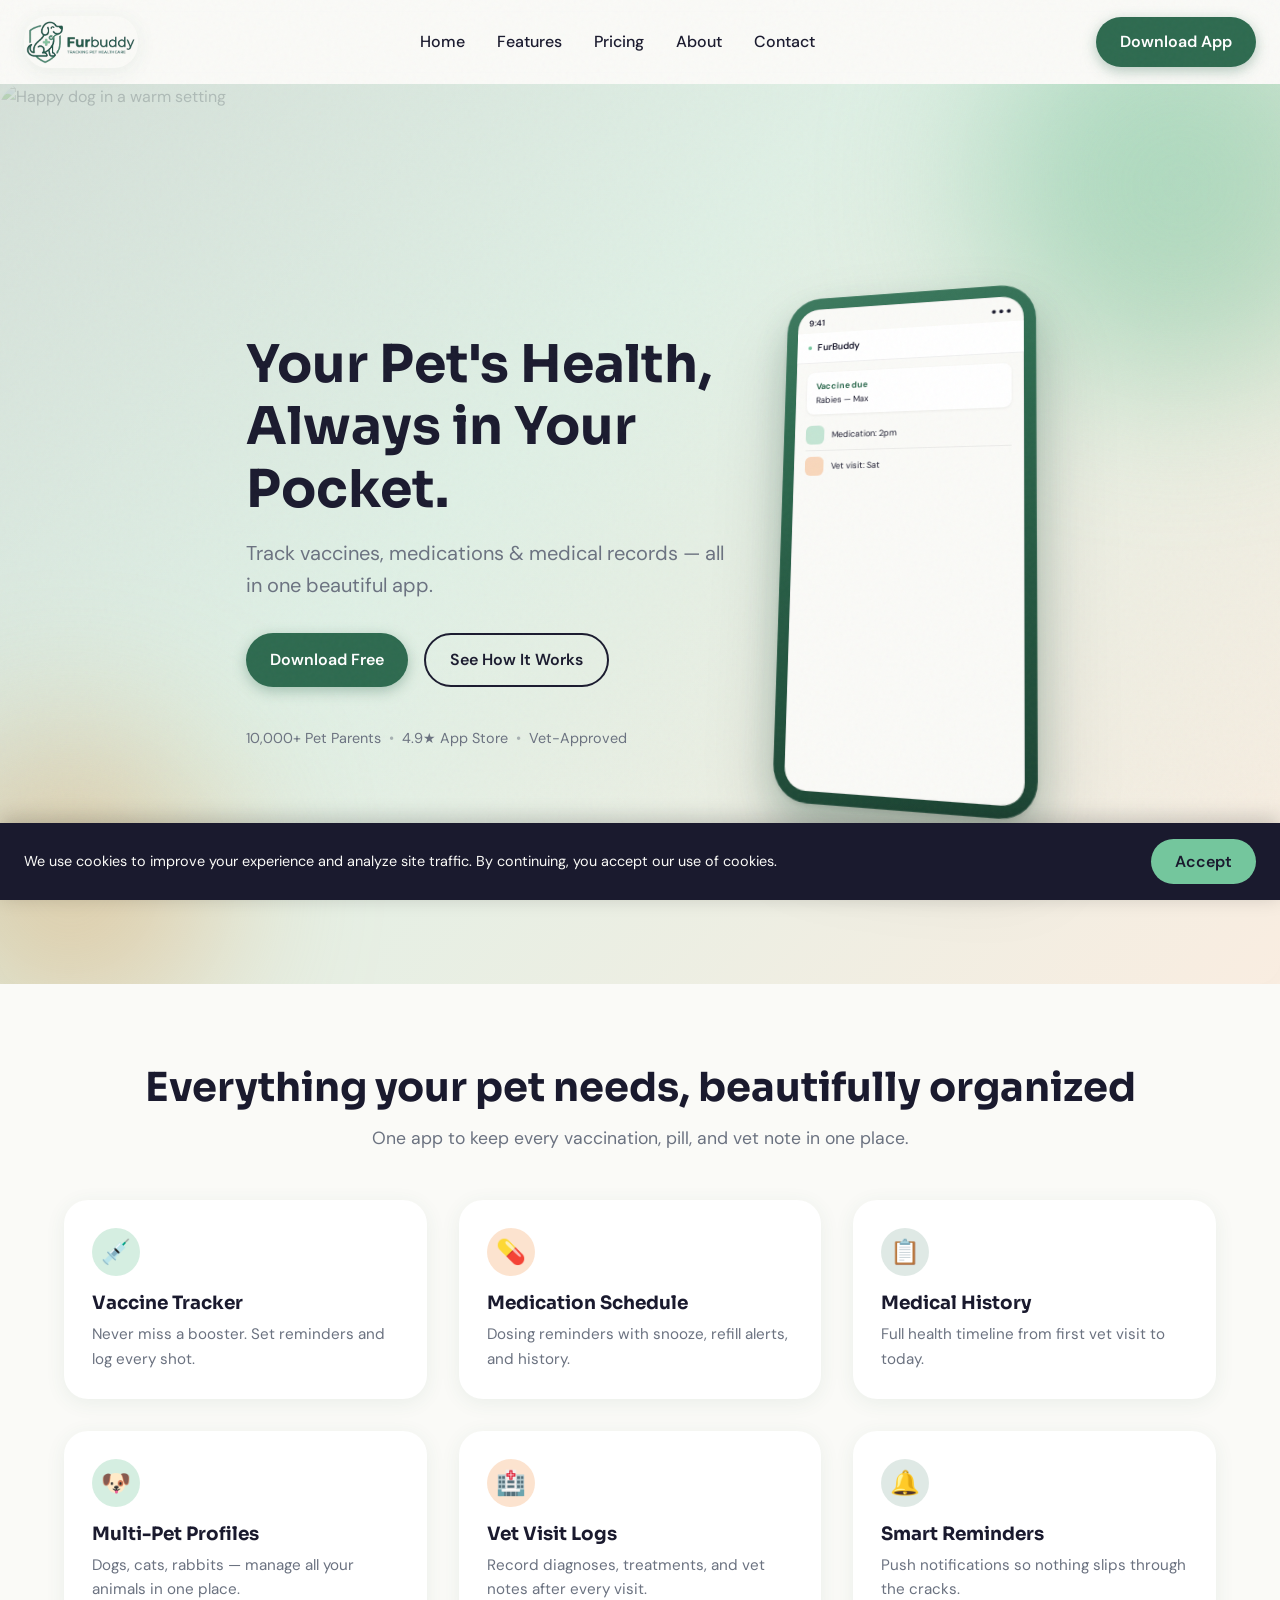
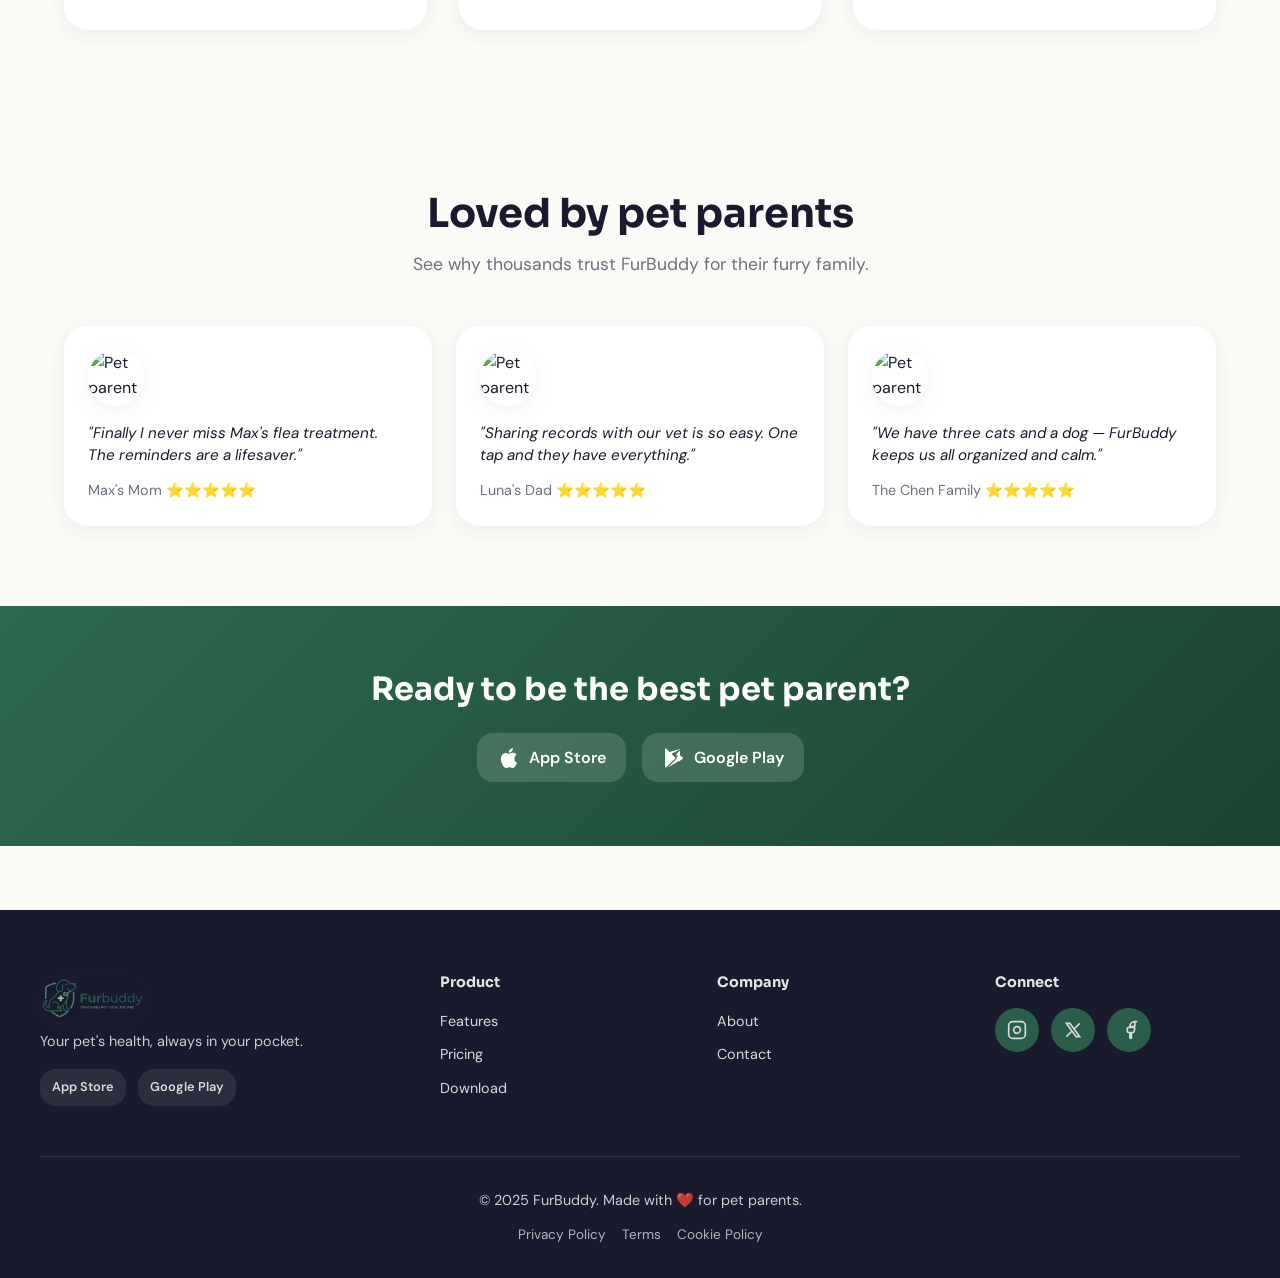
==== index.html @ a491ed52 "First draft complete" ====
<!DOCTYPE html>
<html lang="en">
<head>
  <meta charset="UTF-8" />
  <meta name="viewport" content="width=device-width, initial-scale=1.0" />
  <title>FurBuddy — Your Pet's Health, Always in Your Pocket</title>
  <meta name="description" content="Track vaccines, medications & medical records for your pets — all in one beautiful app. Join 10,000+ pet parents." />
  <link rel="stylesheet" href="css/styles.css" />
</head>
<body>
  <a href="#main-content" class="skip-link">Skip to content</a>

  <header class="navbar" id="navbar" role="banner">
    <a href="index.html" class="nav-brand" aria-label="FurBuddy home">
      <img src="images/Untitled design-2.png" alt="FurBuddy" class="nav-logo" />
    </a>
    <nav class="nav-links" aria-label="Main navigation">
      <a href="index.html">Home</a>
      <a href="features.html">Features</a>
      <a href="pricing.html">Pricing</a>
      <a href="about.html">About</a>
      <a href="contact.html">Contact</a>
    </nav>
    <a href="pricing.html#download" class="btn btn-primary nav-cta">Download App</a>
    <button type="button" class="hamburger" id="hamburger" aria-label="Open menu" aria-expanded="false">
      <span></span><span></span><span></span>
    </button>
  </header>

  <div class="drawer-overlay" id="drawer-overlay" aria-hidden="true"></div>
  <div class="nav-drawer" id="nav-drawer" role="dialog" aria-label="Mobile menu">
    <a href="index.html">Home</a>
    <a href="features.html">Features</a>
    <a href="pricing.html">Pricing</a>
    <a href="about.html">About</a>
    <a href="contact.html">Contact</a>
    <a href="pricing.html#download" class="btn btn-primary">Download App</a>
  </div>

  <main id="main-content">
    <section class="hero hero-photo-wrap" aria-labelledby="hero-heading">
      <img src="https://images.unsplash.com/photo-1587300003388-59208cc962cb?w=1920&q=80" alt="Happy dog in a warm setting" class="hero-photo" />
      <div class="hero-bg"></div>
      <div class="hero-blob hero-blob-1" aria-hidden="true"></div>
      <div class="hero-blob hero-blob-2" aria-hidden="true"></div>
      <div class="hero-content">
        <h1 id="hero-heading">Your Pet's Health, Always in Your Pocket.</h1>
        <p class="subheadline">Track vaccines, medications & medical records — all in one beautiful app.</p>
        <div class="hero-ctas">
          <a href="pricing.html#download" class="btn btn-primary">Download Free</a>
          <a href="#features" class="btn btn-ghost">See How It Works</a>
        </div>
        <p class="hero-trust">
          <span>10,000+ Pet Parents</span>
          <span class="sep">•</span>
          <span>4.9★ App Store</span>
          <span class="sep">•</span>
          <span>Vet-Approved</span>
        </p>
      </div>
      <div class="phone-mockup-wrap" aria-hidden="true">
        <div class="phone-mockup">
          <div class="screen">
            <div class="mock-status">9:41<span>● ● ●</span></div>
            <div class="mock-nav"><span class="dot"></span> FurBuddy</div>
            <div class="mock-body">
              <div class="mock-card"><strong>Vaccine due</strong><br />Rabies — Max</div>
              <div class="mock-row"><span class="icon"></span> Medication: 2pm</div>
              <div class="mock-row"><span class="icon amber"></span> Vet visit: Sat</div>
            </div>
          </div>
        </div>
      </div>
    </section>

    <section class="section" id="features" aria-labelledby="features-heading">
      <div class="container">
        <h2 id="features-heading" class="section-title">Everything your pet needs, beautifully organized</h2>
        <p class="section-subtitle">One app to keep every vaccination, pill, and vet note in one place.</p>
        <div class="features-grid">
          <article class="feature-card">
            <div class="icon-wrap green">💉</div>
            <h3>Vaccine Tracker</h3>
            <p>Never miss a booster. Set reminders and log every shot.</p>
          </article>
          <article class="feature-card">
            <div class="icon-wrap amber">💊</div>
            <h3>Medication Schedule</h3>
            <p>Dosing reminders with snooze, refill alerts, and history.</p>
          </article>
          <article class="feature-card">
            <div class="icon-wrap primary">📋</div>
            <h3>Medical History</h3>
            <p>Full health timeline from first vet visit to today.</p>
          </article>
          <article class="feature-card">
            <div class="icon-wrap green">🐶</div>
            <h3>Multi-Pet Profiles</h3>
            <p>Dogs, cats, rabbits — manage all your animals in one place.</p>
          </article>
          <article class="feature-card">
            <div class="icon-wrap amber">🏥</div>
            <h3>Vet Visit Logs</h3>
            <p>Record diagnoses, treatments, and vet notes after every visit.</p>
          </article>
          <article class="feature-card">
            <div class="icon-wrap primary">🔔</div>
            <h3>Smart Reminders</h3>
            <p>Push notifications so nothing slips through the cracks.</p>
          </article>
        </div>
      </div>
    </section>

    <section class="section testimonials" aria-labelledby="testimonials-heading">
      <div class="container">
        <h2 id="testimonials-heading" class="section-title">Loved by pet parents</h2>
        <p class="section-subtitle">See why thousands trust FurBuddy for their furry family.</p>
        <div class="testimonials-grid">
          <article class="testimonial-card">
            <img src="https://images.unsplash.com/photo-1583337130417-3346a1be7dee?w=200&h=200&fit=crop&q=80" alt="Pet parent" class="avatar-img" width="48" height="48" />
            <p class="quote">"Finally I never miss Max's flea treatment. The reminders are a lifesaver."</p>
            <p class="author">Max's Mom ⭐⭐⭐⭐⭐</p>
          </article>
          <article class="testimonial-card">
            <img src="https://images.unsplash.com/photo-1507003211169-0a1dd7228f2d?w=200&h=200&fit=crop&q=80" alt="Pet parent" class="avatar-img" width="48" height="48" />
            <p class="quote">"Sharing records with our vet is so easy. One tap and they have everything."</p>
            <p class="author">Luna's Dad ⭐⭐⭐⭐⭐</p>
          </article>
          <article class="testimonial-card">
            <img src="https://images.unsplash.com/photo-1573496359142-b8d87734a5a2?w=200&h=200&fit=crop&q=80" alt="Pet parent" class="avatar-img" width="48" height="48" />
            <p class="quote">"We have three cats and a dog — FurBuddy keeps us all organized and calm."</p>
            <p class="author">The Chen Family ⭐⭐⭐⭐⭐</p>
          </article>
        </div>
      </div>
    </section>

    <section class="app-banner" aria-labelledby="banner-heading">
      <div class="container">
        <h2 id="banner-heading">Ready to be the best pet parent?</h2>
        <div class="app-badges">
          <a href="#" aria-label="Download on the App Store">
            <svg xmlns="http://www.w3.org/2000/svg" viewBox="0 0 24 24" fill="currentColor"><path d="M18.71 19.5c-.83 1.24-1.71 2.45-3.05 2.47-1.34.03-1.77-.79-3.29-.79-1.53 0-2 .77-3.27.82-1.31.05-2.3-1.32-3.14-2.53C4.25 17 2.94 12.45 4.7 9.39c.87-1.52 2.43-2.48 4.12-2.51 1.28-.02 2.5.87 3.29.87.78 0 2.26-1.07 3.81-.91.65.03 2.47.26 3.64 1.98-.09.06-2.17 1.28-2.15 3.81.03 3.02 2.65 4.03 2.68 4.04-.03.07-.42 1.44-1.38 2.83M13 3.5c.73-.83 1.94-1.46 2.94-1.5.13 1.17-.34 2.35-1.04 3.19-.69.85-1.83 1.51-2.95 1.42-.15-1.15.41-2.35 1.05-3.11z"/></svg>
            App Store
          </a>
          <a href="#" aria-label="Get it on Google Play">
            <svg xmlns="http://www.w3.org/2000/svg" viewBox="0 0 24 24"><path fill="currentColor" d="M3 20.5v-17c0-.59.34-1.11.84-1.35L13.69 12l-9.85 9.85c-.5-.24-.84-.76-.84-1.35zm13.81-5.38L6.05 21.34l5.92-5.92 4.84-4.84zm3.35-4.31c.34.27.59.69.59 1.19s-.21.9-.59 1.18l-2.95 2.03-3.09-3.09 3.09-3.09 2.95 1.78zm-12.01-5.02L17.16 3.2c.5.24.84.76.84 1.35v8.12l-4.09-4.09 4.09-4.08V3.2L4.15 10.79z"/></svg>
            Google Play
          </a>
        </div>
      </div>
    </section>
  </main>

  <footer class="footer" role="contentinfo">
    <div class="footer-grid">
      <div>
        <div class="footer-brand">
          <img src="images/Untitled design-2.png" alt="FurBuddy" class="footer-logo" />
        </div>
        <p class="footer-tagline">Your pet's health, always in your pocket.</p>
        <div class="footer-badges">
          <a href="#">App Store</a>
          <a href="#">Google Play</a>
        </div>
      </div>
      <div>
        <h4>Product</h4>
        <ul>
          <li><a href="features.html">Features</a></li>
          <li><a href="pricing.html">Pricing</a></li>
          <li><a href="#">Download</a></li>
        </ul>
      </div>
      <div>
        <h4>Company</h4>
        <ul>
          <li><a href="about.html">About</a></li>
          <li><a href="contact.html">Contact</a></li>
        </ul>
      </div>
      <div>
        <h4>Connect</h4>
        <div class="social-buttons">
          <a href="#" aria-label="Instagram"><svg xmlns="http://www.w3.org/2000/svg" viewBox="0 0 24 24" fill="none" stroke="currentColor" stroke-width="2"><rect x="2" y="2" width="20" height="20" rx="5"/><path d="M16 11.37A4 4 0 1 1 12.63 8 4 4 0 0 1 16 11.37z"/><line x1="17.5" y1="6.5" x2="17.51" y2="6.5"/></svg></a>
          <a href="#" aria-label="Twitter"><svg xmlns="http://www.w3.org/2000/svg" viewBox="0 0 24 24" fill="none" stroke="currentColor" stroke-width="2"><path d="M4 4l11.733 16h4.267l-11.733 -16z"/><path d="M4 20l6.768 -6.768m2.46 -2.46l6.772 -6.772"/></svg></a>
          <a href="#" aria-label="Facebook"><svg xmlns="http://www.w3.org/2000/svg" viewBox="0 0 24 24" fill="none" stroke="currentColor" stroke-width="2"><path d="M18 2a1 1 0 0 1 .993 .883l.007 .117v4a1 1 0 0 1 -.883 .993l-.117 .007h-3v1h3a1 1 0 0 1 .991 1.131l-.02 .112l-1 4a1 1 0 0 1 -.858 .75l-.112 .009h-2v6a1 1 0 0 1 -1.993 .117l-.007 -.117v-6h-2a1 1 0 0 1 -.993 -.883l-.007 -.117v-4a1 1 0 0 1 .883 -.993l.117 -.007h2v-1a6 6 0 0 1 5.775 -5.996l.225 -.004h3z"/></svg></a>
        </div>
      </div>
    </div>
    <div class="footer-bottom">
      © 2025 FurBuddy. Made with ❤️ for pet parents.
      <div class="footer-legal">
        <a href="#">Privacy Policy</a>
        <a href="#">Terms</a>
        <a href="#">Cookie Policy</a>
      </div>
    </div>
  </footer>

  <div class="cookie-banner" id="cookie-banner" role="dialog" aria-label="Cookie consent">
    <p>We use cookies to improve your experience and analyze site traffic. By continuing, you accept our use of cookies.</p>
    <button type="button" class="btn" id="cookie-accept" aria-label="Accept cookies">Accept</button>
  </div>

  <script src="js/main.js"></script>
</body>
</html>
---- css/styles.css ----
/* ============================================
   FurBuddy — Design System & Global Styles
   ============================================ */

@import url('https://fonts.googleapis.com/css2?family=DM+Sans:ital,opsz,wght@0,9..40,400;0,9..40,500;0,9..40,600;1,9..40,400&family=Sora:wght@600;700;800&display=swap');

:root {
  --primary: #2D6A4F;
  --accent: #F4A261;
  --highlight: #74C69D;
  --bg: #FAFAF7;
  --text: #1A1A2E;
  --muted: #6B7280;
  --white: #ffffff;
  --shadow-soft: 0 4px 20px rgba(45, 106, 79, 0.08);
  --shadow-card: 0 8px 30px rgba(45, 106, 79, 0.12);
  --radius: 1rem;
  --radius-lg: 1.5rem;
  --radius-xl: 2rem;
  --transition: 0.3s ease;
}

*,
*::before,
*::after {
  box-sizing: border-box;
  margin: 0;
  padding: 0;
}

html {
  scroll-behavior: smooth;
}

body {
  font-family: 'DM Sans', sans-serif;
  font-size: 1rem;
  line-height: 1.6;
  color: var(--text);
  background: var(--bg);
  overflow-x: hidden;
}

/* Grain overlay */
body::before {
  content: '';
  position: fixed;
  inset: 0;
  background-image: url("data:image/svg+xml,%3Csvg viewBox='0 0 256 256' xmlns='http://www.w3.org/2000/svg'%3E%3Cfilter id='noise'%3E%3CfeTurbulence type='fractalNoise' baseFrequency='0.9' numOctaves='4' stitchTiles='stitch'/%3E%3C/filter%3E%3Crect width='100%25' height='100%25' filter='url(%23noise)' opacity='0.03'/%3E%3C/svg%3E");
  pointer-events: none;
  z-index: 9999;
}

h1, h2, h3, h4 {
  font-family: 'Sora', sans-serif;
  font-weight: 700;
  line-height: 1.2;
}

a {
  color: inherit;
  text-decoration: none;
}

img {
  max-width: 100%;
  height: auto;
  display: block;
  object-fit: cover;
  border-radius: var(--radius-lg);
  box-shadow: var(--shadow-soft);
}

/* Skip to content */
.skip-link {
  position: absolute;
  top: -100px;
  left: 1rem;
  background: var(--primary);
  color: white;
  padding: 0.75rem 1.25rem;
  border-radius: var(--radius);
  font-weight: 600;
  z-index: 10000;
  transition: top 0.2s;
}
.skip-link:focus {
  top: 1rem;
  outline: 2px solid var(--accent);
  outline-offset: 2px;
}

/* ========== NAVBAR ========== */
.navbar {
  position: sticky;
  top: 0;
  z-index: 1000;
  display: flex;
  align-items: center;
  justify-content: space-between;
  padding: 1rem 1.5rem;
  background: rgba(250, 250, 247, 0.85);
  backdrop-filter: blur(12px);
  -webkit-backdrop-filter: blur(12px);
  transition: box-shadow var(--transition);
}
.navbar.scrolled {
  box-shadow: var(--shadow-soft);
}

.nav-brand {
  display: flex;
  align-items: center;
  gap: 0.5rem;
  font-family: 'Sora', sans-serif;
  font-weight: 700;
  font-size: 1.25rem;
  color: var(--text);
}
.nav-brand img.nav-logo {
  height: 52px;
  width: auto;
  display: block;
}
.nav-brand svg {
  width: 28px;
  height: 28px;
  color: var(--primary);
}

.nav-links {
  display: none;
}
@media (min-width: 768px) {
  .nav-links {
    display: flex;
    align-items: center;
    gap: 2rem;
  }
}
.nav-links a {
  font-weight: 500;
  color: var(--text);
  transition: color var(--transition);
}
.nav-links a:hover {
  color: var(--primary);
}

.nav-cta {
  display: none;
}
@media (min-width: 768px) {
  .nav-cta {
    display: block;
  }
}

/* Hamburger */
.hamburger {
  display: flex;
  flex-direction: column;
  gap: 5px;
  background: none;
  border: none;
  cursor: pointer;
  padding: 0.5rem;
  aria-label: "Open menu";
}
@media (min-width: 768px) {
  .hamburger {
    display: none;
  }
}
.hamburger span {
  width: 24px;
  height: 2px;
  background: var(--text);
  border-radius: 2px;
  transition: var(--transition);
}
.hamburger.open span:nth-child(1) {
  transform: rotate(45deg) translate(5px, 5px);
}
.hamburger.open span:nth-child(2) {
  opacity: 0;
}
.hamburger.open span:nth-child(3) {
  transform: rotate(-45deg) translate(5px, -5px);
}

/* Mobile drawer */
.nav-drawer {
  position: fixed;
  top: 0;
  right: -100%;
  width: 280px;
  max-width: 85vw;
  height: 100vh;
  background: var(--white);
  box-shadow: -4px 0 24px rgba(0,0,0,0.1);
  z-index: 999;
  padding: 4rem 1.5rem 2rem;
  transition: right 0.3s ease;
  display: flex;
  flex-direction: column;
  gap: 1.5rem;
}
.nav-drawer.open {
  right: 0;
}
.nav-drawer a {
  font-weight: 500;
  font-size: 1.1rem;
}
.nav-drawer .btn-primary {
  margin-top: auto;
}
.drawer-overlay {
  position: fixed;
  inset: 0;
  background: rgba(0,0,0,0.3);
  opacity: 0;
  pointer-events: none;
  z-index: 998;
  transition: opacity 0.3s;
}
.drawer-overlay.open {
  opacity: 1;
  pointer-events: auto;
}

/* ========== BUTTONS ========== */
.btn {
  display: inline-flex;
  align-items: center;
  justify-content: center;
  gap: 0.5rem;
  padding: 0.75rem 1.5rem;
  font-family: 'DM Sans', sans-serif;
  font-weight: 600;
  font-size: 1rem;
  border-radius: 9999px;
  border: none;
  cursor: pointer;
  transition: all var(--transition);
}
.btn:focus-visible {
  outline: 2px solid var(--accent);
  outline-offset: 2px;
}

.btn-primary {
  background: var(--primary);
  color: white;
  box-shadow: 0 4px 14px rgba(45, 106, 79, 0.35);
}
.btn-primary:hover {
  background: #245a42;
  box-shadow: 0 6px 20px rgba(244, 162, 97, 0.4);
  transform: translateY(-1px);
}

.btn-ghost {
  background: transparent;
  color: var(--text);
  border: 2px solid var(--text);
}
.btn-ghost:hover {
  border-color: var(--primary);
  color: var(--primary);
}

.btn-accent {
  background: var(--accent);
  color: var(--text);
}
.btn-accent:hover {
  filter: brightness(1.05);
  transform: translateY(-1px);
}

/* ========== LAYOUT ========== */
.container {
  width: 100%;
  max-width: 1200px;
  margin: 0 auto;
  padding: 0 1.5rem;
}

.section {
  padding: 4rem 0;
}
@media (min-width: 1024px) {
  .section {
    padding: 5rem 0;
  }
}

.section-title {
  font-size: clamp(1.75rem, 4vw, 2.5rem);
  text-align: center;
  margin-bottom: 0.75rem;
  color: var(--text);
}
.section-subtitle {
  text-align: center;
  color: var(--muted);
  max-width: 600px;
  margin: 0 auto 3rem;
  font-size: 1.1rem;
}

/* ========== HERO ========== */
.hero {
  min-height: 100vh;
  display: flex;
  flex-direction: column;
  align-items: center;
  justify-content: center;
  padding: 6rem 1.5rem 4rem;
  position: relative;
  overflow: hidden;
}
@media (min-width: 1024px) {
  .hero {
    flex-direction: row;
    flex-wrap: wrap;
    justify-content: center;
    align-items: center;
    gap: 2rem 3rem;
    padding: 5rem 2rem 4rem;
  }
}
.hero-bg {
  position: absolute;
  inset: 0;
  background: linear-gradient(135deg, rgba(45, 106, 79, 0.18) 0%, rgba(116, 198, 157, 0.2) 40%, rgba(244, 162, 97, 0.15) 100%);
  z-index: 1;
}
.hero-blob {
  position: absolute;
  border-radius: 50%;
  filter: blur(80px);
  opacity: 0.5;
  z-index: 0;
}
.hero-blob-1 {
  width: 400px;
  height: 400px;
  background: var(--highlight);
  top: -100px;
  right: -100px;
  animation: float 8s ease-in-out infinite;
}
.hero-blob-2 {
  width: 300px;
  height: 300px;
  background: var(--accent);
  bottom: -50px;
  left: -80px;
  animation: float 10s ease-in-out infinite reverse;
}
@keyframes float {
  0%, 100% { transform: translate(0, 0) scale(1); }
  50% { transform: translate(20px, -20px) scale(1.05); }
}

.hero-content {
  position: relative;
  z-index: 2;
  text-align: center;
  max-width: 700px;
}
@media (min-width: 1024px) {
  .hero-content {
    max-width: 480px;
    text-align: left;
    flex: 0 1 auto;
  }
  .hero .hero-ctas {
    justify-content: flex-start;
  }
  .hero .hero-trust {
    justify-content: flex-start;
  }
}
.hero h1 {
  font-size: clamp(2rem, 5vw, 3.25rem);
  margin-bottom: 1rem;
  color: var(--text);
}
.hero .subheadline {
  font-size: clamp(1rem, 2vw, 1.25rem);
  color: var(--muted);
  margin-bottom: 2rem;
  line-height: 1.6;
}
.hero-ctas {
  display: flex;
  flex-wrap: wrap;
  gap: 1rem;
  justify-content: center;
  margin-bottom: 2.5rem;
}
.hero-trust {
  font-size: 0.9rem;
  color: var(--muted);
  display: flex;
  flex-wrap: wrap;
  align-items: center;
  justify-content: center;
  gap: 0.5rem;
}
.hero-trust span:not(.sep) {
  display: inline-flex;
  align-items: center;
  gap: 0.25rem;
}
.hero-trust .sep {
  opacity: 0.5;
}

/* Phone mockup — 3D tilt, depth, app-style screen */
.phone-mockup-wrap {
  perspective: 1200px;
  margin-top: 2rem;
  position: relative;
  z-index: 2;
}
@media (min-width: 1024px) {
  .hero .phone-mockup-wrap {
    margin-top: 0;
    flex: 0 0 auto;
  }
}
.phone-mockup {
  position: relative;
  z-index: 1;
  width: 260px;
  height: 520px;
  margin: 0 auto;
  background: linear-gradient(165deg, #3d7a5f 0%, var(--primary) 25%, #1b4332 100%);
  border-radius: 2.25rem;
  padding: 12px;
  box-shadow:
    0 0 0 1px rgba(255,255,255,0.08) inset,
    0 2px 4px rgba(0,0,0,0.1),
    0 20px 40px rgba(45, 106, 79, 0.25),
    0 40px 80px rgba(0,0,0,0.15);
  animation: phoneFloat 4s ease-in-out infinite;
  transform: perspective(1200px) rotateY(-8deg) rotateX(4deg);
}
.hero .phone-mockup-wrap .phone-mockup {
  transform: perspective(1200px) rotateY(-10deg) rotateX(5deg);
}
.feature-block-visual .phone-mockup {
  width: 220px;
  height: 440px;
  transform: perspective(1000px) rotateY(8deg) rotateX(2deg);
}
.feature-block-visual.reverse .phone-mockup {
  transform: perspective(1000px) rotateY(-8deg) rotateX(2deg);
}
@keyframes phoneFloat {
  0%, 100% { transform: perspective(1200px) rotateY(-8deg) rotateX(4deg) translateY(0); }
  50% { transform: perspective(1200px) rotateY(-8deg) rotateX(4deg) translateY(-12px); }
}
.hero .phone-mockup-wrap .phone-mockup {
  animation: phoneFloatHero 4s ease-in-out infinite;
}
@keyframes phoneFloatHero {
  0%, 100% { transform: perspective(1200px) rotateY(-10deg) rotateX(5deg) translateY(0); }
  50% { transform: perspective(1200px) rotateY(-10deg) rotateX(5deg) translateY(-12px); }
}
.phone-mockup .screen {
  width: 100%;
  height: 100%;
  background: var(--bg);
  border-radius: 1.4rem;
  overflow: hidden;
  display: flex;
  flex-direction: column;
  font-size: 10px;
  box-shadow: 0 0 0 1px rgba(0,0,0,0.06) inset;
}
.phone-mockup .mock-status {
  display: flex;
  justify-content: space-between;
  align-items: center;
  padding: 8px 12px 4px;
  font-size: 9px;
  font-weight: 600;
  color: var(--text);
}
.phone-mockup .mock-nav {
  display: flex;
  align-items: center;
  gap: 6px;
  padding: 8px 12px;
  background: var(--white);
  border-bottom: 1px solid rgba(0,0,0,0.06);
  font-weight: 600;
  color: var(--text);
}
.phone-mockup .mock-nav .dot { width: 4px; height: 4px; border-radius: 50%; background: var(--highlight); }
.phone-mockup .mock-body { flex: 1; padding: 10px 12px; overflow: hidden; }
.phone-mockup .mock-row {
  display: flex;
  align-items: center;
  gap: 8px;
  padding: 6px 0;
  border-bottom: 1px solid rgba(0,0,0,0.06);
  font-size: 9px;
  color: var(--text);
}
.phone-mockup .mock-row:last-child { border-bottom: none; }
.phone-mockup .mock-row .icon {
  width: 20px; height: 20px; border-radius: 6px;
  background: rgba(116, 198, 157, 0.4);
  flex-shrink: 0;
}
.phone-mockup .mock-row .icon.amber { background: rgba(244, 162, 97, 0.4); }
.phone-mockup .mock-card {
  background: var(--white);
  border-radius: 8px;
  padding: 8px 10px;
  margin-bottom: 6px;
  box-shadow: 0 1px 3px rgba(0,0,0,0.06);
  font-size: 9px;
  color: var(--text);
}
.phone-mockup .mock-card strong { color: var(--primary); }
.phone-mockup .mock-cal {
  display: grid;
  grid-template-columns: repeat(7, 1fr);
  gap: 2px;
  font-size: 8px;
  text-align: center;
  color: var(--muted);
}
.phone-mockup .mock-cal span.today { background: var(--primary); color: white; border-radius: 4px; }
.phone-mockup .screen-label {
  background: var(--highlight);
  color: var(--text);
  padding: 0.5rem;
  border-radius: 0.5rem;
  margin-bottom: 0.5rem;
  font-weight: 600;
  font-size: 10px;
}
.phone-mockup .screen-label.amber { background: rgba(244, 162, 97, 0.3); }

/* Hero & section photos */
.hero-photo {
  position: absolute;
  z-index: 0;
  inset: 0;
  object-fit: cover;
  object-position: center 35%;
  width: 100%;
  height: 100%;
  opacity: 0.22;
}
.hero-photo-wrap { position: relative; overflow: hidden; }
.feature-block-photo {
  width: 100%;
  max-width: 100%;
  height: auto;
  aspect-ratio: 16/10;
  max-height: 200px;
  object-fit: cover;
  object-position: center center;
  border-radius: var(--radius-lg);
  box-shadow: var(--shadow-card);
}
@media (min-width: 768px) {
  .feature-block-photo {
    max-height: 220px;
  }
}
.testimonial-card .avatar-img {
  width: 56px;
  height: 56px;
  min-width: 56px;
  min-height: 56px;
  border-radius: 50%;
  object-fit: cover;
  margin-bottom: 1rem;
  flex-shrink: 0;
  display: block;
}
.about-hero-photo {
  width: 100%;
  max-width: 720px;
  margin: 1.5rem auto 2.5rem;
  aspect-ratio: 16/9;
  max-height: 320px;
  object-fit: cover;
  object-position: center center;
  border-radius: var(--radius-lg);
  box-shadow: var(--shadow-card);
  display: block;
}
.team-card .team-photo {
  width: 80px;
  height: 80px;
  min-width: 80px;
  min-height: 80px;
  border-radius: 50%;
  object-fit: cover;
  margin: 0 auto 1rem;
  display: block;
  flex-shrink: 0;
}

/* ========== FEATURE CARDS ========== */
.features-grid {
  display: grid;
  grid-template-columns: 1fr;
  gap: 1.5rem;
}
@media (min-width: 640px) {
  .features-grid {
    grid-template-columns: repeat(2, 1fr);
  }
}
@media (min-width: 1024px) {
  .features-grid {
    grid-template-columns: repeat(3, 1fr);
    gap: 2rem;
  }
}

.feature-card {
  background: var(--white);
  padding: 1.75rem;
  border-radius: var(--radius-lg);
  box-shadow: var(--shadow-soft);
  transition: transform var(--transition), box-shadow var(--transition);
}
.feature-card:hover {
  transform: translateY(-6px);
  box-shadow: var(--shadow-card);
}
.feature-card .icon-wrap {
  width: 48px;
  height: 48px;
  border-radius: 50%;
  display: flex;
  align-items: center;
  justify-content: center;
  margin-bottom: 1rem;
  font-size: 1.5rem;
}
.feature-card .icon-wrap.green { background: rgba(116, 198, 157, 0.3); }
.feature-card .icon-wrap.amber { background: rgba(244, 162, 97, 0.3); }
.feature-card .icon-wrap.primary { background: rgba(45, 106, 79, 0.15); }
.feature-card h3 {
  font-size: 1.15rem;
  margin-bottom: 0.5rem;
  color: var(--text);
}
.feature-card p {
  color: var(--muted);
  font-size: 0.95rem;
}

/* ========== TESTIMONIALS ========== */
.testimonials {
  overflow: hidden;
}
.testimonials-grid {
  display: grid;
  grid-template-columns: 1fr;
  gap: 1.5rem;
  align-items: stretch;
}
@media (min-width: 768px) {
  .testimonials-grid {
    grid-template-columns: repeat(3, 1fr);
  }
}

.testimonial-card {
  background: var(--white);
  padding: 1.5rem;
  border-radius: var(--radius-lg);
  box-shadow: var(--shadow-soft);
  display: flex;
  flex-direction: column;
  min-height: 100%;
}
.testimonial-card .avatar {
  width: 48px;
  height: 48px;
  border-radius: 50%;
  display: flex;
  align-items: center;
  justify-content: center;
  font-family: 'Sora', sans-serif;
  font-weight: 700;
  color: white;
  margin-bottom: 1rem;
  font-size: 1.1rem;
}
.testimonial-card .quote {
  font-style: italic;
  color: var(--text);
  margin-bottom: 0.75rem;
  font-size: 0.95rem;
  flex: 1;
  line-height: 1.5;
}
.testimonial-card .author {
  font-size: 0.9rem;
  color: var(--muted);
  margin-top: auto;
}

/* ========== APP BANNER ========== */
.app-banner {
  background: linear-gradient(135deg, var(--primary) 0%, #1b4332 100%);
  padding: 4rem 1.5rem;
  text-align: center;
  color: white;
}
.app-banner h2 {
  font-size: clamp(1.5rem, 3vw, 2rem);
  margin-bottom: 1.5rem;
}
.app-badges {
  display: flex;
  flex-wrap: wrap;
  gap: 1rem;
  justify-content: center;
  align-items: center;
}
.app-badges a {
  display: inline-flex;
  align-items: center;
  gap: 0.5rem;
  background: rgba(255,255,255,0.15);
  padding: 0.75rem 1.25rem;
  border-radius: var(--radius);
  color: white;
  font-weight: 600;
  transition: background var(--transition);
}
.app-badges a:hover {
  background: rgba(255,255,255,0.25);
}
.app-badges svg {
  width: 24px;
  height: 24px;
}

/* ========== PAGE HERO (inner pages) ========== */
.page-hero {
  padding: 6rem 1.5rem 3rem;
  text-align: center;
  background: linear-gradient(180deg, rgba(45, 106, 79, 0.06) 0%, transparent 100%);
}
.page-hero h1 {
  font-size: clamp(1.75rem, 4vw, 2.75rem);
  color: var(--text);
}

/* ========== FEATURE BLOCKS (alternating) ========== */
.feature-block {
  display: grid;
  grid-template-columns: 1fr;
  gap: 2rem;
  align-items: center;
  padding: 3rem 0;
}
@media (min-width: 1024px) {
  .feature-block {
    grid-template-columns: 1fr 1fr;
    gap: 4rem;
  }
  .feature-block.reverse .feature-block-content {
    order: 2;
  }
  .feature-block.reverse .feature-block-visual {
    order: 1;
  }
}
.feature-block h2 {
  font-size: 1.5rem;
  margin-bottom: 1rem;
  color: var(--text);
}
.feature-block ul {
  list-style: none;
}
.feature-block li {
  display: flex;
  align-items: flex-start;
  gap: 0.75rem;
  margin-bottom: 0.75rem;
  color: var(--muted);
}
.feature-block li::before {
  content: '✓';
  color: var(--highlight);
  font-weight: 700;
  flex-shrink: 0;
}
.feature-block-visual {
  display: flex;
  flex-direction: column;
  gap: 1.25rem;
  max-width: 360px;
  margin: 0 auto;
}
@media (min-width: 1024px) {
  .feature-block-visual {
    margin: 0;
    max-width: 100%;
  }
}
.feature-block-visual .phone-mockup {
  margin: 0 auto;
}
.feature-block-visual .feature-block-photo {
  order: -1;
  width: 100%;
}

/* First feature block: content only (no image/mockup — hero already has it) */
.feature-block-first {
  grid-template-columns: 1fr;
}
.feature-block-first .feature-block-content {
  max-width: 640px;
  margin: 0 auto;
  text-align: center;
}
.feature-block-first .feature-block-content ul {
  display: inline-block;
  text-align: left;
}

/* ========== FEATURE CARDS WIDE (Features page) ========== */
.feature-cards-wide {
  display: grid;
  grid-template-columns: 1fr;
  gap: 1.5rem;
  margin-bottom: 2rem;
}
@media (min-width: 768px) {
  .feature-cards-wide {
    grid-template-columns: repeat(2, 1fr);
    gap: 2rem;
  }
}

.feature-card-wide {
  display: flex;
  flex-direction: column;
  align-items: flex-start;
  gap: 1.25rem;
  background: var(--white);
  padding: 1.75rem;
  border-radius: var(--radius-lg);
  box-shadow: var(--shadow-soft);
  transition: transform var(--transition), box-shadow var(--transition);
}
@media (min-width: 640px) {
  .feature-card-wide {
    flex-direction: row;
    align-items: center;
    gap: 1.5rem;
    padding: 2rem;
  }
}
.feature-card-wide:hover {
  transform: translateY(-4px);
  box-shadow: var(--shadow-card);
}

.feature-card-wide-icon {
  width: 88px;
  height: 88px;
  min-width: 88px;
  min-height: 88px;
  display: flex;
  align-items: center;
  justify-content: center;
  font-size: 2.75rem;
  line-height: 1;
  border-radius: 1.25rem;
  background: linear-gradient(145deg, rgba(116, 198, 157, 0.35) 0%, rgba(45, 106, 79, 0.2) 100%);
  box-shadow:
    0 4px 0 rgba(45, 106, 79, 0.2),
    0 8px 20px rgba(45, 106, 79, 0.15);
  transform: perspective(400px) rotateY(-5deg) rotateX(5deg);
  transition: transform var(--transition);
}
.feature-card-wide:hover .feature-card-wide-icon {
  transform: perspective(400px) rotateY(0deg) rotateX(0deg) scale(1.05);
}
.feature-card-wide:nth-child(2) .feature-card-wide-icon {
  background: linear-gradient(145deg, rgba(244, 162, 97, 0.35) 0%, rgba(244, 162, 97, 0.2) 100%);
  box-shadow: 0 4px 0 rgba(180, 120, 60, 0.25), 0 8px 20px rgba(244, 162, 97, 0.2);
}
.feature-card-wide:nth-child(3) .feature-card-wide-icon {
  background: linear-gradient(145deg, rgba(45, 106, 79, 0.25) 0%, rgba(27, 67, 50, 0.2) 100%);
  box-shadow: 0 4px 0 rgba(27, 67, 50, 0.25), 0 8px 20px rgba(45, 106, 79, 0.18);
}
.feature-card-wide:nth-child(4) .feature-card-wide-icon {
  background: linear-gradient(145deg, rgba(116, 198, 157, 0.4) 0%, rgba(74, 198, 157, 0.25) 100%);
  box-shadow: 0 4px 0 rgba(45, 106, 79, 0.2), 0 8px 20px rgba(116, 198, 157, 0.2);
}

.feature-card-wide-content h3 {
  font-family: 'Sora', sans-serif;
  font-size: 1.25rem;
  font-weight: 700;
  color: var(--text);
  margin-bottom: 0.5rem;
}
.feature-card-wide-content p {
  font-size: 0.95rem;
  color: var(--muted);
  line-height: 1.6;
  margin: 0;
}

/* ========== PRICING ========== */
.pricing-toggle-wrap {
  display: flex;
  align-items: center;
  justify-content: center;
  gap: 1rem;
  margin-bottom: 2.5rem;
}
.pricing-toggle-wrap span {
  color: var(--muted);
  font-weight: 500;
}
.pricing-toggle {
  position: relative;
  width: 56px;
  height: 28px;
  background: var(--primary);
  border-radius: 9999px;
  cursor: pointer;
}
.pricing-toggle::after {
  content: '';
  position: absolute;
  top: 3px;
  left: 3px;
  width: 22px;
  height: 22px;
  background: white;
  border-radius: 50%;
  transition: transform 0.3s;
}
.pricing-toggle.annual::after {
  transform: translateX(28px);
}
.pricing-badge {
  background: var(--highlight);
  color: var(--text);
  font-size: 0.75rem;
  font-weight: 700;
  padding: 0.25rem 0.5rem;
  border-radius: 0.5rem;
}

.pricing-grid {
  display: grid;
  grid-template-columns: 1fr;
  gap: 1.5rem;
  margin-bottom: 3rem;
}
@media (min-width: 1024px) {
  .pricing-grid {
    grid-template-columns: repeat(3, 1fr);
    align-items: stretch;
  }
}

.pricing-card {
  background: var(--white);
  padding: 2rem;
  border-radius: var(--radius-lg);
  box-shadow: var(--shadow-soft);
  border: 2px solid transparent;
  position: relative;
  display: flex;
  flex-direction: column;
}
.pricing-card.popular {
  border-color: var(--primary);
  box-shadow: 0 8px 30px rgba(45, 106, 79, 0.2);
}
.pricing-card .badge {
  position: absolute;
  top: -10px;
  left: 50%;
  transform: translateX(-50%);
  background: var(--primary);
  color: white;
  font-size: 0.75rem;
  font-weight: 700;
  padding: 0.35rem 0.75rem;
  border-radius: 9999px;
}
.pricing-card h3 {
  font-size: 1.25rem;
  margin-bottom: 0.25rem;
}
.pricing-card .tagline {
  font-size: 0.9rem;
  color: var(--muted);
  margin-bottom: 1rem;
}
.pricing-card .price {
  font-family: 'Sora', sans-serif;
  font-size: 2rem;
  font-weight: 800;
  color: var(--primary);
  margin-bottom: 0.5rem;
}
.pricing-card .price-note {
  font-size: 0.85rem;
  color: var(--muted);
  margin-bottom: 1.5rem;
}
.pricing-card ul {
  list-style: none;
  flex: 1;
}
.pricing-card li {
  display: flex;
  align-items: center;
  gap: 0.5rem;
  margin-bottom: 0.5rem;
  font-size: 0.95rem;
  color: var(--text);
}
.pricing-card li::before {
  content: '✓';
  color: var(--highlight);
  font-weight: 700;
}
.pricing-card .btn {
  width: 100%;
  margin-top: 1.5rem;
}

/* FAQ */
.faq-list {
  max-width: 700px;
  margin: 0 auto;
}
.faq-item {
  border-bottom: 1px solid rgba(0,0,0,0.08);
}
.faq-item button {
  width: 100%;
  display: flex;
  align-items: center;
  justify-content: space-between;
  padding: 1.25rem 0;
  background: none;
  border: none;
  font-family: 'Sora', sans-serif;
  font-weight: 600;
  font-size: 1rem;
  text-align: left;
  color: var(--text);
  cursor: pointer;
  transition: color var(--transition);
}
.faq-item button:hover {
  color: var(--primary);
}
.faq-item button:focus-visible {
  outline: 2px solid var(--accent);
  outline-offset: 2px;
}
.faq-item button .icon {
  flex-shrink: 0;
  transition: transform 0.3s;
}
.faq-item.open button .icon {
  transform: rotate(180deg);
}
.faq-item .content {
  max-height: 0;
  overflow: hidden;
  transition: max-height 0.3s ease;
}
.faq-item .content-inner {
  padding-bottom: 1.25rem;
  color: var(--muted);
  font-size: 0.95rem;
  line-height: 1.6;
}

/* ========== ABOUT ========== */
.story-section {
  max-width: 720px;
  margin: 0 auto 3rem;
  font-size: 1.05rem;
  line-height: 1.7;
  color: var(--text);
}
.mission-card {
  background: var(--primary);
  color: white;
  padding: 2.5rem;
  border-radius: var(--radius-lg);
  text-align: center;
  margin-bottom: 3rem;
  font-size: 1.2rem;
  font-style: italic;
  line-height: 1.6;
}

.team-grid {
  display: grid;
  grid-template-columns: repeat(auto-fill, minmax(200px, 1fr));
  gap: 1.5rem;
  margin-bottom: 3rem;
  align-items: stretch;
}
.team-card {
  text-align: center;
  display: flex;
  flex-direction: column;
  align-items: center;
  min-height: 260px;
}
.team-card .avatar {
  width: 80px;
  height: 80px;
  border-radius: 50%;
  margin: 0 auto 1rem;
  display: flex;
  align-items: center;
  justify-content: center;
  font-family: 'Sora', sans-serif;
  font-weight: 700;
  color: white;
  font-size: 1.5rem;
}
.team-card h4 {
  font-size: 1rem;
  margin-bottom: 0.25rem;
}
.team-card .title {
  font-size: 0.85rem;
  color: var(--muted);
  margin-bottom: 0.5rem;
}
.team-card .pet-fact {
  font-size: 0.85rem;
  color: var(--text);
  font-style: italic;
  margin-top: auto;
}

.values-grid {
  display: grid;
  grid-template-columns: repeat(2, 1fr);
  gap: 1.5rem;
}
@media (min-width: 640px) {
  .values-grid {
    grid-template-columns: repeat(4, 1fr);
  }
}
.value-card {
  text-align: center;
  padding: 1.5rem;
}
.value-card .icon {
  font-size: 2rem;
  margin-bottom: 0.75rem;
}
.value-card h4 {
  font-size: 1rem;
  margin-bottom: 0.25rem;
}
.value-card p {
  font-size: 0.9rem;
  color: var(--muted);
}

.press-strip {
  display: flex;
  flex-wrap: wrap;
  align-items: center;
  justify-content: center;
  gap: 2rem;
  padding: 2rem;
  margin-top: 2rem;
}
.press-strip span {
  font-weight: 600;
  color: var(--muted);
  font-size: 0.9rem;
}

/* ========== CONTACT ========== */
.contact-wrap {
  display: grid;
  grid-template-columns: 1fr;
  gap: 2rem;
  padding: 3rem 0;
}
@media (min-width: 768px) {
  .contact-wrap {
    grid-template-columns: 1fr 1fr;
    gap: 3rem;
  }
}

.contact-info h2 {
  font-size: 1.5rem;
  margin-bottom: 1rem;
  color: var(--text);
}
.contact-info p {
  color: var(--muted);
  margin-bottom: 1rem;
}
.contact-info a[href^="mailto"] {
  color: var(--primary);
  font-weight: 600;
}
.contact-info .response-time {
  font-size: 0.9rem;
  color: var(--muted);
  margin-bottom: 1.5rem;
}
.social-buttons {
  display: flex;
  gap: 0.75rem;
  margin-bottom: 2rem;
}
.social-buttons a {
  width: 44px;
  height: 44px;
  border-radius: 50%;
  background: var(--primary);
  color: white;
  display: flex;
  align-items: center;
  justify-content: center;
  transition: transform var(--transition), background var(--transition);
}
.social-buttons a:hover {
  background: var(--accent);
  transform: scale(1.05);
}
.social-buttons svg {
  width: 20px;
  height: 20px;
}
.paw-decoration {
  margin-top: 2rem;
  opacity: 0.2;
}
.paw-decoration svg {
  width: 120px;
  height: 120px;
  color: var(--primary);
}

.contact-form-wrap {
  background: var(--white);
  padding: 2rem;
  border-radius: var(--radius-lg);
  box-shadow: var(--shadow-soft);
}
.contact-form-wrap label {
  display: block;
  font-weight: 500;
  margin-bottom: 0.35rem;
  color: var(--text);
}
.contact-form-wrap input,
.contact-form-wrap select,
.contact-form-wrap textarea {
  width: 100%;
  padding: 0.75rem 1rem;
  border: 1px solid #e5e7eb;
  border-radius: var(--radius);
  font-family: inherit;
  font-size: 1rem;
  margin-bottom: 1rem;
  transition: border-color var(--transition);
}
.contact-form-wrap input:focus,
.contact-form-wrap select:focus,
.contact-form-wrap textarea:focus {
  outline: none;
  border-color: var(--primary);
  box-shadow: 0 0 0 3px rgba(45, 106, 79, 0.15);
}
.contact-form-wrap .error {
  color: #dc2626;
  font-size: 0.85rem;
  margin-top: -0.5rem;
  margin-bottom: 0.5rem;
}
.contact-form-wrap .success-message {
  display: none;
  text-align: center;
  padding: 2rem;
  color: var(--primary);
  font-weight: 600;
}
.contact-form-wrap .success-message.show {
  display: block;
}
.contact-form-wrap .success-checkmark {
  display: inline-block;
  width: 48px;
  height: 48px;
  line-height: 48px;
  font-size: 1.75rem;
  font-weight: bold;
  color: var(--highlight);
  border: 2px solid var(--highlight);
  border-radius: 50%;
  margin-bottom: 0.75rem;
  animation: checkPop 0.4s ease-out;
}
@keyframes checkPop {
  0% { transform: scale(0); opacity: 0; }
  50% { transform: scale(1.2); }
  100% { transform: scale(1); opacity: 1; }
}
.contact-form-wrap .form-fields {
  transition: opacity 0.3s;
}
.contact-form-wrap.submitted .form-fields {
  display: none;
}
.btn-loading .spinner {
  display: inline-block;
  width: 18px;
  height: 18px;
  border: 2px solid rgba(255,255,255,0.3);
  border-top-color: white;
  border-radius: 50%;
  animation: spin 0.8s linear infinite;
  margin-right: 0.5rem;
  vertical-align: middle;
}
@keyframes spin {
  to { transform: rotate(360deg); }
}

.support-callout {
  margin-top: 2rem;
  padding: 1.5rem;
  background: rgba(116, 198, 157, 0.2);
  border-radius: var(--radius);
  text-align: center;
}
.support-callout p {
  margin-bottom: 0.75rem;
  color: var(--text);
}
.support-callout a {
  color: var(--primary);
  font-weight: 600;
}

/* ========== FOOTER ========== */
.footer {
  background: var(--text);
  color: var(--bg);
  padding: 4rem 1.5rem 2rem;
  margin-top: 4rem;
}
.footer-grid {
  display: grid;
  grid-template-columns: 1fr;
  gap: 2rem;
  max-width: 1200px;
  margin: 0 auto 3rem;
}
@media (min-width: 640px) {
  .footer-grid {
    grid-template-columns: 1.5fr 1fr 1fr 1fr;
  }
}
.footer-brand {
  font-family: 'Sora', sans-serif;
  font-weight: 700;
  font-size: 1.25rem;
  margin-bottom: 0.5rem;
  display: flex;
  align-items: center;
  gap: 0.5rem;
}
.footer-brand img.footer-logo {
  height: 48px;
  width: auto;
  display: block;
}
.footer-brand svg {
  width: 24px;
  height: 24px;
  color: var(--highlight);
}
.footer-tagline {
  font-size: 0.9rem;
  opacity: 0.8;
  margin-bottom: 1rem;
}
.footer h4 {
  font-size: 0.9rem;
  margin-bottom: 1rem;
  opacity: 0.9;
}
.footer ul {
  list-style: none;
}
.footer li {
  margin-bottom: 0.5rem;
}
.footer a {
  color: inherit;
  opacity: 0.85;
  font-size: 0.9rem;
  transition: opacity var(--transition);
}
.footer a:hover {
  opacity: 1;
}
.footer-badges {
  display: flex;
  gap: 0.75rem;
  margin-top: 1rem;
}
.footer-badges a {
  display: inline-flex;
  align-items: center;
  gap: 0.35rem;
  padding: 0.5rem 0.75rem;
  background: rgba(255,255,255,0.1);
  border-radius: var(--radius);
  font-size: 0.8rem;
  font-weight: 600;
}
.footer-bottom {
  max-width: 1200px;
  margin: 0 auto;
  padding-top: 2rem;
  border-top: 1px solid rgba(255,255,255,0.15);
  text-align: center;
  font-size: 0.9rem;
  opacity: 0.8;
}
.footer-legal {
  display: flex;
  flex-wrap: wrap;
  justify-content: center;
  gap: 1rem;
  margin-top: 0.75rem;
}
.footer-legal a {
  font-size: 0.85rem;
}

/* ========== COOKIE BANNER ========== */
.cookie-banner {
  position: fixed;
  bottom: 0;
  left: 0;
  right: 0;
  background: var(--text);
  color: var(--bg);
  padding: 1rem 1.5rem;
  display: flex;
  flex-wrap: wrap;
  align-items: center;
  justify-content: space-between;
  gap: 1rem;
  z-index: 10000;
  box-shadow: 0 -4px 20px rgba(0,0,0,0.2);
  transform: translateY(100%);
  transition: transform 0.3s ease;
}
.cookie-banner.show {
  transform: translateY(0);
}
.cookie-banner p {
  font-size: 0.9rem;
  flex: 1;
  min-width: 200px;
}
.cookie-banner .btn {
  flex-shrink: 0;
  background: var(--highlight);
  color: var(--text);
}

/* Comparison table */
.comparison-table {
  width: 100%;
  max-width: 800px;
  margin: 0 auto 3rem;
  border-collapse: collapse;
  font-size: 0.9rem;
}
.comparison-table th,
.comparison-table td {
  padding: 0.75rem 1rem;
  text-align: left;
  border-bottom: 1px solid #e5e7eb;
}
.comparison-table th {
  font-family: 'Sora', sans-serif;
  font-weight: 600;
  color: var(--text);
  background: var(--bg);
}
.comparison-table td:first-child {
  font-weight: 500;
  color: var(--text);
}
.comparison-table .check {
  color: var(--highlight);
  font-weight: 700;
}
@media (max-width: 768px) {
  .comparison-table .hide-mobile {
    display: none;
  }
}

/* CTA strip */
.cta-strip {
  text-align: center;
  padding: 3rem 1.5rem;
  background: rgba(45, 106, 79, 0.06);
  border-radius: var(--radius-lg);
  margin-top: 2rem;
}
.cta-strip p {
  margin-bottom: 1rem;
  font-size: 1.1rem;
  color: var(--text);
}
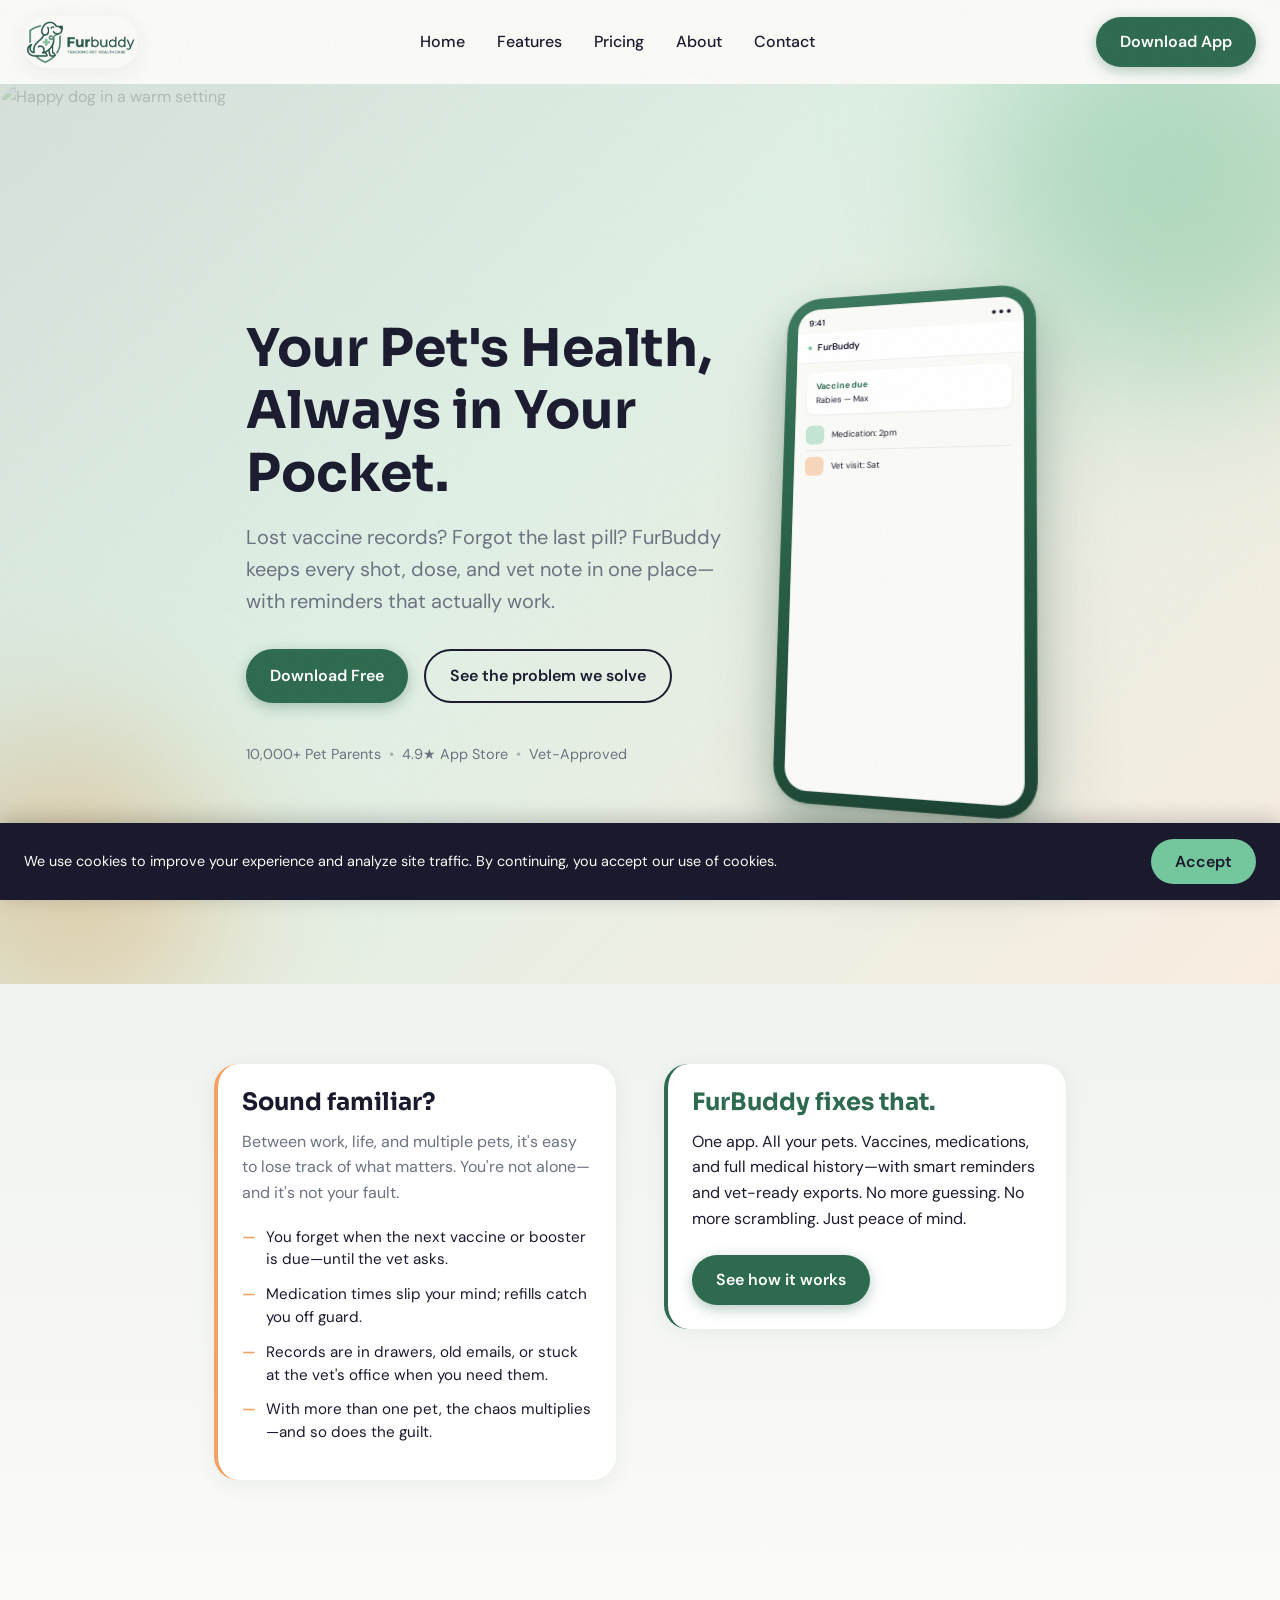
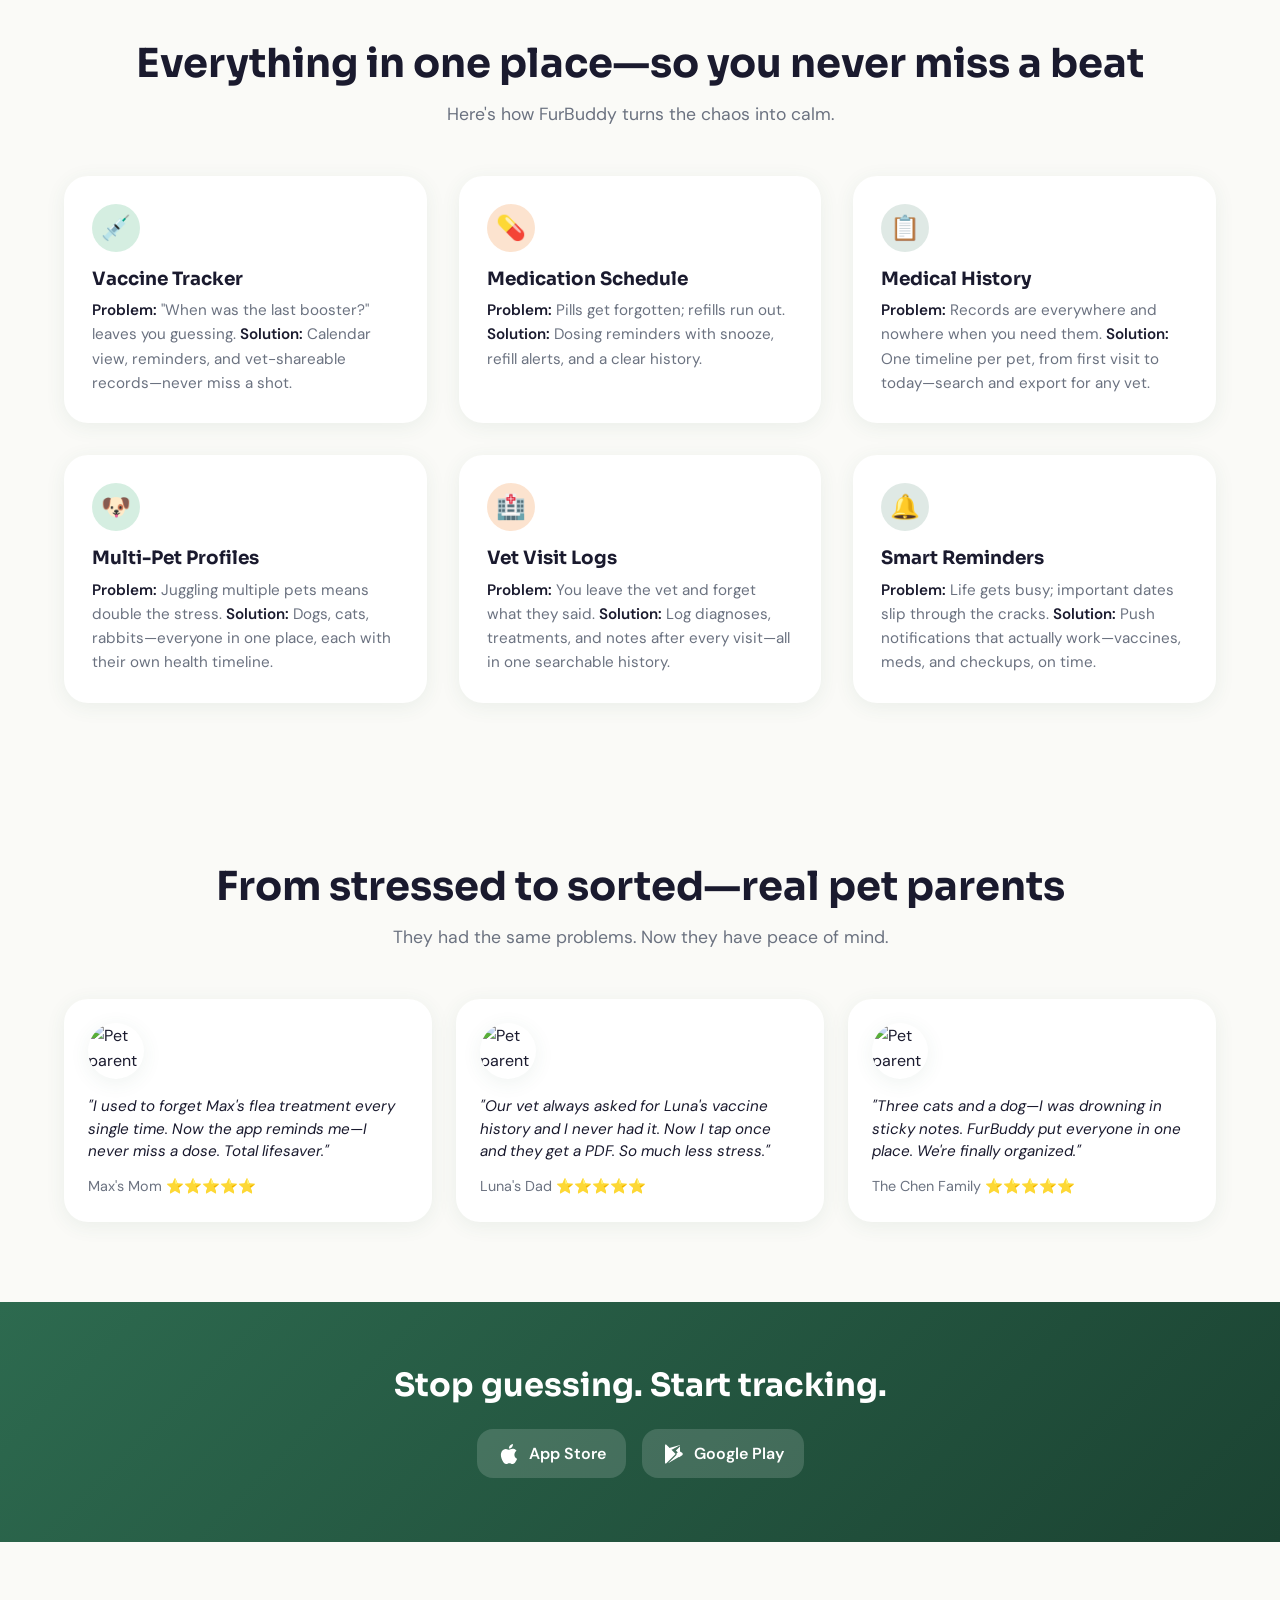
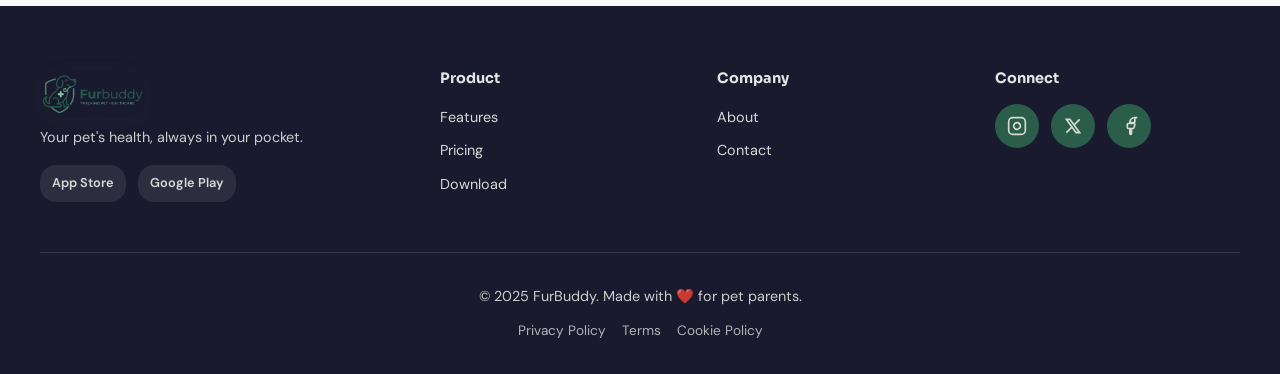
==== commit 4216eb2d: "First draft complete" ====
--- a/index.html
+++ b/index.html
@@ -45,10 +45,10 @@
       <div class="hero-blob hero-blob-2" aria-hidden="true"></div>
       <div class="hero-content">
         <h1 id="hero-heading">Your Pet's Health, Always in Your Pocket.</h1>
-        <p class="subheadline">Track vaccines, medications & medical records — all in one beautiful app.</p>
+        <p class="subheadline">Lost vaccine records? Forgot the last pill? FurBuddy keeps every shot, dose, and vet note in one place—with reminders that actually work.</p>
         <div class="hero-ctas">
           <a href="pricing.html#download" class="btn btn-primary">Download Free</a>
-          <a href="#features" class="btn btn-ghost">See How It Works</a>
+          <a href="#the-problem" class="btn btn-ghost">See the problem we solve</a>
         </div>
         <p class="hero-trust">
           <span>10,000+ Pet Parents</span>
@@ -73,40 +73,60 @@
       </div>
     </section>
 
+    <section class="section problem-solution" id="the-problem" aria-labelledby="problem-heading">
+      <div class="container">
+        <div class="problem-block">
+          <h2 id="problem-heading" class="section-title">Sound familiar?</h2>
+          <p class="problem-lead">Between work, life, and multiple pets, it's easy to lose track of what matters. You're not alone—and it's not your fault.</p>
+          <ul class="problem-list">
+            <li>You forget when the next vaccine or booster is due—until the vet asks.</li>
+            <li>Medication times slip your mind; refills catch you off guard.</li>
+            <li>Records are in drawers, old emails, or stuck at the vet's office when you need them.</li>
+            <li>With more than one pet, the chaos multiplies—and so does the guilt.</li>
+          </ul>
+        </div>
+        <div class="solution-block">
+          <h2 id="solution-heading" class="section-title">FurBuddy fixes that.</h2>
+          <p class="solution-lead">One app. All your pets. Vaccines, medications, and full medical history—with smart reminders and vet-ready exports. No more guessing. No more scrambling. Just peace of mind.</p>
+          <a href="#features" class="btn btn-primary">See how it works</a>
+        </div>
+      </div>
+    </section>
+
     <section class="section" id="features" aria-labelledby="features-heading">
       <div class="container">
-        <h2 id="features-heading" class="section-title">Everything your pet needs, beautifully organized</h2>
-        <p class="section-subtitle">One app to keep every vaccination, pill, and vet note in one place.</p>
+        <h2 id="features-heading" class="section-title">Everything in one place—so you never miss a beat</h2>
+        <p class="section-subtitle">Here's how FurBuddy turns the chaos into calm.</p>
         <div class="features-grid">
           <article class="feature-card">
             <div class="icon-wrap green">💉</div>
             <h3>Vaccine Tracker</h3>
-            <p>Never miss a booster. Set reminders and log every shot.</p>
+            <p><strong>Problem:</strong> "When was the last booster?" leaves you guessing. <strong>Solution:</strong> Calendar view, reminders, and vet-shareable records—never miss a shot.</p>
           </article>
           <article class="feature-card">
             <div class="icon-wrap amber">💊</div>
             <h3>Medication Schedule</h3>
-            <p>Dosing reminders with snooze, refill alerts, and history.</p>
+            <p><strong>Problem:</strong> Pills get forgotten; refills run out. <strong>Solution:</strong> Dosing reminders with snooze, refill alerts, and a clear history.</p>
           </article>
           <article class="feature-card">
             <div class="icon-wrap primary">📋</div>
             <h3>Medical History</h3>
-            <p>Full health timeline from first vet visit to today.</p>
+            <p><strong>Problem:</strong> Records are everywhere and nowhere when you need them. <strong>Solution:</strong> One timeline per pet, from first visit to today—search and export for any vet.</p>
           </article>
           <article class="feature-card">
             <div class="icon-wrap green">🐶</div>
             <h3>Multi-Pet Profiles</h3>
-            <p>Dogs, cats, rabbits — manage all your animals in one place.</p>
+            <p><strong>Problem:</strong> Juggling multiple pets means double the stress. <strong>Solution:</strong> Dogs, cats, rabbits—everyone in one place, each with their own health timeline.</p>
           </article>
           <article class="feature-card">
             <div class="icon-wrap amber">🏥</div>
             <h3>Vet Visit Logs</h3>
-            <p>Record diagnoses, treatments, and vet notes after every visit.</p>
+            <p><strong>Problem:</strong> You leave the vet and forget what they said. <strong>Solution:</strong> Log diagnoses, treatments, and notes after every visit—all in one searchable history.</p>
           </article>
           <article class="feature-card">
             <div class="icon-wrap primary">🔔</div>
             <h3>Smart Reminders</h3>
-            <p>Push notifications so nothing slips through the cracks.</p>
+            <p><strong>Problem:</strong> Life gets busy; important dates slip through the cracks. <strong>Solution:</strong> Push notifications that actually work—vaccines, meds, and checkups, on time.</p>
           </article>
         </div>
       </div>
@@ -114,22 +134,22 @@
 
     <section class="section testimonials" aria-labelledby="testimonials-heading">
       <div class="container">
-        <h2 id="testimonials-heading" class="section-title">Loved by pet parents</h2>
-        <p class="section-subtitle">See why thousands trust FurBuddy for their furry family.</p>
+        <h2 id="testimonials-heading" class="section-title">From stressed to sorted—real pet parents</h2>
+        <p class="section-subtitle">They had the same problems. Now they have peace of mind.</p>
         <div class="testimonials-grid">
           <article class="testimonial-card">
             <img src="https://images.unsplash.com/photo-1583337130417-3346a1be7dee?w=200&h=200&fit=crop&q=80" alt="Pet parent" class="avatar-img" width="48" height="48" />
-            <p class="quote">"Finally I never miss Max's flea treatment. The reminders are a lifesaver."</p>
+            <p class="quote">"I used to forget Max's flea treatment every single time. Now the app reminds me—I never miss a dose. Total lifesaver."</p>
             <p class="author">Max's Mom ⭐⭐⭐⭐⭐</p>
           </article>
           <article class="testimonial-card">
             <img src="https://images.unsplash.com/photo-1507003211169-0a1dd7228f2d?w=200&h=200&fit=crop&q=80" alt="Pet parent" class="avatar-img" width="48" height="48" />
-            <p class="quote">"Sharing records with our vet is so easy. One tap and they have everything."</p>
+            <p class="quote">"Our vet always asked for Luna's vaccine history and I never had it. Now I tap once and they get a PDF. So much less stress."</p>
             <p class="author">Luna's Dad ⭐⭐⭐⭐⭐</p>
           </article>
           <article class="testimonial-card">
             <img src="https://images.unsplash.com/photo-1573496359142-b8d87734a5a2?w=200&h=200&fit=crop&q=80" alt="Pet parent" class="avatar-img" width="48" height="48" />
-            <p class="quote">"We have three cats and a dog — FurBuddy keeps us all organized and calm."</p>
+            <p class="quote">"Three cats and a dog—I was drowning in sticky notes. FurBuddy put everyone in one place. We're finally organized."</p>
             <p class="author">The Chen Family ⭐⭐⭐⭐⭐</p>
           </article>
         </div>
@@ -138,7 +158,7 @@
 
     <section class="app-banner" aria-labelledby="banner-heading">
       <div class="container">
-        <h2 id="banner-heading">Ready to be the best pet parent?</h2>
+        <h2 id="banner-heading">Stop guessing. Start tracking.</h2>
         <div class="app-badges">
           <a href="#" aria-label="Download on the App Store">
             <svg xmlns="http://www.w3.org/2000/svg" viewBox="0 0 24 24" fill="currentColor"><path d="M18.71 19.5c-.83 1.24-1.71 2.45-3.05 2.47-1.34.03-1.77-.79-3.29-.79-1.53 0-2 .77-3.27.82-1.31.05-2.3-1.32-3.14-2.53C4.25 17 2.94 12.45 4.7 9.39c.87-1.52 2.43-2.48 4.12-2.51 1.28-.02 2.5.87 3.29.87.78 0 2.26-1.07 3.81-.91.65.03 2.47.26 3.64 1.98-.09.06-2.17 1.28-2.15 3.81.03 3.02 2.65 4.03 2.68 4.04-.03.07-.42 1.44-1.38 2.83M13 3.5c.73-.83 1.94-1.46 2.94-1.5.13 1.17-.34 2.35-1.04 3.19-.69.85-1.83 1.51-2.95 1.42-.15-1.15.41-2.35 1.05-3.11z"/></svg>
--- a/css/styles.css
+++ b/css/styles.css
@@ -309,6 +309,86 @@
   max-width: 600px;
   margin: 0 auto 3rem;
   font-size: 1.1rem;
+}
+
+/* Problem – Solution storytelling */
+.problem-solution {
+  background: linear-gradient(180deg, rgba(45, 106, 79, 0.05) 0%, var(--bg) 100%);
+}
+.problem-solution .container {
+  display: grid;
+  grid-template-columns: 1fr;
+  gap: 2.5rem;
+  max-width: 900px;
+  margin: 0 auto;
+}
+@media (min-width: 768px) {
+  .problem-solution .container {
+    grid-template-columns: 1fr 1fr;
+    gap: 3rem;
+    align-items: start;
+  }
+}
+.problem-block {
+  padding: 1.5rem;
+  border-radius: var(--radius-lg);
+  background: var(--white);
+  box-shadow: var(--shadow-soft);
+  border-left: 4px solid var(--accent);
+}
+.problem-block .section-title {
+  text-align: left;
+  margin-bottom: 0.75rem;
+  font-size: 1.5rem;
+}
+.problem-lead {
+  color: var(--muted);
+  font-size: 1rem;
+  line-height: 1.6;
+  margin-bottom: 1.25rem;
+}
+.problem-list {
+  list-style: none;
+  margin: 0;
+  padding: 0;
+}
+.problem-list li {
+  position: relative;
+  padding-left: 1.5rem;
+  margin-bottom: 0.75rem;
+  color: var(--text);
+  font-size: 0.95rem;
+  line-height: 1.5;
+}
+.problem-list li::before {
+  content: '—';
+  position: absolute;
+  left: 0;
+  color: var(--accent);
+  font-weight: 600;
+}
+.solution-block {
+  padding: 1.5rem;
+  border-radius: var(--radius-lg);
+  background: var(--white);
+  box-shadow: var(--shadow-soft);
+  border-left: 4px solid var(--primary);
+}
+.solution-block .section-title {
+  text-align: left;
+  margin-bottom: 0.75rem;
+  font-size: 1.5rem;
+  color: var(--primary);
+}
+.solution-lead {
+  color: var(--text);
+  font-size: 1rem;
+  line-height: 1.6;
+  margin-bottom: 1.5rem;
+}
+.feature-card p strong {
+  font-weight: 600;
+  color: var(--text);
 }
 
 /* ========== HERO ========== */
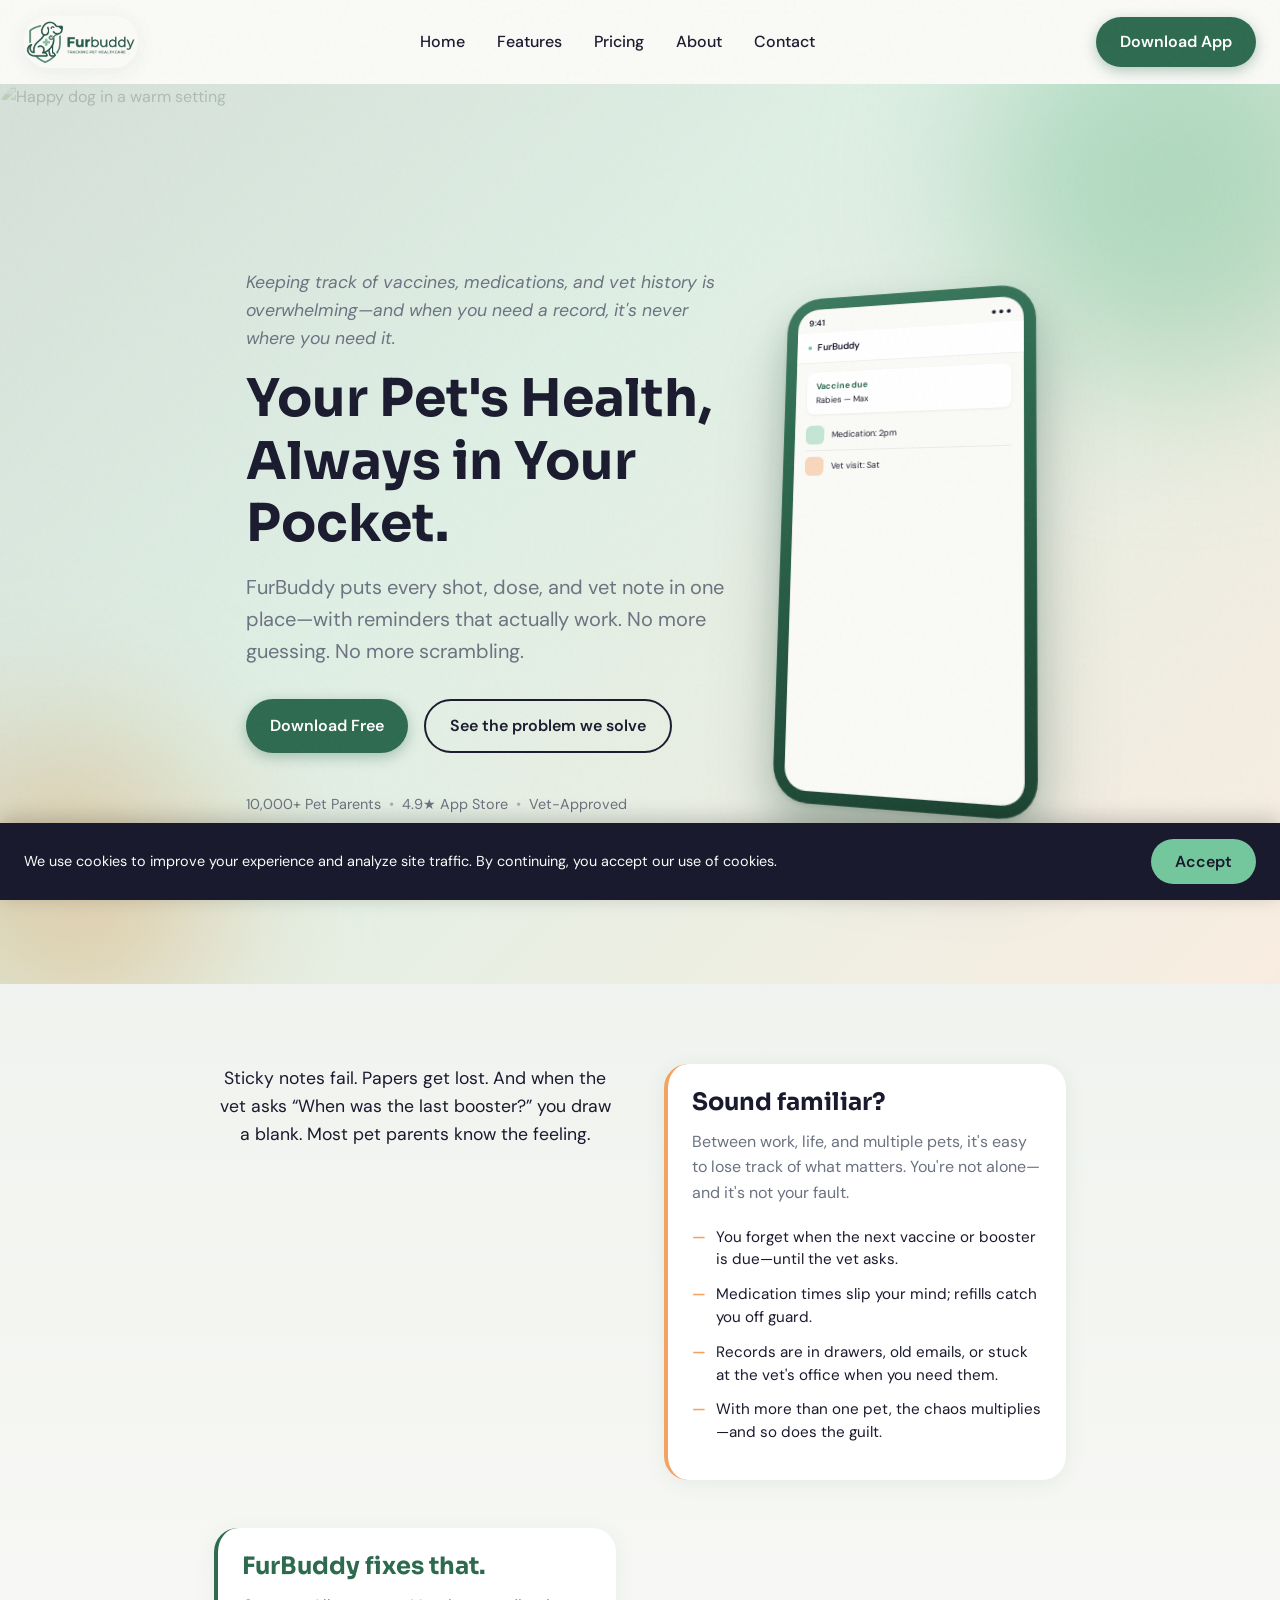
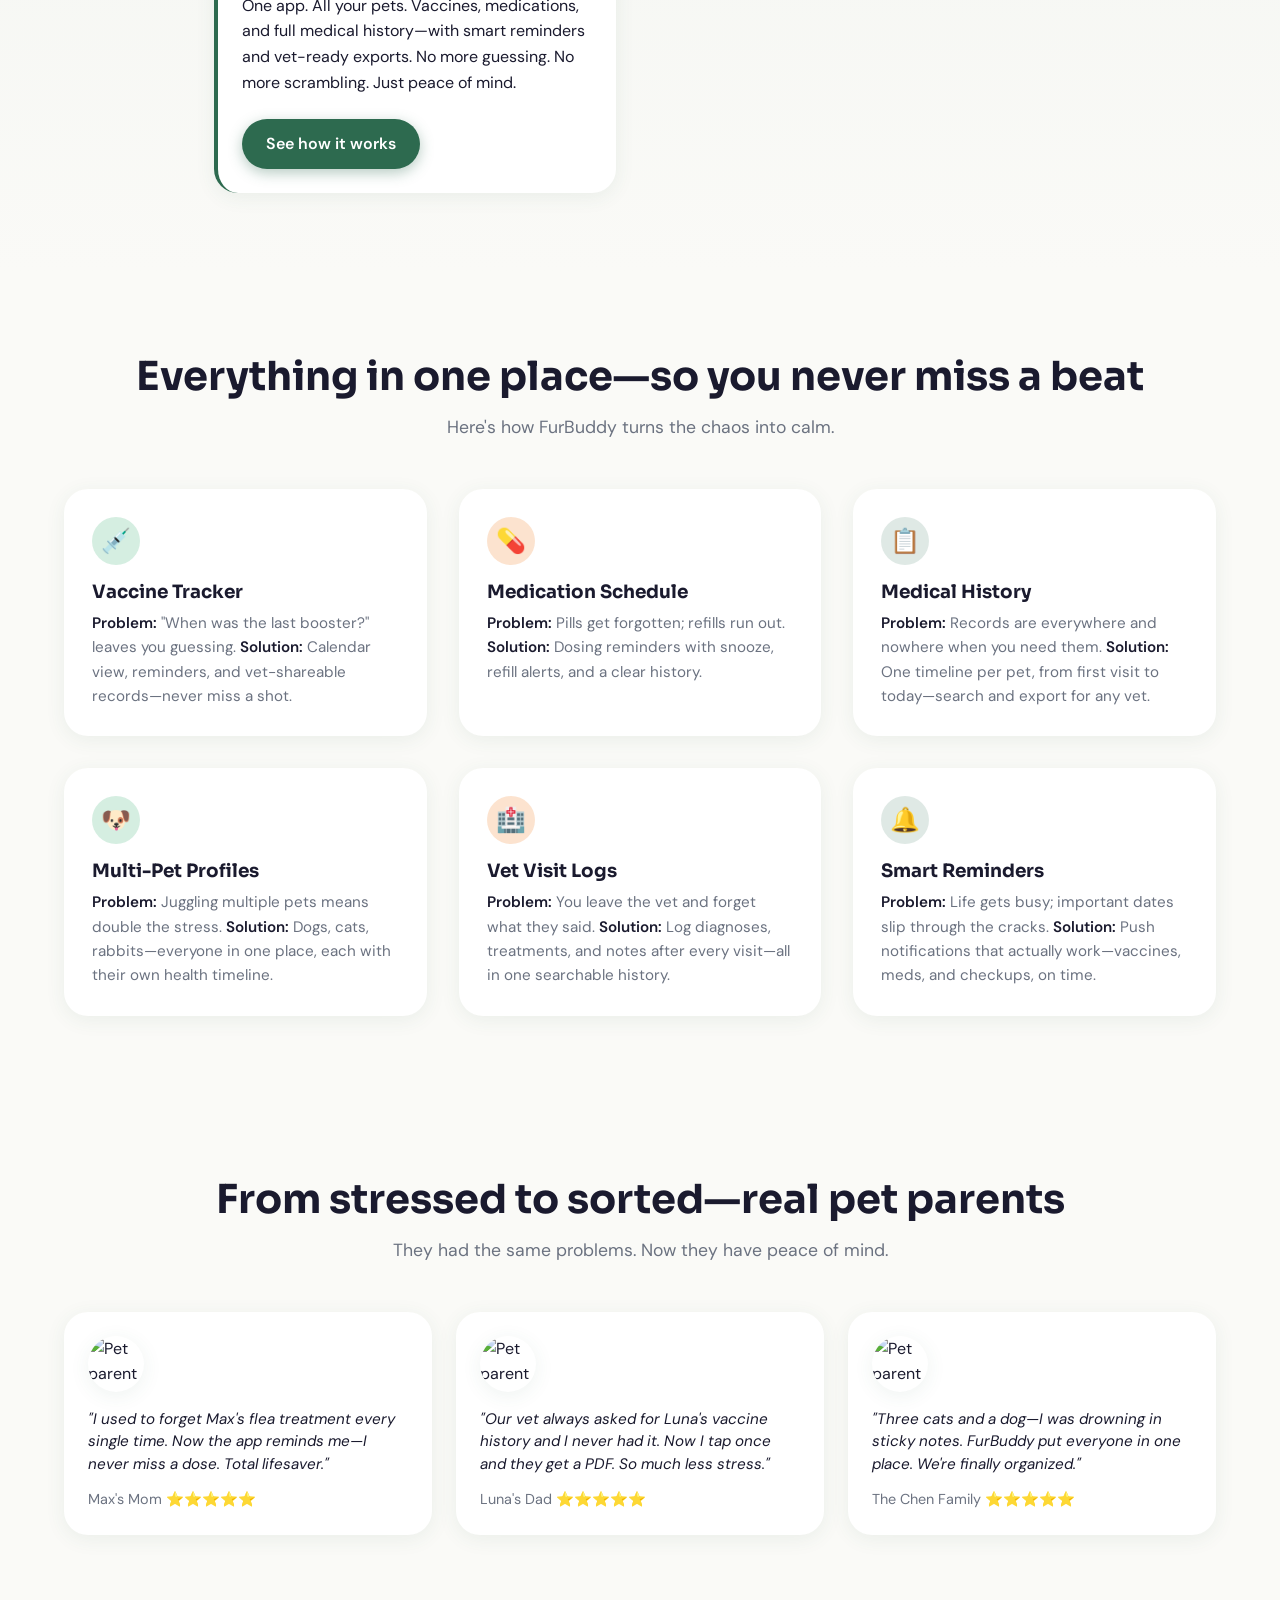
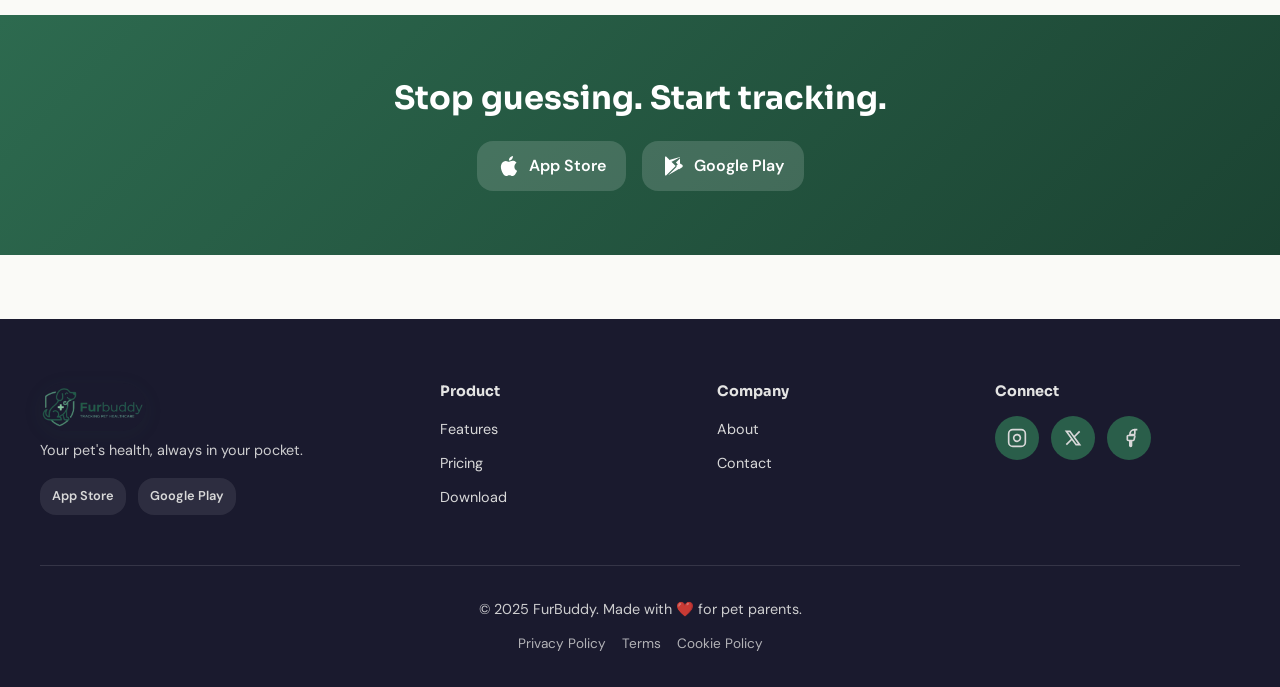
==== commit 6fb99d35: "Content Changes Made" ====
--- a/index.html
+++ b/index.html
@@ -44,8 +44,9 @@
       <div class="hero-blob hero-blob-1" aria-hidden="true"></div>
       <div class="hero-blob hero-blob-2" aria-hidden="true"></div>
       <div class="hero-content">
+        <p class="hero-pain">Keeping track of vaccines, medications, and vet history is overwhelming—and when you need a record, it's never where you need it.</p>
         <h1 id="hero-heading">Your Pet's Health, Always in Your Pocket.</h1>
-        <p class="subheadline">Lost vaccine records? Forgot the last pill? FurBuddy keeps every shot, dose, and vet note in one place—with reminders that actually work.</p>
+        <p class="subheadline">FurBuddy puts every shot, dose, and vet note in one place—with reminders that actually work. No more guessing. No more scrambling.</p>
         <div class="hero-ctas">
           <a href="pricing.html#download" class="btn btn-primary">Download Free</a>
           <a href="#the-problem" class="btn btn-ghost">See the problem we solve</a>
@@ -75,6 +76,7 @@
 
     <section class="section problem-solution" id="the-problem" aria-labelledby="problem-heading">
       <div class="container">
+        <p class="problem-intro">Sticky notes fail. Papers get lost. And when the vet asks &ldquo;When was the last booster?&rdquo; you draw a blank. Most pet parents know the feeling.</p>
         <div class="problem-block">
           <h2 id="problem-heading" class="section-title">Sound familiar?</h2>
           <p class="problem-lead">Between work, life, and multiple pets, it's easy to lose track of what matters. You're not alone—and it's not your fault.</p>
--- a/css/styles.css
+++ b/css/styles.css
@@ -315,6 +315,14 @@
 .problem-solution {
   background: linear-gradient(180deg, rgba(45, 106, 79, 0.05) 0%, var(--bg) 100%);
 }
+.problem-intro {
+  text-align: center;
+  font-size: 1.1rem;
+  color: var(--text);
+  line-height: 1.6;
+  max-width: 560px;
+  margin: 0 auto 2rem;
+}
 .problem-solution .container {
   display: grid;
   grid-template-columns: 1fr;
@@ -446,6 +454,13 @@
   50% { transform: translate(20px, -20px) scale(1.05); }
 }
 
+.hero-pain {
+  font-size: clamp(0.95rem, 1.8vw, 1.1rem);
+  color: var(--muted);
+  line-height: 1.6;
+  margin-bottom: 1rem;
+  font-style: italic;
+}
 .hero-content {
   position: relative;
   z-index: 2;
@@ -457,6 +472,9 @@
     max-width: 480px;
     text-align: left;
     flex: 0 1 auto;
+  }
+  .hero .hero-pain {
+    text-align: left;
   }
   .hero .hero-ctas {
     justify-content: flex-start;
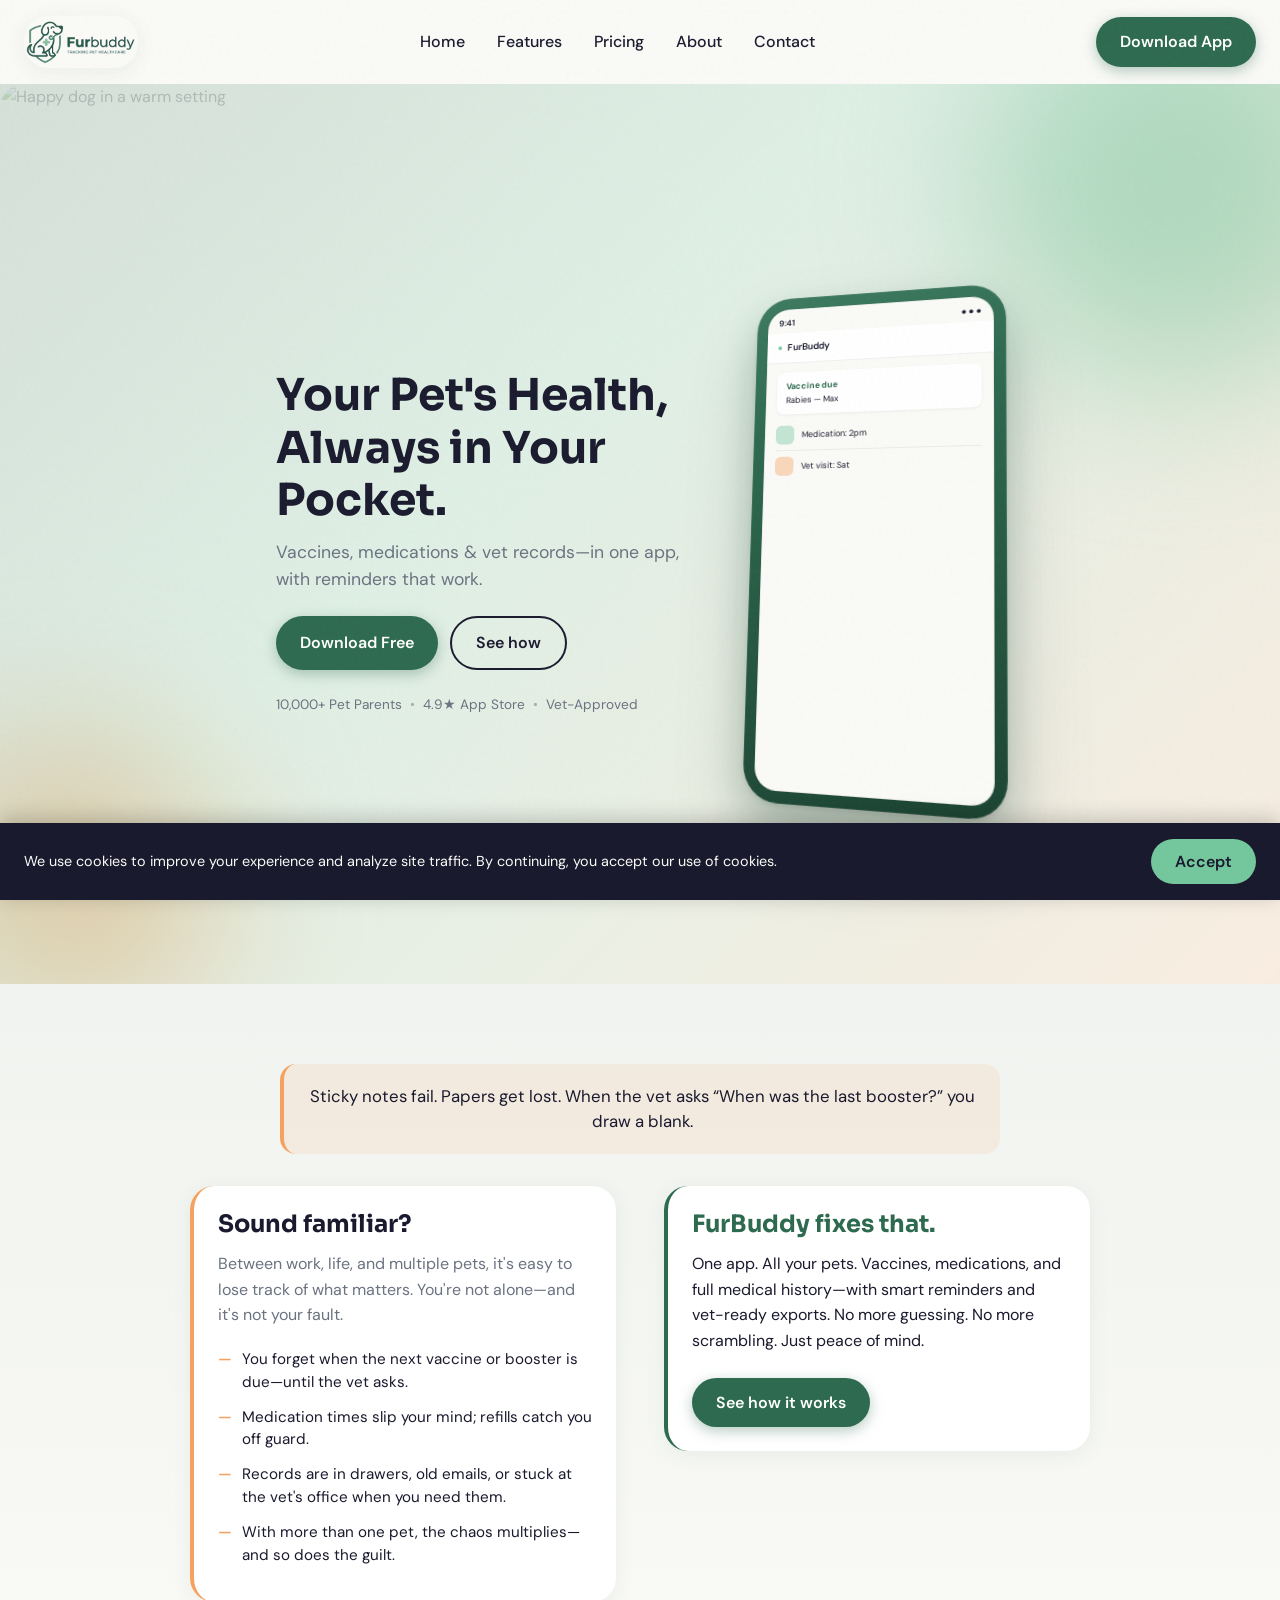
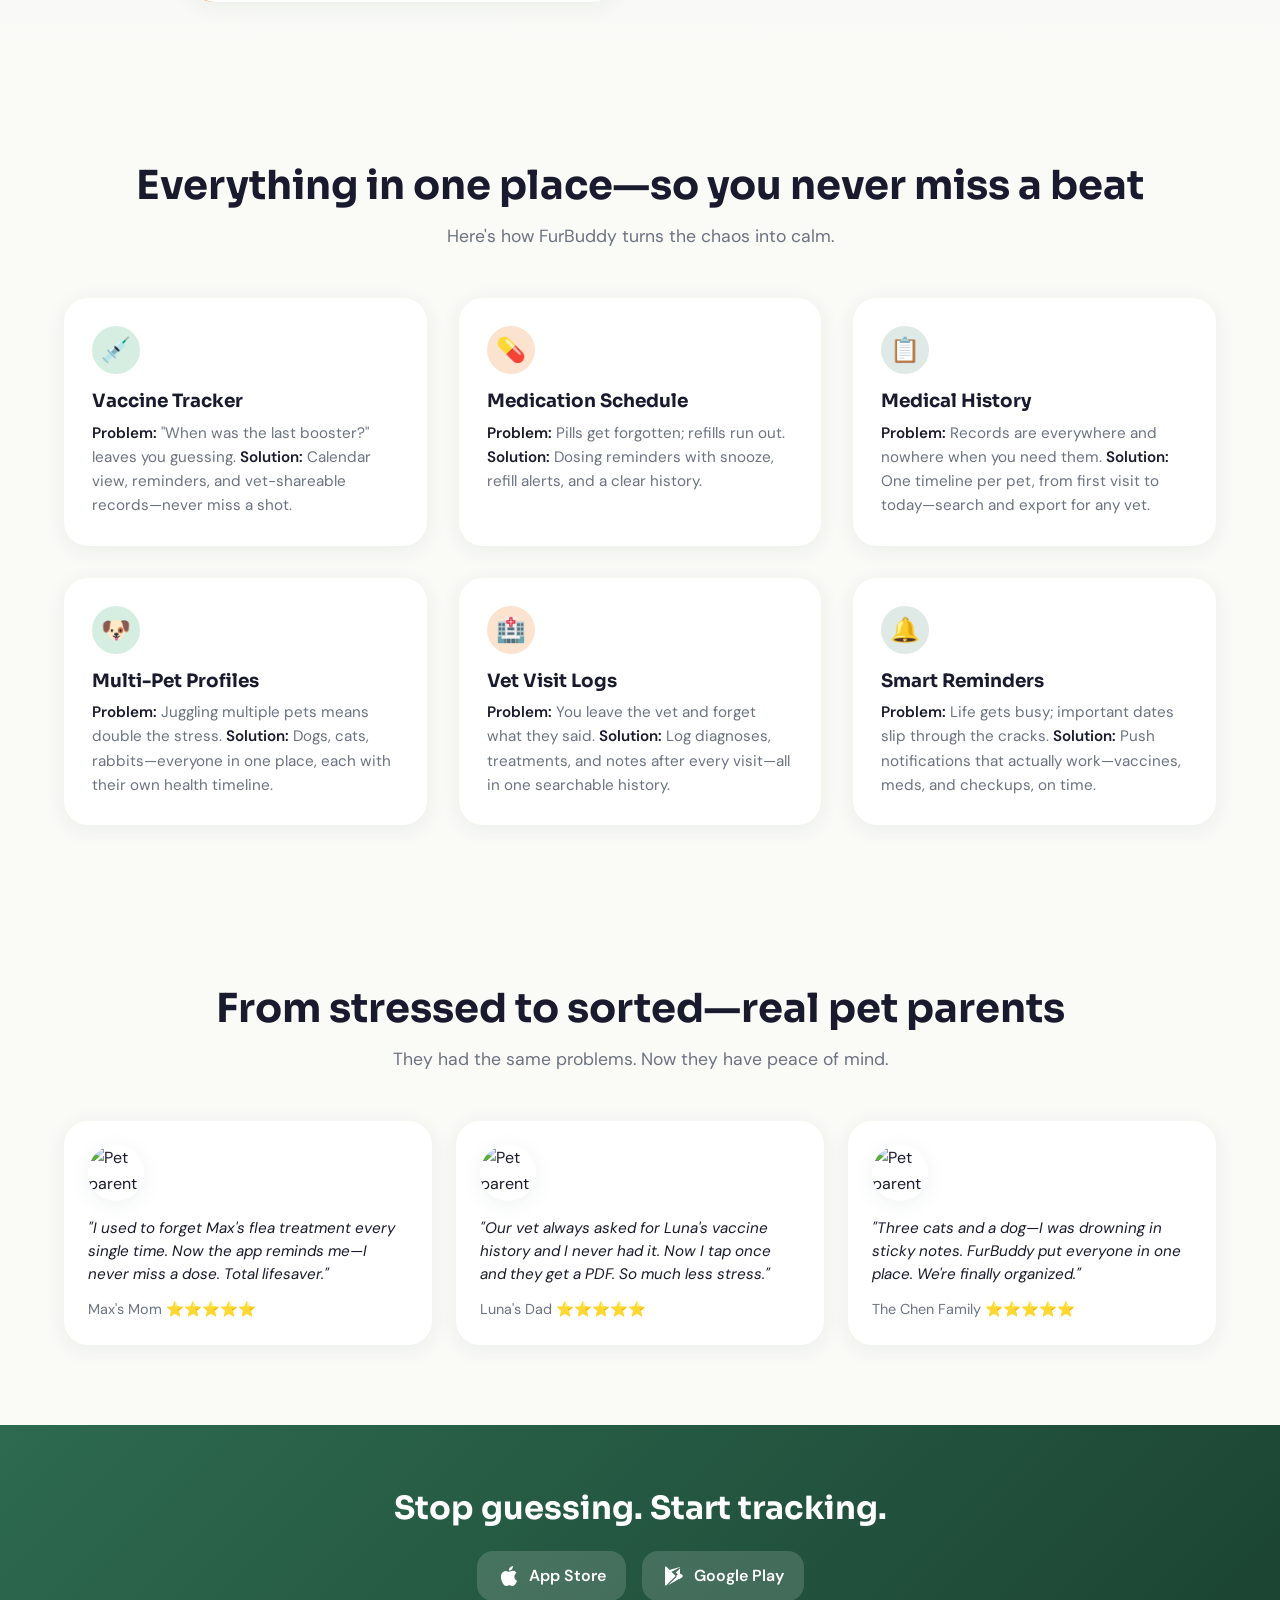
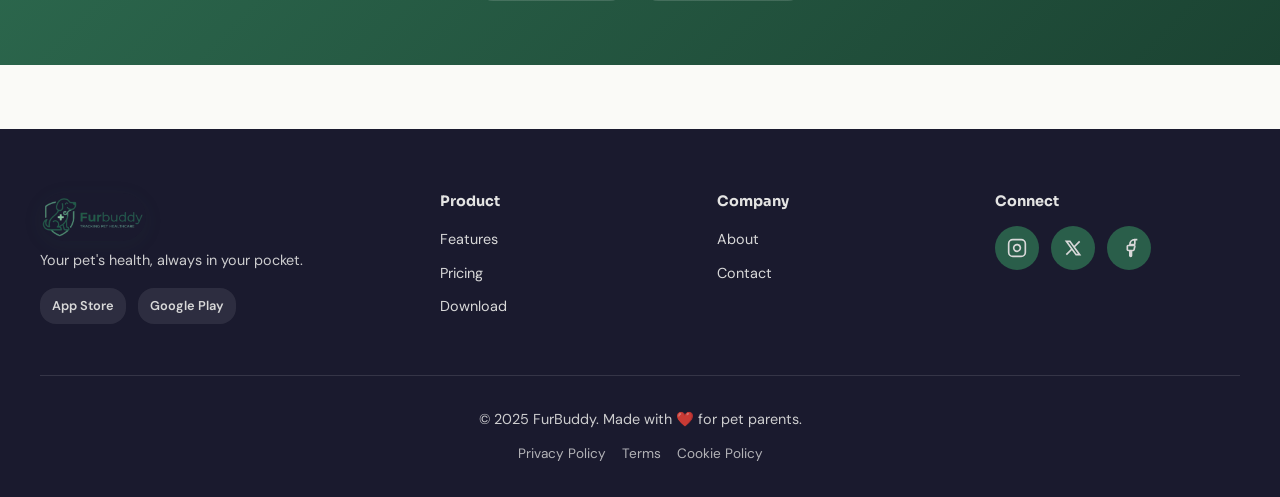
==== commit 9ef6afe8: "Content Changes Made" ====
--- a/index.html
+++ b/index.html
@@ -44,12 +44,11 @@
       <div class="hero-blob hero-blob-1" aria-hidden="true"></div>
       <div class="hero-blob hero-blob-2" aria-hidden="true"></div>
       <div class="hero-content">
-        <p class="hero-pain">Keeping track of vaccines, medications, and vet history is overwhelming—and when you need a record, it's never where you need it.</p>
         <h1 id="hero-heading">Your Pet's Health, Always in Your Pocket.</h1>
-        <p class="subheadline">FurBuddy puts every shot, dose, and vet note in one place—with reminders that actually work. No more guessing. No more scrambling.</p>
+        <p class="subheadline">Vaccines, medications & vet records—in one app, with reminders that work.</p>
         <div class="hero-ctas">
           <a href="pricing.html#download" class="btn btn-primary">Download Free</a>
-          <a href="#the-problem" class="btn btn-ghost">See the problem we solve</a>
+          <a href="#the-problem" class="btn btn-ghost">See how</a>
         </div>
         <p class="hero-trust">
           <span>10,000+ Pet Parents</span>
@@ -76,21 +75,25 @@
 
     <section class="section problem-solution" id="the-problem" aria-labelledby="problem-heading">
       <div class="container">
-        <p class="problem-intro">Sticky notes fail. Papers get lost. And when the vet asks &ldquo;When was the last booster?&rdquo; you draw a blank. Most pet parents know the feeling.</p>
-        <div class="problem-block">
-          <h2 id="problem-heading" class="section-title">Sound familiar?</h2>
-          <p class="problem-lead">Between work, life, and multiple pets, it's easy to lose track of what matters. You're not alone—and it's not your fault.</p>
-          <ul class="problem-list">
-            <li>You forget when the next vaccine or booster is due—until the vet asks.</li>
-            <li>Medication times slip your mind; refills catch you off guard.</li>
-            <li>Records are in drawers, old emails, or stuck at the vet's office when you need them.</li>
-            <li>With more than one pet, the chaos multiplies—and so does the guilt.</li>
-          </ul>
-        </div>
-        <div class="solution-block">
-          <h2 id="solution-heading" class="section-title">FurBuddy fixes that.</h2>
-          <p class="solution-lead">One app. All your pets. Vaccines, medications, and full medical history—with smart reminders and vet-ready exports. No more guessing. No more scrambling. Just peace of mind.</p>
-          <a href="#features" class="btn btn-primary">See how it works</a>
+        <div class="pain-point-bar">
+          <p class="pain-point-text">Sticky notes fail. Papers get lost. When the vet asks &ldquo;When was the last booster?&rdquo; you draw a blank.</p>
+        </div>
+        <div class="problem-solution-grid">
+          <div class="problem-block">
+            <h2 id="problem-heading" class="section-title">Sound familiar?</h2>
+            <p class="problem-lead">Between work, life, and multiple pets, it's easy to lose track of what matters. You're not alone—and it's not your fault.</p>
+            <ul class="problem-list">
+              <li>You forget when the next vaccine or booster is due—until the vet asks.</li>
+              <li>Medication times slip your mind; refills catch you off guard.</li>
+              <li>Records are in drawers, old emails, or stuck at the vet's office when you need them.</li>
+              <li>With more than one pet, the chaos multiplies—and so does the guilt.</li>
+            </ul>
+          </div>
+          <div class="solution-block">
+            <h2 id="solution-heading" class="section-title">FurBuddy fixes that.</h2>
+            <p class="solution-lead">One app. All your pets. Vaccines, medications, and full medical history—with smart reminders and vet-ready exports. No more guessing. No more scrambling. Just peace of mind.</p>
+            <a href="#features" class="btn btn-primary">See how it works</a>
+          </div>
         </div>
       </div>
     </section>
--- a/css/styles.css
+++ b/css/styles.css
@@ -315,15 +315,22 @@
 .problem-solution {
   background: linear-gradient(180deg, rgba(45, 106, 79, 0.05) 0%, var(--bg) 100%);
 }
-.problem-intro {
+.pain-point-bar {
+  max-width: 720px;
+  margin: 0 auto 2rem;
+  padding: 1.25rem 1.5rem;
+  background: rgba(244, 162, 97, 0.12);
+  border-radius: var(--radius);
+  border-left: 4px solid var(--accent);
+}
+.pain-point-text {
+  margin: 0;
+  font-size: 1.05rem;
+  color: var(--text);
+  line-height: 1.5;
   text-align: center;
-  font-size: 1.1rem;
-  color: var(--text);
-  line-height: 1.6;
-  max-width: 560px;
-  margin: 0 auto 2rem;
-}
-.problem-solution .container {
+}
+.problem-solution-grid {
   display: grid;
   grid-template-columns: 1fr;
   gap: 2.5rem;
@@ -331,7 +338,7 @@
   margin: 0 auto;
 }
 @media (min-width: 768px) {
-  .problem-solution .container {
+  .problem-solution-grid {
     grid-template-columns: 1fr 1fr;
     gap: 3rem;
     align-items: start;
@@ -406,18 +413,18 @@
   flex-direction: column;
   align-items: center;
   justify-content: center;
-  padding: 6rem 1.5rem 4rem;
+  padding: 5rem 1.5rem 3rem;
   position: relative;
   overflow: hidden;
 }
 @media (min-width: 1024px) {
   .hero {
     flex-direction: row;
-    flex-wrap: wrap;
+    flex-wrap: nowrap;
     justify-content: center;
     align-items: center;
-    gap: 2rem 3rem;
-    padding: 5rem 2rem 4rem;
+    gap: 3rem;
+    padding: 4rem 2rem 3rem;
   }
 }
 .hero-bg {
@@ -454,27 +461,17 @@
   50% { transform: translate(20px, -20px) scale(1.05); }
 }
 
-.hero-pain {
-  font-size: clamp(0.95rem, 1.8vw, 1.1rem);
-  color: var(--muted);
-  line-height: 1.6;
-  margin-bottom: 1rem;
-  font-style: italic;
-}
 .hero-content {
   position: relative;
   z-index: 2;
   text-align: center;
-  max-width: 700px;
+  max-width: 540px;
 }
 @media (min-width: 1024px) {
   .hero-content {
-    max-width: 480px;
+    max-width: 420px;
     text-align: left;
-    flex: 0 1 auto;
-  }
-  .hero .hero-pain {
-    text-align: left;
+    flex: 0 0 auto;
   }
   .hero .hero-ctas {
     justify-content: flex-start;
@@ -484,25 +481,26 @@
   }
 }
 .hero h1 {
-  font-size: clamp(2rem, 5vw, 3.25rem);
-  margin-bottom: 1rem;
-  color: var(--text);
+  font-size: clamp(1.85rem, 4.5vw, 2.75rem);
+  margin-bottom: 0.75rem;
+  color: var(--text);
+  line-height: 1.2;
 }
 .hero .subheadline {
-  font-size: clamp(1rem, 2vw, 1.25rem);
-  color: var(--muted);
-  margin-bottom: 2rem;
-  line-height: 1.6;
+  font-size: clamp(0.95rem, 1.8vw, 1.1rem);
+  color: var(--muted);
+  margin-bottom: 1.5rem;
+  line-height: 1.5;
 }
 .hero-ctas {
   display: flex;
   flex-wrap: wrap;
-  gap: 1rem;
+  gap: 0.75rem;
   justify-content: center;
-  margin-bottom: 2.5rem;
+  margin-bottom: 1.5rem;
 }
 .hero-trust {
-  font-size: 0.9rem;
+  font-size: 0.85rem;
   color: var(--muted);
   display: flex;
   flex-wrap: wrap;
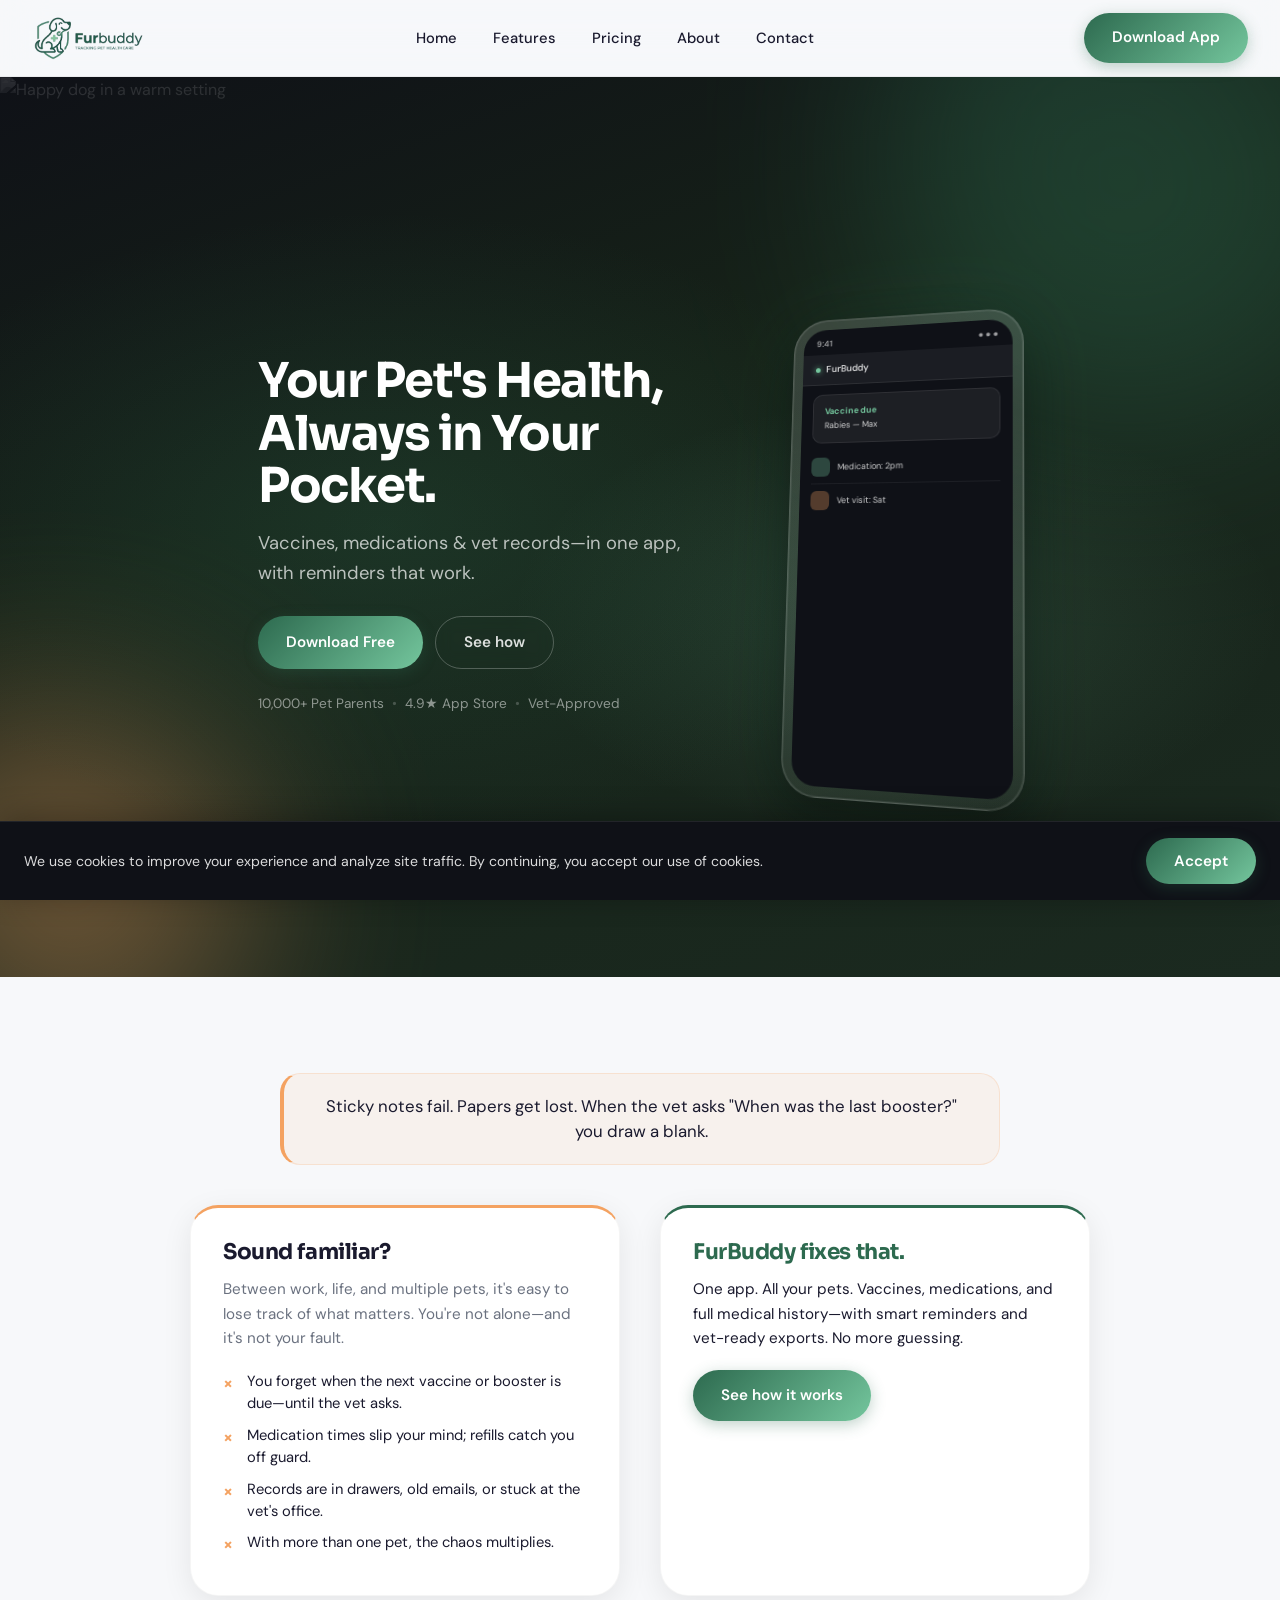
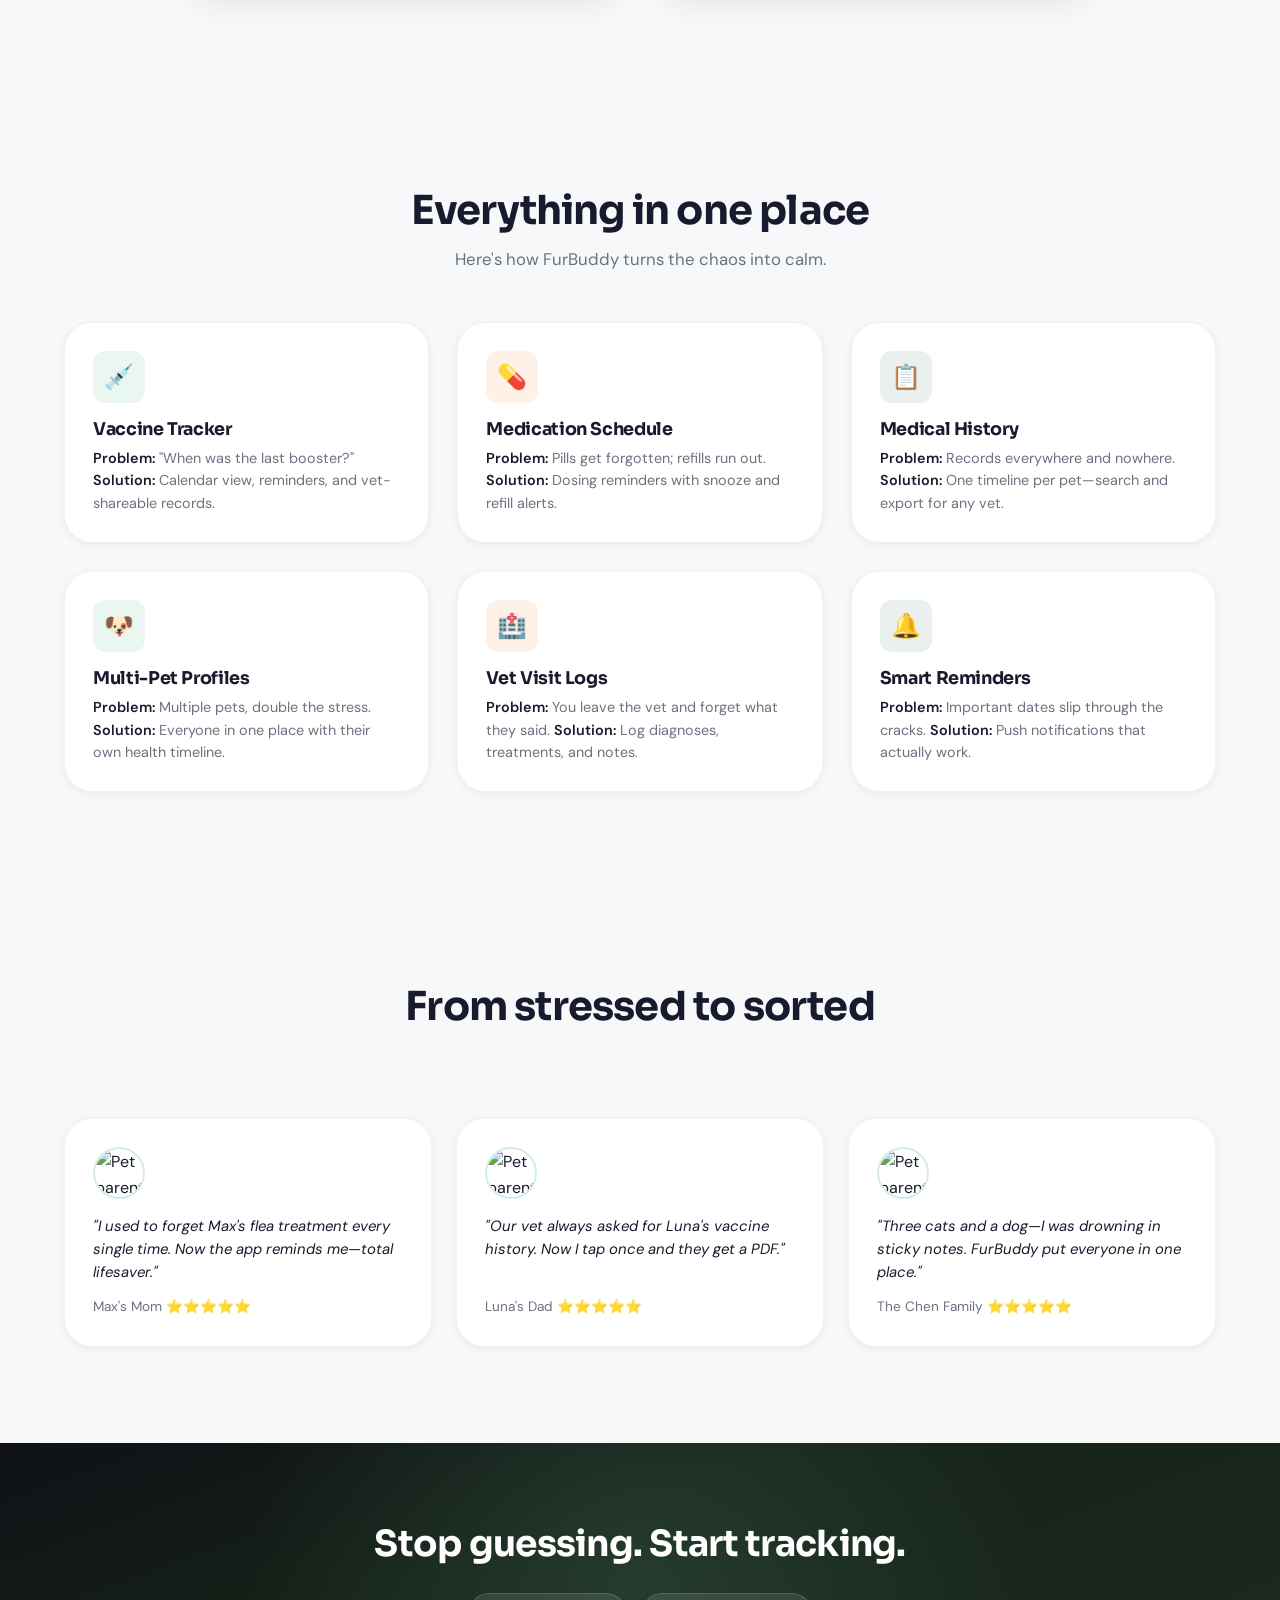
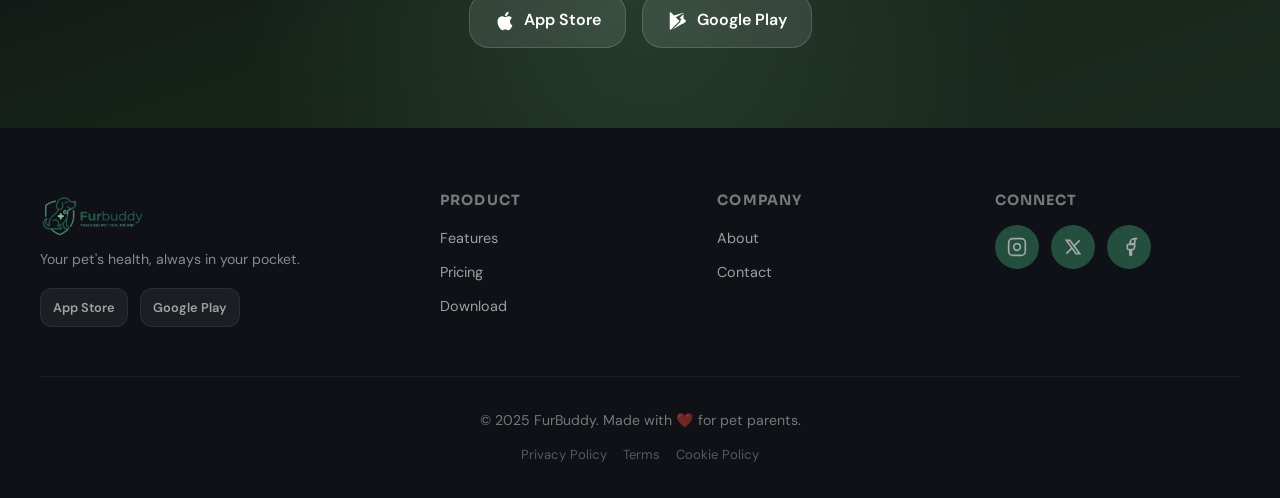
==== commit 1d82170d: "Design Changes Made" ====
--- a/index.html
+++ b/index.html
@@ -75,23 +75,23 @@
 
     <section class="section problem-solution" id="the-problem" aria-labelledby="problem-heading">
       <div class="container">
-        <div class="pain-point-bar">
-          <p class="pain-point-text">Sticky notes fail. Papers get lost. When the vet asks &ldquo;When was the last booster?&rdquo; you draw a blank.</p>
+        <div class="pain-point-bar fade-in">
+          <p class="pain-point-text">Sticky notes fail. Papers get lost. When the vet asks "When was the last booster?" you draw a blank.</p>
         </div>
         <div class="problem-solution-grid">
-          <div class="problem-block">
+          <div class="problem-block fade-in">
             <h2 id="problem-heading" class="section-title">Sound familiar?</h2>
             <p class="problem-lead">Between work, life, and multiple pets, it's easy to lose track of what matters. You're not alone—and it's not your fault.</p>
             <ul class="problem-list">
               <li>You forget when the next vaccine or booster is due—until the vet asks.</li>
               <li>Medication times slip your mind; refills catch you off guard.</li>
-              <li>Records are in drawers, old emails, or stuck at the vet's office when you need them.</li>
-              <li>With more than one pet, the chaos multiplies—and so does the guilt.</li>
+              <li>Records are in drawers, old emails, or stuck at the vet's office.</li>
+              <li>With more than one pet, the chaos multiplies.</li>
             </ul>
           </div>
-          <div class="solution-block">
+          <div class="solution-block fade-in">
             <h2 id="solution-heading" class="section-title">FurBuddy fixes that.</h2>
-            <p class="solution-lead">One app. All your pets. Vaccines, medications, and full medical history—with smart reminders and vet-ready exports. No more guessing. No more scrambling. Just peace of mind.</p>
+            <p class="solution-lead">One app. All your pets. Vaccines, medications, and full medical history—with smart reminders and vet-ready exports. No more guessing.</p>
             <a href="#features" class="btn btn-primary">See how it works</a>
           </div>
         </div>
@@ -100,38 +100,38 @@
 
     <section class="section" id="features" aria-labelledby="features-heading">
       <div class="container">
-        <h2 id="features-heading" class="section-title">Everything in one place—so you never miss a beat</h2>
-        <p class="section-subtitle">Here's how FurBuddy turns the chaos into calm.</p>
+        <h2 id="features-heading" class="section-title fade-in">Everything in one place</h2>
+        <p class="section-subtitle fade-in">Here's how FurBuddy turns the chaos into calm.</p>
         <div class="features-grid">
-          <article class="feature-card">
+          <article class="feature-card fade-in">
             <div class="icon-wrap green">💉</div>
             <h3>Vaccine Tracker</h3>
-            <p><strong>Problem:</strong> "When was the last booster?" leaves you guessing. <strong>Solution:</strong> Calendar view, reminders, and vet-shareable records—never miss a shot.</p>
-          </article>
-          <article class="feature-card">
+            <p><strong>Problem:</strong> "When was the last booster?" <strong>Solution:</strong> Calendar view, reminders, and vet-shareable records.</p>
+          </article>
+          <article class="feature-card fade-in">
             <div class="icon-wrap amber">💊</div>
             <h3>Medication Schedule</h3>
-            <p><strong>Problem:</strong> Pills get forgotten; refills run out. <strong>Solution:</strong> Dosing reminders with snooze, refill alerts, and a clear history.</p>
-          </article>
-          <article class="feature-card">
+            <p><strong>Problem:</strong> Pills get forgotten; refills run out. <strong>Solution:</strong> Dosing reminders with snooze and refill alerts.</p>
+          </article>
+          <article class="feature-card fade-in">
             <div class="icon-wrap primary">📋</div>
             <h3>Medical History</h3>
-            <p><strong>Problem:</strong> Records are everywhere and nowhere when you need them. <strong>Solution:</strong> One timeline per pet, from first visit to today—search and export for any vet.</p>
-          </article>
-          <article class="feature-card">
+            <p><strong>Problem:</strong> Records everywhere and nowhere. <strong>Solution:</strong> One timeline per pet—search and export for any vet.</p>
+          </article>
+          <article class="feature-card fade-in">
             <div class="icon-wrap green">🐶</div>
             <h3>Multi-Pet Profiles</h3>
-            <p><strong>Problem:</strong> Juggling multiple pets means double the stress. <strong>Solution:</strong> Dogs, cats, rabbits—everyone in one place, each with their own health timeline.</p>
-          </article>
-          <article class="feature-card">
+            <p><strong>Problem:</strong> Multiple pets, double the stress. <strong>Solution:</strong> Everyone in one place with their own health timeline.</p>
+          </article>
+          <article class="feature-card fade-in">
             <div class="icon-wrap amber">🏥</div>
             <h3>Vet Visit Logs</h3>
-            <p><strong>Problem:</strong> You leave the vet and forget what they said. <strong>Solution:</strong> Log diagnoses, treatments, and notes after every visit—all in one searchable history.</p>
-          </article>
-          <article class="feature-card">
+            <p><strong>Problem:</strong> You leave the vet and forget what they said. <strong>Solution:</strong> Log diagnoses, treatments, and notes.</p>
+          </article>
+          <article class="feature-card fade-in">
             <div class="icon-wrap primary">🔔</div>
             <h3>Smart Reminders</h3>
-            <p><strong>Problem:</strong> Life gets busy; important dates slip through the cracks. <strong>Solution:</strong> Push notifications that actually work—vaccines, meds, and checkups, on time.</p>
+            <p><strong>Problem:</strong> Important dates slip through the cracks. <strong>Solution:</strong> Push notifications that actually work.</p>
           </article>
         </div>
       </div>
@@ -139,22 +139,22 @@
 
     <section class="section testimonials" aria-labelledby="testimonials-heading">
       <div class="container">
-        <h2 id="testimonials-heading" class="section-title">From stressed to sorted—real pet parents</h2>
-        <p class="section-subtitle">They had the same problems. Now they have peace of mind.</p>
+        <h2 id="testimonials-heading" class="section-title fade-in">From stressed to sorted</h2>
+        <p class="section-subtitle fade-in">They had the same problems. Now they have peace of mind.</p>
         <div class="testimonials-grid">
-          <article class="testimonial-card">
-            <img src="https://images.unsplash.com/photo-1583337130417-3346a1be7dee?w=200&h=200&fit=crop&q=80" alt="Pet parent" class="avatar-img" width="48" height="48" />
-            <p class="quote">"I used to forget Max's flea treatment every single time. Now the app reminds me—I never miss a dose. Total lifesaver."</p>
+          <article class="testimonial-card fade-in">
+            <img src="https://images.unsplash.com/photo-1583337130417-3346a1be7dee?w=200&h=200&fit=crop&q=80" alt="Pet parent" class="avatar-img" width="52" height="52" />
+            <p class="quote">"I used to forget Max's flea treatment every single time. Now the app reminds me—total lifesaver."</p>
             <p class="author">Max's Mom ⭐⭐⭐⭐⭐</p>
           </article>
-          <article class="testimonial-card">
-            <img src="https://images.unsplash.com/photo-1507003211169-0a1dd7228f2d?w=200&h=200&fit=crop&q=80" alt="Pet parent" class="avatar-img" width="48" height="48" />
-            <p class="quote">"Our vet always asked for Luna's vaccine history and I never had it. Now I tap once and they get a PDF. So much less stress."</p>
+          <article class="testimonial-card fade-in">
+            <img src="https://images.unsplash.com/photo-1507003211169-0a1dd7228f2d?w=200&h=200&fit=crop&q=80" alt="Pet parent" class="avatar-img" width="52" height="52" />
+            <p class="quote">"Our vet always asked for Luna's vaccine history. Now I tap once and they get a PDF."</p>
             <p class="author">Luna's Dad ⭐⭐⭐⭐⭐</p>
           </article>
-          <article class="testimonial-card">
-            <img src="https://images.unsplash.com/photo-1573496359142-b8d87734a5a2?w=200&h=200&fit=crop&q=80" alt="Pet parent" class="avatar-img" width="48" height="48" />
-            <p class="quote">"Three cats and a dog—I was drowning in sticky notes. FurBuddy put everyone in one place. We're finally organized."</p>
+          <article class="testimonial-card fade-in">
+            <img src="https://images.unsplash.com/photo-1573496359142-b8d87734a5a2?w=200&h=200&fit=crop&q=80" alt="Pet parent" class="avatar-img" width="52" height="52" />
+            <p class="quote">"Three cats and a dog—I was drowning in sticky notes. FurBuddy put everyone in one place."</p>
             <p class="author">The Chen Family ⭐⭐⭐⭐⭐</p>
           </article>
         </div>
@@ -226,7 +226,7 @@
 
   <div class="cookie-banner" id="cookie-banner" role="dialog" aria-label="Cookie consent">
     <p>We use cookies to improve your experience and analyze site traffic. By continuing, you accept our use of cookies.</p>
-    <button type="button" class="btn" id="cookie-accept" aria-label="Accept cookies">Accept</button>
+    <button type="button" class="btn btn-primary" id="cookie-accept" aria-label="Accept cookies">Accept</button>
   </div>
 
   <script src="js/main.js"></script>
--- a/css/styles.css
+++ b/css/styles.css
@@ -1,77 +1,59 @@
 /* ============================================
-   FurBuddy — Design System & Global Styles
+   FurBuddy — Modern Futuristic Design System
    ============================================ */
 
-@import url('https://fonts.googleapis.com/css2?family=DM+Sans:ital,opsz,wght@0,9..40,400;0,9..40,500;0,9..40,600;1,9..40,400&family=Sora:wght@600;700;800&display=swap');
+@import url('https://fonts.googleapis.com/css2?family=DM+Sans:ital,opsz,wght@0,9..40,400;0,9..40,500;0,9..40,600;0,9..40,700;1,9..40,400&family=Sora:wght@400;600;700;800&display=swap');
 
 :root {
   --primary: #2D6A4F;
+  --primary-dark: #1b4332;
   --accent: #F4A261;
   --highlight: #74C69D;
-  --bg: #FAFAF7;
+  --bg: #f7f8fa;
+  --bg-dark: #0f1117;
   --text: #1A1A2E;
+  --text-light: rgba(26, 26, 46, 0.7);
   --muted: #6B7280;
   --white: #ffffff;
-  --shadow-soft: 0 4px 20px rgba(45, 106, 79, 0.08);
-  --shadow-card: 0 8px 30px rgba(45, 106, 79, 0.12);
-  --radius: 1rem;
-  --radius-lg: 1.5rem;
-  --radius-xl: 2rem;
-  --transition: 0.3s ease;
-}
-
-*,
-*::before,
-*::after {
-  box-sizing: border-box;
-  margin: 0;
-  padding: 0;
-}
-
-html {
-  scroll-behavior: smooth;
-}
+  --glass: rgba(255, 255, 255, 0.55);
+  --glass-border: rgba(255, 255, 255, 0.25);
+  --glass-dark: rgba(15, 17, 23, 0.6);
+  --shadow-sm: 0 2px 8px rgba(0,0,0,0.06);
+  --shadow-md: 0 8px 30px rgba(0,0,0,0.08);
+  --shadow-lg: 0 20px 60px rgba(0,0,0,0.12);
+  --shadow-glow: 0 0 40px rgba(45, 106, 79, 0.15);
+  --radius: 0.75rem;
+  --radius-lg: 1.25rem;
+  --radius-xl: 1.75rem;
+  --transition: 0.35s cubic-bezier(0.4, 0, 0.2, 1);
+  --gradient-hero: linear-gradient(160deg, #0f1117 0%, #162218 40%, #1b2a20 100%);
+  --gradient-card: linear-gradient(135deg, rgba(255,255,255,0.8) 0%, rgba(255,255,255,0.4) 100%);
+  --gradient-accent: linear-gradient(135deg, var(--primary) 0%, var(--highlight) 100%);
+}
+
+*, *::before, *::after { box-sizing: border-box; margin: 0; padding: 0; }
+html { scroll-behavior: smooth; }
 
 body {
   font-family: 'DM Sans', sans-serif;
   font-size: 1rem;
-  line-height: 1.6;
+  line-height: 1.65;
   color: var(--text);
   background: var(--bg);
   overflow-x: hidden;
-}
-
-/* Grain overlay */
-body::before {
-  content: '';
-  position: fixed;
-  inset: 0;
-  background-image: url("data:image/svg+xml,%3Csvg viewBox='0 0 256 256' xmlns='http://www.w3.org/2000/svg'%3E%3Cfilter id='noise'%3E%3CfeTurbulence type='fractalNoise' baseFrequency='0.9' numOctaves='4' stitchTiles='stitch'/%3E%3C/filter%3E%3Crect width='100%25' height='100%25' filter='url(%23noise)' opacity='0.03'/%3E%3C/svg%3E");
-  pointer-events: none;
-  z-index: 9999;
+  -webkit-font-smoothing: antialiased;
 }
 
 h1, h2, h3, h4 {
   font-family: 'Sora', sans-serif;
   font-weight: 700;
-  line-height: 1.2;
-}
-
-a {
-  color: inherit;
-  text-decoration: none;
-}
-
-img {
-  max-width: 100%;
-  height: auto;
-  display: block;
-  object-fit: cover;
-  border-radius: var(--radius-lg);
-  box-shadow: var(--shadow-soft);
-}
-
-/* Skip to content */
+  line-height: 1.15;
+  letter-spacing: -0.02em;
+}
+a { color: inherit; text-decoration: none; }
+img { max-width: 100%; height: auto; display: block; }
+
+/* ========== ACCESSIBILITY ========== */
 .skip-link {
   position: absolute;
   top: -100px;
@@ -84,11 +66,7 @@
   z-index: 10000;
   transition: top 0.2s;
 }
-.skip-link:focus {
-  top: 1rem;
-  outline: 2px solid var(--accent);
-  outline-offset: 2px;
-}
+.skip-link:focus { top: 1rem; outline: 2px solid var(--accent); outline-offset: 2px; }
 
 /* ========== NAVBAR ========== */
 .navbar {
@@ -98,15 +76,14 @@
   display: flex;
   align-items: center;
   justify-content: space-between;
-  padding: 1rem 1.5rem;
-  background: rgba(250, 250, 247, 0.85);
-  backdrop-filter: blur(12px);
-  -webkit-backdrop-filter: blur(12px);
+  padding: 0.75rem 2rem;
+  background: rgba(247, 248, 250, 0.7);
+  backdrop-filter: blur(20px) saturate(1.8);
+  -webkit-backdrop-filter: blur(20px) saturate(1.8);
+  border-bottom: 1px solid rgba(0,0,0,0.05);
   transition: box-shadow var(--transition);
 }
-.navbar.scrolled {
-  box-shadow: var(--shadow-soft);
-}
+.navbar.scrolled { box-shadow: var(--shadow-sm); }
 
 .nav-brand {
   display: flex;
@@ -117,44 +94,35 @@
   font-size: 1.25rem;
   color: var(--text);
 }
-.nav-brand img.nav-logo {
-  height: 52px;
-  width: auto;
-  display: block;
-}
-.nav-brand svg {
-  width: 28px;
-  height: 28px;
-  color: var(--primary);
-}
-
-.nav-links {
-  display: none;
-}
+.nav-brand img.nav-logo { height: 52px; width: auto; display: block; }
+
+.nav-links { display: none; }
 @media (min-width: 768px) {
-  .nav-links {
-    display: flex;
-    align-items: center;
-    gap: 2rem;
-  }
+  .nav-links { display: flex; align-items: center; gap: 2.25rem; }
 }
 .nav-links a {
   font-weight: 500;
+  font-size: 0.92rem;
   color: var(--text);
   transition: color var(--transition);
-}
-.nav-links a:hover {
-  color: var(--primary);
-}
-
-.nav-cta {
-  display: none;
-}
-@media (min-width: 768px) {
-  .nav-cta {
-    display: block;
-  }
-}
+  position: relative;
+}
+.nav-links a::after {
+  content: '';
+  position: absolute;
+  bottom: -4px;
+  left: 0;
+  width: 0;
+  height: 2px;
+  background: var(--gradient-accent);
+  border-radius: 2px;
+  transition: width var(--transition);
+}
+.nav-links a:hover { color: var(--primary); }
+.nav-links a:hover::after { width: 100%; }
+
+.nav-cta { display: none; }
+@media (min-width: 768px) { .nav-cta { display: block; } }
 
 /* Hamburger */
 .hamburger {
@@ -165,13 +133,8 @@
   border: none;
   cursor: pointer;
   padding: 0.5rem;
-  aria-label: "Open menu";
-}
-@media (min-width: 768px) {
-  .hamburger {
-    display: none;
-  }
-}
+}
+@media (min-width: 768px) { .hamburger { display: none; } }
 .hamburger span {
   width: 24px;
   height: 2px;
@@ -179,56 +142,43 @@
   border-radius: 2px;
   transition: var(--transition);
 }
-.hamburger.open span:nth-child(1) {
-  transform: rotate(45deg) translate(5px, 5px);
-}
-.hamburger.open span:nth-child(2) {
-  opacity: 0;
-}
-.hamburger.open span:nth-child(3) {
-  transform: rotate(-45deg) translate(5px, -5px);
-}
+.hamburger.open span:nth-child(1) { transform: rotate(45deg) translate(5px, 5px); }
+.hamburger.open span:nth-child(2) { opacity: 0; }
+.hamburger.open span:nth-child(3) { transform: rotate(-45deg) translate(5px, -5px); }
 
 /* Mobile drawer */
 .nav-drawer {
   position: fixed;
   top: 0;
   right: -100%;
-  width: 280px;
+  width: 300px;
   max-width: 85vw;
   height: 100vh;
-  background: var(--white);
-  box-shadow: -4px 0 24px rgba(0,0,0,0.1);
+  background: rgba(255,255,255,0.95);
+  backdrop-filter: blur(24px);
+  -webkit-backdrop-filter: blur(24px);
+  box-shadow: -8px 0 40px rgba(0,0,0,0.1);
   z-index: 999;
-  padding: 4rem 1.5rem 2rem;
-  transition: right 0.3s ease;
+  padding: 5rem 2rem 2rem;
+  transition: right 0.4s cubic-bezier(0.4, 0, 0.2, 1);
   display: flex;
   flex-direction: column;
   gap: 1.5rem;
 }
-.nav-drawer.open {
-  right: 0;
-}
-.nav-drawer a {
-  font-weight: 500;
-  font-size: 1.1rem;
-}
-.nav-drawer .btn-primary {
-  margin-top: auto;
-}
+.nav-drawer.open { right: 0; }
+.nav-drawer a { font-weight: 500; font-size: 1.1rem; }
+.nav-drawer .btn-primary { margin-top: auto; }
 .drawer-overlay {
   position: fixed;
   inset: 0;
-  background: rgba(0,0,0,0.3);
+  background: rgba(0,0,0,0.4);
   opacity: 0;
   pointer-events: none;
   z-index: 998;
-  transition: opacity 0.3s;
-}
-.drawer-overlay.open {
-  opacity: 1;
-  pointer-events: auto;
-}
+  transition: opacity 0.4s;
+  backdrop-filter: blur(4px);
+}
+.drawer-overlay.open { opacity: 1; pointer-events: auto; }
 
 /* ========== BUTTONS ========== */
 .btn {
@@ -236,66 +186,41 @@
   align-items: center;
   justify-content: center;
   gap: 0.5rem;
-  padding: 0.75rem 1.5rem;
+  padding: 0.8rem 1.75rem;
   font-family: 'DM Sans', sans-serif;
   font-weight: 600;
-  font-size: 1rem;
+  font-size: 0.95rem;
   border-radius: 9999px;
   border: none;
   cursor: pointer;
   transition: all var(--transition);
-}
-.btn:focus-visible {
-  outline: 2px solid var(--accent);
-  outline-offset: 2px;
-}
+  position: relative;
+  overflow: hidden;
+}
+.btn:focus-visible { outline: 2px solid var(--accent); outline-offset: 2px; }
 
 .btn-primary {
-  background: var(--primary);
-  color: white;
-  box-shadow: 0 4px 14px rgba(45, 106, 79, 0.35);
+  background: var(--gradient-accent);
+  color: white;
+  box-shadow: 0 4px 15px rgba(45, 106, 79, 0.3);
 }
 .btn-primary:hover {
-  background: #245a42;
-  box-shadow: 0 6px 20px rgba(244, 162, 97, 0.4);
-  transform: translateY(-1px);
+  box-shadow: 0 8px 30px rgba(45, 106, 79, 0.4), 0 0 20px rgba(116, 198, 157, 0.3);
+  transform: translateY(-2px);
 }
 
 .btn-ghost {
   background: transparent;
   color: var(--text);
-  border: 2px solid var(--text);
-}
-.btn-ghost:hover {
-  border-color: var(--primary);
-  color: var(--primary);
-}
-
-.btn-accent {
-  background: var(--accent);
-  color: var(--text);
-}
-.btn-accent:hover {
-  filter: brightness(1.05);
-  transform: translateY(-1px);
-}
+  border: 1.5px solid rgba(26, 26, 46, 0.2);
+  backdrop-filter: blur(8px);
+}
+.btn-ghost:hover { border-color: var(--primary); color: var(--primary); background: rgba(45, 106, 79, 0.05); }
 
 /* ========== LAYOUT ========== */
-.container {
-  width: 100%;
-  max-width: 1200px;
-  margin: 0 auto;
-  padding: 0 1.5rem;
-}
-
-.section {
-  padding: 4rem 0;
-}
-@media (min-width: 1024px) {
-  .section {
-    padding: 5rem 0;
-  }
-}
+.container { width: 100%; max-width: 1200px; margin: 0 auto; padding: 0 1.5rem; }
+.section { padding: 5rem 0; }
+@media (min-width: 1024px) { .section { padding: 6rem 0; } }
 
 .section-title {
   font-size: clamp(1.75rem, 4vw, 2.5rem);
@@ -306,107 +231,12 @@
 .section-subtitle {
   text-align: center;
   color: var(--muted);
-  max-width: 600px;
+  max-width: 560px;
   margin: 0 auto 3rem;
-  font-size: 1.1rem;
-}
-
-/* Problem – Solution storytelling */
-.problem-solution {
-  background: linear-gradient(180deg, rgba(45, 106, 79, 0.05) 0%, var(--bg) 100%);
-}
-.pain-point-bar {
-  max-width: 720px;
-  margin: 0 auto 2rem;
-  padding: 1.25rem 1.5rem;
-  background: rgba(244, 162, 97, 0.12);
-  border-radius: var(--radius);
-  border-left: 4px solid var(--accent);
-}
-.pain-point-text {
-  margin: 0;
   font-size: 1.05rem;
-  color: var(--text);
-  line-height: 1.5;
-  text-align: center;
-}
-.problem-solution-grid {
-  display: grid;
-  grid-template-columns: 1fr;
-  gap: 2.5rem;
-  max-width: 900px;
-  margin: 0 auto;
-}
-@media (min-width: 768px) {
-  .problem-solution-grid {
-    grid-template-columns: 1fr 1fr;
-    gap: 3rem;
-    align-items: start;
-  }
-}
-.problem-block {
-  padding: 1.5rem;
-  border-radius: var(--radius-lg);
-  background: var(--white);
-  box-shadow: var(--shadow-soft);
-  border-left: 4px solid var(--accent);
-}
-.problem-block .section-title {
-  text-align: left;
-  margin-bottom: 0.75rem;
-  font-size: 1.5rem;
-}
-.problem-lead {
-  color: var(--muted);
-  font-size: 1rem;
-  line-height: 1.6;
-  margin-bottom: 1.25rem;
-}
-.problem-list {
-  list-style: none;
-  margin: 0;
-  padding: 0;
-}
-.problem-list li {
-  position: relative;
-  padding-left: 1.5rem;
-  margin-bottom: 0.75rem;
-  color: var(--text);
-  font-size: 0.95rem;
-  line-height: 1.5;
-}
-.problem-list li::before {
-  content: '—';
-  position: absolute;
-  left: 0;
-  color: var(--accent);
-  font-weight: 600;
-}
-.solution-block {
-  padding: 1.5rem;
-  border-radius: var(--radius-lg);
-  background: var(--white);
-  box-shadow: var(--shadow-soft);
-  border-left: 4px solid var(--primary);
-}
-.solution-block .section-title {
-  text-align: left;
-  margin-bottom: 0.75rem;
-  font-size: 1.5rem;
-  color: var(--primary);
-}
-.solution-lead {
-  color: var(--text);
-  font-size: 1rem;
-  line-height: 1.6;
-  margin-bottom: 1.5rem;
-}
-.feature-card p strong {
-  font-weight: 600;
-  color: var(--text);
-}
-
-/* ========== HERO ========== */
+}
+
+/* ========== HERO — dark, futuristic ========== */
 .hero {
   min-height: 100vh;
   display: flex;
@@ -416,81 +246,83 @@
   padding: 5rem 1.5rem 3rem;
   position: relative;
   overflow: hidden;
+  background: var(--gradient-hero);
+  color: white;
 }
 @media (min-width: 1024px) {
   .hero {
     flex-direction: row;
-    flex-wrap: nowrap;
     justify-content: center;
     align-items: center;
-    gap: 3rem;
-    padding: 4rem 2rem 3rem;
+    gap: 4rem;
+    padding: 4rem 3rem 3rem;
   }
 }
+
 .hero-bg {
   position: absolute;
   inset: 0;
-  background: linear-gradient(135deg, rgba(45, 106, 79, 0.18) 0%, rgba(116, 198, 157, 0.2) 40%, rgba(244, 162, 97, 0.15) 100%);
+  background: radial-gradient(ellipse 60% 50% at 30% 50%, rgba(45, 106, 79, 0.25) 0%, transparent 70%),
+              radial-gradient(ellipse 50% 40% at 70% 60%, rgba(116, 198, 157, 0.15) 0%, transparent 60%);
   z-index: 1;
 }
+
 .hero-blob {
   position: absolute;
-  border-radius: 50%;
-  filter: blur(80px);
-  opacity: 0.5;
+  border-radius: 40% 60% 50% 50%;
+  filter: blur(100px);
+  opacity: 0.4;
   z-index: 0;
 }
 .hero-blob-1 {
-  width: 400px;
-  height: 400px;
-  background: var(--highlight);
-  top: -100px;
+  width: 500px;
+  height: 500px;
+  background: var(--primary);
+  top: -150px;
   right: -100px;
-  animation: float 8s ease-in-out infinite;
+  animation: blobFloat 10s ease-in-out infinite;
 }
 .hero-blob-2 {
-  width: 300px;
-  height: 300px;
+  width: 350px;
+  height: 350px;
   background: var(--accent);
-  bottom: -50px;
-  left: -80px;
-  animation: float 10s ease-in-out infinite reverse;
-}
-@keyframes float {
-  0%, 100% { transform: translate(0, 0) scale(1); }
-  50% { transform: translate(20px, -20px) scale(1.05); }
+  bottom: -80px;
+  left: -100px;
+  animation: blobFloat 12s ease-in-out infinite reverse;
+}
+@keyframes blobFloat {
+  0%, 100% { transform: translate(0, 0) rotate(0deg) scale(1); }
+  33% { transform: translate(30px, -20px) rotate(5deg) scale(1.05); }
+  66% { transform: translate(-20px, 15px) rotate(-3deg) scale(0.97); }
 }
 
 .hero-content {
   position: relative;
   z-index: 2;
   text-align: center;
-  max-width: 540px;
+  max-width: 520px;
 }
 @media (min-width: 1024px) {
   .hero-content {
-    max-width: 420px;
+    max-width: 460px;
     text-align: left;
     flex: 0 0 auto;
   }
-  .hero .hero-ctas {
-    justify-content: flex-start;
-  }
-  .hero .hero-trust {
-    justify-content: flex-start;
-  }
+  .hero .hero-ctas { justify-content: flex-start; }
+  .hero .hero-trust { justify-content: flex-start; }
 }
 .hero h1 {
-  font-size: clamp(1.85rem, 4.5vw, 2.75rem);
-  margin-bottom: 0.75rem;
-  color: var(--text);
-  line-height: 1.2;
+  font-size: clamp(2rem, 5vw, 3rem);
+  margin-bottom: 1rem;
+  color: white;
+  line-height: 1.1;
+  letter-spacing: -0.03em;
 }
 .hero .subheadline {
-  font-size: clamp(0.95rem, 1.8vw, 1.1rem);
-  color: var(--muted);
-  margin-bottom: 1.5rem;
-  line-height: 1.5;
+  font-size: clamp(1rem, 2vw, 1.15rem);
+  color: rgba(255,255,255,0.7);
+  margin-bottom: 1.75rem;
+  line-height: 1.6;
 }
 .hero-ctas {
   display: flex;
@@ -499,155 +331,27 @@
   justify-content: center;
   margin-bottom: 1.5rem;
 }
+.hero .btn-ghost {
+  color: rgba(255,255,255,0.85);
+  border-color: rgba(255,255,255,0.25);
+}
+.hero .btn-ghost:hover {
+  color: white;
+  border-color: rgba(255,255,255,0.6);
+  background: rgba(255,255,255,0.08);
+}
 .hero-trust {
   font-size: 0.85rem;
-  color: var(--muted);
+  color: rgba(255,255,255,0.5);
   display: flex;
   flex-wrap: wrap;
   align-items: center;
   justify-content: center;
   gap: 0.5rem;
 }
-.hero-trust span:not(.sep) {
-  display: inline-flex;
-  align-items: center;
-  gap: 0.25rem;
-}
-.hero-trust .sep {
-  opacity: 0.5;
-}
-
-/* Phone mockup — 3D tilt, depth, app-style screen */
-.phone-mockup-wrap {
-  perspective: 1200px;
-  margin-top: 2rem;
-  position: relative;
-  z-index: 2;
-}
-@media (min-width: 1024px) {
-  .hero .phone-mockup-wrap {
-    margin-top: 0;
-    flex: 0 0 auto;
-  }
-}
-.phone-mockup {
-  position: relative;
-  z-index: 1;
-  width: 260px;
-  height: 520px;
-  margin: 0 auto;
-  background: linear-gradient(165deg, #3d7a5f 0%, var(--primary) 25%, #1b4332 100%);
-  border-radius: 2.25rem;
-  padding: 12px;
-  box-shadow:
-    0 0 0 1px rgba(255,255,255,0.08) inset,
-    0 2px 4px rgba(0,0,0,0.1),
-    0 20px 40px rgba(45, 106, 79, 0.25),
-    0 40px 80px rgba(0,0,0,0.15);
-  animation: phoneFloat 4s ease-in-out infinite;
-  transform: perspective(1200px) rotateY(-8deg) rotateX(4deg);
-}
-.hero .phone-mockup-wrap .phone-mockup {
-  transform: perspective(1200px) rotateY(-10deg) rotateX(5deg);
-}
-.feature-block-visual .phone-mockup {
-  width: 220px;
-  height: 440px;
-  transform: perspective(1000px) rotateY(8deg) rotateX(2deg);
-}
-.feature-block-visual.reverse .phone-mockup {
-  transform: perspective(1000px) rotateY(-8deg) rotateX(2deg);
-}
-@keyframes phoneFloat {
-  0%, 100% { transform: perspective(1200px) rotateY(-8deg) rotateX(4deg) translateY(0); }
-  50% { transform: perspective(1200px) rotateY(-8deg) rotateX(4deg) translateY(-12px); }
-}
-.hero .phone-mockup-wrap .phone-mockup {
-  animation: phoneFloatHero 4s ease-in-out infinite;
-}
-@keyframes phoneFloatHero {
-  0%, 100% { transform: perspective(1200px) rotateY(-10deg) rotateX(5deg) translateY(0); }
-  50% { transform: perspective(1200px) rotateY(-10deg) rotateX(5deg) translateY(-12px); }
-}
-.phone-mockup .screen {
-  width: 100%;
-  height: 100%;
-  background: var(--bg);
-  border-radius: 1.4rem;
-  overflow: hidden;
-  display: flex;
-  flex-direction: column;
-  font-size: 10px;
-  box-shadow: 0 0 0 1px rgba(0,0,0,0.06) inset;
-}
-.phone-mockup .mock-status {
-  display: flex;
-  justify-content: space-between;
-  align-items: center;
-  padding: 8px 12px 4px;
-  font-size: 9px;
-  font-weight: 600;
-  color: var(--text);
-}
-.phone-mockup .mock-nav {
-  display: flex;
-  align-items: center;
-  gap: 6px;
-  padding: 8px 12px;
-  background: var(--white);
-  border-bottom: 1px solid rgba(0,0,0,0.06);
-  font-weight: 600;
-  color: var(--text);
-}
-.phone-mockup .mock-nav .dot { width: 4px; height: 4px; border-radius: 50%; background: var(--highlight); }
-.phone-mockup .mock-body { flex: 1; padding: 10px 12px; overflow: hidden; }
-.phone-mockup .mock-row {
-  display: flex;
-  align-items: center;
-  gap: 8px;
-  padding: 6px 0;
-  border-bottom: 1px solid rgba(0,0,0,0.06);
-  font-size: 9px;
-  color: var(--text);
-}
-.phone-mockup .mock-row:last-child { border-bottom: none; }
-.phone-mockup .mock-row .icon {
-  width: 20px; height: 20px; border-radius: 6px;
-  background: rgba(116, 198, 157, 0.4);
-  flex-shrink: 0;
-}
-.phone-mockup .mock-row .icon.amber { background: rgba(244, 162, 97, 0.4); }
-.phone-mockup .mock-card {
-  background: var(--white);
-  border-radius: 8px;
-  padding: 8px 10px;
-  margin-bottom: 6px;
-  box-shadow: 0 1px 3px rgba(0,0,0,0.06);
-  font-size: 9px;
-  color: var(--text);
-}
-.phone-mockup .mock-card strong { color: var(--primary); }
-.phone-mockup .mock-cal {
-  display: grid;
-  grid-template-columns: repeat(7, 1fr);
-  gap: 2px;
-  font-size: 8px;
-  text-align: center;
-  color: var(--muted);
-}
-.phone-mockup .mock-cal span.today { background: var(--primary); color: white; border-radius: 4px; }
-.phone-mockup .screen-label {
-  background: var(--highlight);
-  color: var(--text);
-  padding: 0.5rem;
-  border-radius: 0.5rem;
-  margin-bottom: 0.5rem;
-  font-weight: 600;
-  font-size: 10px;
-}
-.phone-mockup .screen-label.amber { background: rgba(244, 162, 97, 0.3); }
-
-/* Hero & section photos */
+.hero-trust .sep { opacity: 0.4; }
+
+/* Hero photo */
 .hero-photo {
   position: absolute;
   z-index: 0;
@@ -656,375 +360,416 @@
   object-position: center 35%;
   width: 100%;
   height: 100%;
-  opacity: 0.22;
+  opacity: 0.12;
+  mix-blend-mode: luminosity;
 }
 .hero-photo-wrap { position: relative; overflow: hidden; }
-.feature-block-photo {
+
+/* ========== PHONE MOCKUP ========== */
+.phone-mockup-wrap {
+  perspective: 1200px;
+  position: relative;
+  z-index: 2;
+}
+@media (min-width: 1024px) {
+  .hero .phone-mockup-wrap { flex: 0 0 auto; }
+}
+.phone-mockup {
+  position: relative;
+  z-index: 1;
+  width: 240px;
+  height: 490px;
+  margin: 2rem auto 0;
+  background: linear-gradient(165deg, rgba(255,255,255,0.15) 0%, rgba(255,255,255,0.05) 100%);
+  border: 1px solid rgba(255,255,255,0.15);
+  border-radius: 2.25rem;
+  padding: 10px;
+  box-shadow:
+    0 0 0 1px rgba(255,255,255,0.08) inset,
+    0 25px 50px rgba(0,0,0,0.4),
+    0 0 80px rgba(45, 106, 79, 0.15);
+  animation: phoneFloat 5s ease-in-out infinite;
+  transform: perspective(1200px) rotateY(-8deg) rotateX(4deg);
+}
+@keyframes phoneFloat {
+  0%, 100% { transform: perspective(1200px) rotateY(-8deg) rotateX(4deg) translateY(0); }
+  50% { transform: perspective(1200px) rotateY(-8deg) rotateX(4deg) translateY(-10px); }
+}
+.hero .phone-mockup-wrap .phone-mockup {
+  animation: phoneFloatHero 5s ease-in-out infinite;
+  transform: perspective(1200px) rotateY(-10deg) rotateX(5deg);
+}
+@keyframes phoneFloatHero {
+  0%, 100% { transform: perspective(1200px) rotateY(-10deg) rotateX(5deg) translateY(0); }
+  50% { transform: perspective(1200px) rotateY(-10deg) rotateX(5deg) translateY(-10px); }
+}
+.phone-mockup .screen {
   width: 100%;
-  max-width: 100%;
-  height: auto;
-  aspect-ratio: 16/10;
-  max-height: 200px;
-  object-fit: cover;
-  object-position: center center;
+  height: 100%;
+  background: var(--bg-dark);
+  border-radius: 1.5rem;
+  overflow: hidden;
+  display: flex;
+  flex-direction: column;
+  font-size: 10px;
+  color: rgba(255,255,255,0.8);
+}
+.phone-mockup .mock-status {
+  display: flex;
+  justify-content: space-between;
+  align-items: center;
+  padding: 8px 14px 4px;
+  font-size: 9px;
+  font-weight: 600;
+  color: rgba(255,255,255,0.6);
+}
+.phone-mockup .mock-nav {
+  display: flex;
+  align-items: center;
+  gap: 6px;
+  padding: 8px 14px;
+  background: rgba(255,255,255,0.05);
+  border-bottom: 1px solid rgba(255,255,255,0.08);
+  font-weight: 600;
+}
+.phone-mockup .mock-nav .dot {
+  width: 5px;
+  height: 5px;
+  border-radius: 50%;
+  background: var(--highlight);
+  box-shadow: 0 0 6px var(--highlight);
+}
+.phone-mockup .mock-body { flex: 1; padding: 10px 12px; overflow: hidden; }
+.phone-mockup .mock-row {
+  display: flex;
+  align-items: center;
+  gap: 8px;
+  padding: 7px 0;
+  border-bottom: 1px solid rgba(255,255,255,0.06);
+  font-size: 9px;
+}
+.phone-mockup .mock-row:last-child { border-bottom: none; }
+.phone-mockup .mock-row .icon {
+  width: 20px;
+  height: 20px;
+  border-radius: 6px;
+  background: rgba(116, 198, 157, 0.3);
+  flex-shrink: 0;
+}
+.phone-mockup .mock-row .icon.amber { background: rgba(244, 162, 97, 0.3); }
+.phone-mockup .mock-card {
+  background: rgba(255,255,255,0.06);
+  border: 1px solid rgba(255,255,255,0.08);
+  border-radius: 10px;
+  padding: 10px 12px;
+  margin-bottom: 8px;
+  font-size: 9px;
+}
+.phone-mockup .mock-card strong { color: var(--highlight); }
+.phone-mockup .mock-cal {
+  display: grid;
+  grid-template-columns: repeat(7, 1fr);
+  gap: 2px;
+  font-size: 8px;
+  text-align: center;
+  color: rgba(255,255,255,0.4);
+  margin-bottom: 8px;
+}
+.phone-mockup .mock-cal span.today {
+  background: var(--primary);
+  color: white;
+  border-radius: 4px;
+  box-shadow: 0 0 8px rgba(45, 106, 79, 0.5);
+}
+
+/* Feature-page phone overrides */
+.feature-block-visual .phone-mockup {
+  width: 200px;
+  height: 400px;
+  margin: 0 auto;
+}
+
+/* ========== GLASS CARDS ========== */
+.glass-card {
+  background: var(--gradient-card);
+  backdrop-filter: blur(16px);
+  -webkit-backdrop-filter: blur(16px);
+  border: 1px solid rgba(255,255,255,0.5);
+  border-radius: var(--radius-xl);
+  padding: 2rem;
+  box-shadow: var(--shadow-md);
+  transition: transform var(--transition), box-shadow var(--transition);
+}
+.glass-card:hover {
+  transform: translateY(-4px);
+  box-shadow: var(--shadow-lg), var(--shadow-glow);
+}
+
+/* ========== PROBLEM–SOLUTION ========== */
+.problem-solution {
+  background: var(--bg);
+  position: relative;
+}
+.pain-point-bar {
+  max-width: 720px;
+  margin: 0 auto 2.5rem;
+  padding: 1.25rem 2rem;
+  background: rgba(244, 162, 97, 0.08);
+  border: 1px solid rgba(244, 162, 97, 0.2);
   border-radius: var(--radius-lg);
-  box-shadow: var(--shadow-card);
+  border-left: 4px solid var(--accent);
+}
+.pain-point-text {
+  margin: 0;
+  font-size: 1.05rem;
+  color: var(--text);
+  line-height: 1.5;
+  text-align: center;
+}
+.problem-solution-grid {
+  display: grid;
+  grid-template-columns: 1fr;
+  gap: 2rem;
+  max-width: 900px;
+  margin: 0 auto;
 }
 @media (min-width: 768px) {
-  .feature-block-photo {
-    max-height: 220px;
-  }
-}
-.testimonial-card .avatar-img {
-  width: 56px;
-  height: 56px;
-  min-width: 56px;
-  min-height: 56px;
-  border-radius: 50%;
-  object-fit: cover;
-  margin-bottom: 1rem;
-  flex-shrink: 0;
-  display: block;
-}
-.about-hero-photo {
-  width: 100%;
-  max-width: 720px;
-  margin: 1.5rem auto 2.5rem;
-  aspect-ratio: 16/9;
-  max-height: 320px;
-  object-fit: cover;
-  object-position: center center;
-  border-radius: var(--radius-lg);
-  box-shadow: var(--shadow-card);
-  display: block;
-}
-.team-card .team-photo {
-  width: 80px;
-  height: 80px;
-  min-width: 80px;
-  min-height: 80px;
-  border-radius: 50%;
-  object-fit: cover;
-  margin: 0 auto 1rem;
-  display: block;
-  flex-shrink: 0;
-}
-
-/* ========== FEATURE CARDS ========== */
+  .problem-solution-grid { grid-template-columns: 1fr 1fr; gap: 2.5rem; }
+}
+.problem-block, .solution-block {
+  padding: 2rem;
+  border-radius: var(--radius-xl);
+  background: var(--white);
+  box-shadow: var(--shadow-md);
+  border: 1px solid rgba(0,0,0,0.04);
+}
+.problem-block { border-top: 3px solid var(--accent); }
+.solution-block { border-top: 3px solid var(--primary); }
+.problem-block .section-title, .solution-block .section-title {
+  text-align: left;
+  margin-bottom: 0.75rem;
+  font-size: 1.35rem;
+}
+.solution-block .section-title { color: var(--primary); }
+.problem-lead, .solution-lead {
+  font-size: 0.95rem;
+  line-height: 1.6;
+  margin-bottom: 1.25rem;
+}
+.problem-lead { color: var(--muted); }
+.solution-lead { color: var(--text); }
+.problem-list { list-style: none; }
+.problem-list li {
+  position: relative;
+  padding-left: 1.5rem;
+  margin-bottom: 0.6rem;
+  color: var(--text);
+  font-size: 0.92rem;
+  line-height: 1.5;
+}
+.problem-list li::before {
+  content: '×';
+  position: absolute;
+  left: 0;
+  color: var(--accent);
+  font-weight: 700;
+  font-size: 1.1rem;
+}
+
+/* ========== FEATURE CARDS (home) ========== */
 .features-grid {
   display: grid;
   grid-template-columns: 1fr;
   gap: 1.5rem;
 }
-@media (min-width: 640px) {
-  .features-grid {
-    grid-template-columns: repeat(2, 1fr);
-  }
-}
-@media (min-width: 1024px) {
-  .features-grid {
-    grid-template-columns: repeat(3, 1fr);
-    gap: 2rem;
-  }
-}
+@media (min-width: 640px) { .features-grid { grid-template-columns: repeat(2, 1fr); } }
+@media (min-width: 1024px) { .features-grid { grid-template-columns: repeat(3, 1fr); gap: 1.75rem; } }
 
 .feature-card {
   background: var(--white);
   padding: 1.75rem;
-  border-radius: var(--radius-lg);
-  box-shadow: var(--shadow-soft);
+  border-radius: var(--radius-xl);
+  border: 1px solid rgba(0,0,0,0.05);
+  box-shadow: var(--shadow-sm);
   transition: transform var(--transition), box-shadow var(--transition);
 }
 .feature-card:hover {
   transform: translateY(-6px);
-  box-shadow: var(--shadow-card);
+  box-shadow: var(--shadow-lg), var(--shadow-glow);
 }
 .feature-card .icon-wrap {
-  width: 48px;
-  height: 48px;
-  border-radius: 50%;
+  width: 52px;
+  height: 52px;
+  border-radius: var(--radius);
   display: flex;
   align-items: center;
   justify-content: center;
   margin-bottom: 1rem;
   font-size: 1.5rem;
 }
-.feature-card .icon-wrap.green { background: rgba(116, 198, 157, 0.3); }
-.feature-card .icon-wrap.amber { background: rgba(244, 162, 97, 0.3); }
-.feature-card .icon-wrap.primary { background: rgba(45, 106, 79, 0.15); }
-.feature-card h3 {
-  font-size: 1.15rem;
-  margin-bottom: 0.5rem;
-  color: var(--text);
-}
-.feature-card p {
-  color: var(--muted);
-  font-size: 0.95rem;
-}
+.feature-card .icon-wrap.green { background: rgba(116, 198, 157, 0.15); }
+.feature-card .icon-wrap.amber { background: rgba(244, 162, 97, 0.15); }
+.feature-card .icon-wrap.primary { background: rgba(45, 106, 79, 0.1); }
+.feature-card h3 { font-size: 1.1rem; margin-bottom: 0.5rem; }
+.feature-card p { color: var(--muted); font-size: 0.9rem; line-height: 1.55; }
+.feature-card p strong { font-weight: 600; color: var(--text); }
+
+/* ========== FEATURE CARDS WIDE (features page) ========== */
+.feature-cards-wide {
+  display: grid;
+  grid-template-columns: 1fr;
+  gap: 1.5rem;
+  margin-bottom: 2rem;
+}
+@media (min-width: 768px) { .feature-cards-wide { grid-template-columns: repeat(2, 1fr); gap: 2rem; } }
+
+.feature-card-wide {
+  display: flex;
+  flex-direction: column;
+  align-items: flex-start;
+  gap: 1.25rem;
+  background: var(--white);
+  padding: 2rem;
+  border-radius: var(--radius-xl);
+  border: 1px solid rgba(0,0,0,0.05);
+  box-shadow: var(--shadow-sm);
+  transition: transform var(--transition), box-shadow var(--transition);
+}
+@media (min-width: 640px) {
+  .feature-card-wide { flex-direction: row; align-items: center; gap: 1.5rem; }
+}
+.feature-card-wide:hover {
+  transform: translateY(-4px);
+  box-shadow: var(--shadow-lg), var(--shadow-glow);
+}
+.feature-card-wide-icon {
+  width: 80px;
+  height: 80px;
+  min-width: 80px;
+  display: flex;
+  align-items: center;
+  justify-content: center;
+  font-size: 2.5rem;
+  border-radius: var(--radius-lg);
+  background: linear-gradient(145deg, rgba(116, 198, 157, 0.2) 0%, rgba(45, 106, 79, 0.12) 100%);
+  box-shadow: 0 4px 0 rgba(45, 106, 79, 0.15), 0 8px 20px rgba(45, 106, 79, 0.1);
+  transform: perspective(400px) rotateY(-4deg) rotateX(4deg);
+  transition: transform var(--transition);
+}
+.feature-card-wide:hover .feature-card-wide-icon {
+  transform: perspective(400px) rotateY(0deg) rotateX(0deg) scale(1.08);
+}
+.feature-card-wide:nth-child(2) .feature-card-wide-icon {
+  background: linear-gradient(145deg, rgba(244, 162, 97, 0.2) 0%, rgba(244, 162, 97, 0.1) 100%);
+  box-shadow: 0 4px 0 rgba(180, 120, 60, 0.15), 0 8px 20px rgba(244, 162, 97, 0.12);
+}
+.feature-card-wide:nth-child(3) .feature-card-wide-icon {
+  background: linear-gradient(145deg, rgba(45, 106, 79, 0.2) 0%, rgba(27, 67, 50, 0.1) 100%);
+  box-shadow: 0 4px 0 rgba(27, 67, 50, 0.15), 0 8px 20px rgba(45, 106, 79, 0.12);
+}
+.feature-card-wide:nth-child(4) .feature-card-wide-icon {
+  background: linear-gradient(145deg, rgba(116, 198, 157, 0.25) 0%, rgba(74, 198, 157, 0.12) 100%);
+  box-shadow: 0 4px 0 rgba(45, 106, 79, 0.15), 0 8px 20px rgba(116, 198, 157, 0.12);
+}
+.feature-card-wide-content h3 { font-family: 'Sora', sans-serif; font-size: 1.2rem; margin-bottom: 0.4rem; }
+.feature-card-wide-content p { font-size: 0.92rem; color: var(--muted); line-height: 1.6; }
 
 /* ========== TESTIMONIALS ========== */
-.testimonials {
-  overflow: hidden;
-}
+.testimonials { overflow: hidden; }
 .testimonials-grid {
   display: grid;
   grid-template-columns: 1fr;
   gap: 1.5rem;
   align-items: stretch;
 }
-@media (min-width: 768px) {
-  .testimonials-grid {
-    grid-template-columns: repeat(3, 1fr);
-  }
-}
+@media (min-width: 768px) { .testimonials-grid { grid-template-columns: repeat(3, 1fr); } }
 
 .testimonial-card {
   background: var(--white);
-  padding: 1.5rem;
-  border-radius: var(--radius-lg);
-  box-shadow: var(--shadow-soft);
+  padding: 1.75rem;
+  border-radius: var(--radius-xl);
+  border: 1px solid rgba(0,0,0,0.05);
+  box-shadow: var(--shadow-sm);
   display: flex;
   flex-direction: column;
   min-height: 100%;
-}
-.testimonial-card .avatar {
-  width: 48px;
-  height: 48px;
+  transition: transform var(--transition), box-shadow var(--transition);
+}
+.testimonial-card:hover { transform: translateY(-3px); box-shadow: var(--shadow-md); }
+.testimonial-card .avatar-img {
+  width: 52px;
+  height: 52px;
   border-radius: 50%;
-  display: flex;
-  align-items: center;
-  justify-content: center;
-  font-family: 'Sora', sans-serif;
-  font-weight: 700;
-  color: white;
+  object-fit: cover;
   margin-bottom: 1rem;
-  font-size: 1.1rem;
+  border: 2px solid rgba(116, 198, 157, 0.3);
 }
 .testimonial-card .quote {
   font-style: italic;
   color: var(--text);
   margin-bottom: 0.75rem;
-  font-size: 0.95rem;
+  font-size: 0.93rem;
   flex: 1;
-  line-height: 1.5;
-}
-.testimonial-card .author {
-  font-size: 0.9rem;
-  color: var(--muted);
-  margin-top: auto;
-}
+  line-height: 1.55;
+}
+.testimonial-card .author { font-size: 0.85rem; color: var(--muted); margin-top: auto; }
 
 /* ========== APP BANNER ========== */
 .app-banner {
-  background: linear-gradient(135deg, var(--primary) 0%, #1b4332 100%);
-  padding: 4rem 1.5rem;
+  background: var(--gradient-hero);
+  padding: 5rem 1.5rem;
   text-align: center;
   color: white;
+  position: relative;
+  overflow: hidden;
+}
+.app-banner::before {
+  content: '';
+  position: absolute;
+  inset: 0;
+  background: radial-gradient(circle at 50% 50%, rgba(116, 198, 157, 0.15) 0%, transparent 60%);
 }
 .app-banner h2 {
-  font-size: clamp(1.5rem, 3vw, 2rem);
-  margin-bottom: 1.5rem;
+  position: relative;
+  font-size: clamp(1.5rem, 3vw, 2.25rem);
+  margin-bottom: 1.75rem;
+  letter-spacing: -0.02em;
 }
 .app-badges {
+  position: relative;
   display: flex;
   flex-wrap: wrap;
   gap: 1rem;
   justify-content: center;
-  align-items: center;
 }
 .app-badges a {
   display: inline-flex;
   align-items: center;
   gap: 0.5rem;
-  background: rgba(255,255,255,0.15);
-  padding: 0.75rem 1.25rem;
-  border-radius: var(--radius);
+  background: rgba(255,255,255,0.1);
+  border: 1px solid rgba(255,255,255,0.15);
+  padding: 0.85rem 1.5rem;
+  border-radius: var(--radius-lg);
   color: white;
   font-weight: 600;
-  transition: background var(--transition);
-}
-.app-badges a:hover {
-  background: rgba(255,255,255,0.25);
-}
-.app-badges svg {
-  width: 24px;
-  height: 24px;
-}
-
-/* ========== PAGE HERO (inner pages) ========== */
+  transition: all var(--transition);
+  backdrop-filter: blur(8px);
+}
+.app-badges a:hover { background: rgba(255,255,255,0.2); transform: translateY(-2px); }
+.app-badges svg { width: 22px; height: 22px; }
+
+/* ========== PRICING ========== */
 .page-hero {
   padding: 6rem 1.5rem 3rem;
   text-align: center;
-  background: linear-gradient(180deg, rgba(45, 106, 79, 0.06) 0%, transparent 100%);
+  background: var(--gradient-hero);
+  color: white;
 }
 .page-hero h1 {
   font-size: clamp(1.75rem, 4vw, 2.75rem);
-  color: var(--text);
-}
-
-/* ========== FEATURE BLOCKS (alternating) ========== */
-.feature-block {
-  display: grid;
-  grid-template-columns: 1fr;
-  gap: 2rem;
-  align-items: center;
-  padding: 3rem 0;
-}
-@media (min-width: 1024px) {
-  .feature-block {
-    grid-template-columns: 1fr 1fr;
-    gap: 4rem;
-  }
-  .feature-block.reverse .feature-block-content {
-    order: 2;
-  }
-  .feature-block.reverse .feature-block-visual {
-    order: 1;
-  }
-}
-.feature-block h2 {
-  font-size: 1.5rem;
-  margin-bottom: 1rem;
-  color: var(--text);
-}
-.feature-block ul {
-  list-style: none;
-}
-.feature-block li {
-  display: flex;
-  align-items: flex-start;
-  gap: 0.75rem;
-  margin-bottom: 0.75rem;
-  color: var(--muted);
-}
-.feature-block li::before {
-  content: '✓';
-  color: var(--highlight);
-  font-weight: 700;
-  flex-shrink: 0;
-}
-.feature-block-visual {
-  display: flex;
-  flex-direction: column;
-  gap: 1.25rem;
-  max-width: 360px;
-  margin: 0 auto;
-}
-@media (min-width: 1024px) {
-  .feature-block-visual {
-    margin: 0;
-    max-width: 100%;
-  }
-}
-.feature-block-visual .phone-mockup {
-  margin: 0 auto;
-}
-.feature-block-visual .feature-block-photo {
-  order: -1;
-  width: 100%;
-}
-
-/* First feature block: content only (no image/mockup — hero already has it) */
-.feature-block-first {
-  grid-template-columns: 1fr;
-}
-.feature-block-first .feature-block-content {
-  max-width: 640px;
-  margin: 0 auto;
-  text-align: center;
-}
-.feature-block-first .feature-block-content ul {
-  display: inline-block;
-  text-align: left;
-}
-
-/* ========== FEATURE CARDS WIDE (Features page) ========== */
-.feature-cards-wide {
-  display: grid;
-  grid-template-columns: 1fr;
-  gap: 1.5rem;
-  margin-bottom: 2rem;
-}
-@media (min-width: 768px) {
-  .feature-cards-wide {
-    grid-template-columns: repeat(2, 1fr);
-    gap: 2rem;
-  }
-}
-
-.feature-card-wide {
-  display: flex;
-  flex-direction: column;
-  align-items: flex-start;
-  gap: 1.25rem;
-  background: var(--white);
-  padding: 1.75rem;
-  border-radius: var(--radius-lg);
-  box-shadow: var(--shadow-soft);
-  transition: transform var(--transition), box-shadow var(--transition);
-}
-@media (min-width: 640px) {
-  .feature-card-wide {
-    flex-direction: row;
-    align-items: center;
-    gap: 1.5rem;
-    padding: 2rem;
-  }
-}
-.feature-card-wide:hover {
-  transform: translateY(-4px);
-  box-shadow: var(--shadow-card);
-}
-
-.feature-card-wide-icon {
-  width: 88px;
-  height: 88px;
-  min-width: 88px;
-  min-height: 88px;
-  display: flex;
-  align-items: center;
-  justify-content: center;
-  font-size: 2.75rem;
-  line-height: 1;
-  border-radius: 1.25rem;
-  background: linear-gradient(145deg, rgba(116, 198, 157, 0.35) 0%, rgba(45, 106, 79, 0.2) 100%);
-  box-shadow:
-    0 4px 0 rgba(45, 106, 79, 0.2),
-    0 8px 20px rgba(45, 106, 79, 0.15);
-  transform: perspective(400px) rotateY(-5deg) rotateX(5deg);
-  transition: transform var(--transition);
-}
-.feature-card-wide:hover .feature-card-wide-icon {
-  transform: perspective(400px) rotateY(0deg) rotateX(0deg) scale(1.05);
-}
-.feature-card-wide:nth-child(2) .feature-card-wide-icon {
-  background: linear-gradient(145deg, rgba(244, 162, 97, 0.35) 0%, rgba(244, 162, 97, 0.2) 100%);
-  box-shadow: 0 4px 0 rgba(180, 120, 60, 0.25), 0 8px 20px rgba(244, 162, 97, 0.2);
-}
-.feature-card-wide:nth-child(3) .feature-card-wide-icon {
-  background: linear-gradient(145deg, rgba(45, 106, 79, 0.25) 0%, rgba(27, 67, 50, 0.2) 100%);
-  box-shadow: 0 4px 0 rgba(27, 67, 50, 0.25), 0 8px 20px rgba(45, 106, 79, 0.18);
-}
-.feature-card-wide:nth-child(4) .feature-card-wide-icon {
-  background: linear-gradient(145deg, rgba(116, 198, 157, 0.4) 0%, rgba(74, 198, 157, 0.25) 100%);
-  box-shadow: 0 4px 0 rgba(45, 106, 79, 0.2), 0 8px 20px rgba(116, 198, 157, 0.2);
-}
-
-.feature-card-wide-content h3 {
-  font-family: 'Sora', sans-serif;
-  font-size: 1.25rem;
-  font-weight: 700;
-  color: var(--text);
-  margin-bottom: 0.5rem;
-}
-.feature-card-wide-content p {
-  font-size: 0.95rem;
-  color: var(--muted);
-  line-height: 1.6;
-  margin: 0;
-}
-
-/* ========== PRICING ========== */
+  color: white;
+}
+
 .pricing-toggle-wrap {
   display: flex;
   align-items: center;
@@ -1032,10 +777,7 @@
   gap: 1rem;
   margin-bottom: 2.5rem;
 }
-.pricing-toggle-wrap span {
-  color: var(--muted);
-  font-weight: 500;
-}
+.pricing-toggle-wrap span { color: var(--muted); font-weight: 500; }
 .pricing-toggle {
   position: relative;
   width: 56px;
@@ -1043,6 +785,7 @@
   background: var(--primary);
   border-radius: 9999px;
   cursor: pointer;
+  border: none;
 }
 .pricing-toggle::after {
   content: '';
@@ -1054,16 +797,15 @@
   background: white;
   border-radius: 50%;
   transition: transform 0.3s;
-}
-.pricing-toggle.annual::after {
-  transform: translateX(28px);
-}
+  box-shadow: 0 2px 4px rgba(0,0,0,0.15);
+}
+.pricing-toggle.annual::after { transform: translateX(28px); }
 .pricing-badge {
-  background: var(--highlight);
-  color: var(--text);
+  background: var(--gradient-accent);
+  color: white;
   font-size: 0.75rem;
   font-weight: 700;
-  padding: 0.25rem 0.5rem;
+  padding: 0.3rem 0.6rem;
   border-radius: 0.5rem;
 }
 
@@ -1073,90 +815,64 @@
   gap: 1.5rem;
   margin-bottom: 3rem;
 }
-@media (min-width: 1024px) {
-  .pricing-grid {
-    grid-template-columns: repeat(3, 1fr);
-    align-items: stretch;
-  }
-}
+@media (min-width: 1024px) { .pricing-grid { grid-template-columns: repeat(3, 1fr); align-items: stretch; } }
 
 .pricing-card {
   background: var(--white);
-  padding: 2rem;
-  border-radius: var(--radius-lg);
-  box-shadow: var(--shadow-soft);
-  border: 2px solid transparent;
+  padding: 2.25rem;
+  border-radius: var(--radius-xl);
+  border: 1px solid rgba(0,0,0,0.05);
+  box-shadow: var(--shadow-sm);
   position: relative;
   display: flex;
   flex-direction: column;
-}
+  transition: transform var(--transition), box-shadow var(--transition);
+}
+.pricing-card:hover { transform: translateY(-4px); box-shadow: var(--shadow-lg); }
 .pricing-card.popular {
-  border-color: var(--primary);
-  box-shadow: 0 8px 30px rgba(45, 106, 79, 0.2);
+  border: 2px solid var(--primary);
+  box-shadow: var(--shadow-lg), var(--shadow-glow);
 }
 .pricing-card .badge {
   position: absolute;
-  top: -10px;
+  top: -12px;
   left: 50%;
   transform: translateX(-50%);
-  background: var(--primary);
+  background: var(--gradient-accent);
   color: white;
   font-size: 0.75rem;
   font-weight: 700;
-  padding: 0.35rem 0.75rem;
+  padding: 0.4rem 1rem;
   border-radius: 9999px;
-}
-.pricing-card h3 {
-  font-size: 1.25rem;
-  margin-bottom: 0.25rem;
-}
-.pricing-card .tagline {
-  font-size: 0.9rem;
-  color: var(--muted);
-  margin-bottom: 1rem;
-}
+  white-space: nowrap;
+}
+.pricing-card h3 { font-size: 1.25rem; margin-bottom: 0.25rem; }
+.pricing-card .tagline { font-size: 0.88rem; color: var(--muted); margin-bottom: 1rem; }
 .pricing-card .price {
   font-family: 'Sora', sans-serif;
-  font-size: 2rem;
+  font-size: 2.25rem;
   font-weight: 800;
-  color: var(--primary);
-  margin-bottom: 0.5rem;
-}
-.pricing-card .price-note {
-  font-size: 0.85rem;
-  color: var(--muted);
-  margin-bottom: 1.5rem;
-}
-.pricing-card ul {
-  list-style: none;
-  flex: 1;
-}
+  background: var(--gradient-accent);
+  -webkit-background-clip: text;
+  -webkit-text-fill-color: transparent;
+  background-clip: text;
+  margin-bottom: 0.25rem;
+}
+.pricing-card .price-note { font-size: 0.82rem; color: var(--muted); margin-bottom: 1.5rem; }
+.pricing-card ul { list-style: none; flex: 1; }
 .pricing-card li {
   display: flex;
   align-items: center;
   gap: 0.5rem;
   margin-bottom: 0.5rem;
-  font-size: 0.95rem;
-  color: var(--text);
-}
-.pricing-card li::before {
-  content: '✓';
-  color: var(--highlight);
-  font-weight: 700;
-}
-.pricing-card .btn {
-  width: 100%;
-  margin-top: 1.5rem;
-}
+  font-size: 0.92rem;
+}
+.pricing-card li::before { content: '✓'; color: var(--highlight); font-weight: 700; }
+.pricing-card .btn { width: 100%; margin-top: 1.5rem; }
 
 /* FAQ */
-.faq-list {
-  max-width: 700px;
-  margin: 0 auto;
-}
-.faq-item {
-  border-bottom: 1px solid rgba(0,0,0,0.08);
-}
+.faq-list { max-width: 700px; margin: 0 auto; }
+.faq-item { border-bottom: 1px solid rgba(0,0,0,0.06); }
 .faq-item button {
   width: 100%;
   display: flex;
@@ -1167,142 +883,82 @@
   border: none;
   font-family: 'Sora', sans-serif;
   font-weight: 600;
-  font-size: 1rem;
+  font-size: 0.95rem;
   text-align: left;
   color: var(--text);
   cursor: pointer;
   transition: color var(--transition);
 }
-.faq-item button:hover {
-  color: var(--primary);
-}
-.faq-item button:focus-visible {
-  outline: 2px solid var(--accent);
-  outline-offset: 2px;
-}
-.faq-item button .icon {
-  flex-shrink: 0;
-  transition: transform 0.3s;
-}
-.faq-item.open button .icon {
-  transform: rotate(180deg);
-}
-.faq-item .content {
-  max-height: 0;
-  overflow: hidden;
-  transition: max-height 0.3s ease;
-}
-.faq-item .content-inner {
-  padding-bottom: 1.25rem;
-  color: var(--muted);
-  font-size: 0.95rem;
-  line-height: 1.6;
-}
+.faq-item button:hover { color: var(--primary); }
+.faq-item button:focus-visible { outline: 2px solid var(--accent); outline-offset: 2px; }
+.faq-item button .icon { flex-shrink: 0; transition: transform 0.3s; font-size: 0.75rem; }
+.faq-item.open button .icon { transform: rotate(180deg); }
+.faq-item .content { max-height: 0; overflow: hidden; transition: max-height 0.3s ease; }
+.faq-item .content-inner { padding-bottom: 1.25rem; color: var(--muted); font-size: 0.92rem; line-height: 1.6; }
+
+/* Comparison table */
+.comparison-table {
+  width: 100%;
+  max-width: 800px;
+  margin: 0 auto 3rem;
+  border-collapse: collapse;
+  font-size: 0.88rem;
+}
+.comparison-table th, .comparison-table td { padding: 0.75rem 1rem; text-align: left; border-bottom: 1px solid rgba(0,0,0,0.06); }
+.comparison-table th { font-family: 'Sora', sans-serif; font-weight: 600; background: var(--bg); }
+.comparison-table .check { color: var(--highlight); font-weight: 700; }
+@media (max-width: 768px) { .comparison-table .hide-mobile { display: none; } }
 
 /* ========== ABOUT ========== */
 .story-section {
-  max-width: 720px;
+  max-width: 680px;
   margin: 0 auto 3rem;
-  font-size: 1.05rem;
+  font-size: 1.02rem;
   line-height: 1.7;
   color: var(--text);
 }
 .mission-card {
-  background: var(--primary);
+  background: var(--gradient-hero);
   color: white;
   padding: 2.5rem;
-  border-radius: var(--radius-lg);
+  border-radius: var(--radius-xl);
   text-align: center;
   margin-bottom: 3rem;
-  font-size: 1.2rem;
+  font-size: 1.15rem;
   font-style: italic;
   line-height: 1.6;
-}
-
-.team-grid {
-  display: grid;
-  grid-template-columns: repeat(auto-fill, minmax(200px, 1fr));
-  gap: 1.5rem;
-  margin-bottom: 3rem;
-  align-items: stretch;
-}
-.team-card {
-  text-align: center;
-  display: flex;
-  flex-direction: column;
-  align-items: center;
-  min-height: 260px;
-}
-.team-card .avatar {
-  width: 80px;
-  height: 80px;
-  border-radius: 50%;
-  margin: 0 auto 1rem;
-  display: flex;
-  align-items: center;
-  justify-content: center;
-  font-family: 'Sora', sans-serif;
-  font-weight: 700;
-  color: white;
-  font-size: 1.5rem;
-}
-.team-card h4 {
-  font-size: 1rem;
-  margin-bottom: 0.25rem;
-}
-.team-card .title {
-  font-size: 0.85rem;
-  color: var(--muted);
-  margin-bottom: 0.5rem;
-}
-.team-card .pet-fact {
-  font-size: 0.85rem;
-  color: var(--text);
-  font-style: italic;
-  margin-top: auto;
-}
-
+  border: 1px solid rgba(255,255,255,0.08);
+  box-shadow: var(--shadow-lg);
+}
 .values-grid {
   display: grid;
   grid-template-columns: repeat(2, 1fr);
   gap: 1.5rem;
 }
-@media (min-width: 640px) {
-  .values-grid {
-    grid-template-columns: repeat(4, 1fr);
-  }
-}
+@media (min-width: 640px) { .values-grid { grid-template-columns: repeat(4, 1fr); } }
 .value-card {
   text-align: center;
   padding: 1.5rem;
-}
-.value-card .icon {
-  font-size: 2rem;
-  margin-bottom: 0.75rem;
-}
-.value-card h4 {
-  font-size: 1rem;
-  margin-bottom: 0.25rem;
-}
-.value-card p {
-  font-size: 0.9rem;
-  color: var(--muted);
-}
-
+  background: var(--white);
+  border-radius: var(--radius-xl);
+  border: 1px solid rgba(0,0,0,0.05);
+  box-shadow: var(--shadow-sm);
+  transition: transform var(--transition), box-shadow var(--transition);
+}
+.value-card:hover { transform: translateY(-3px); box-shadow: var(--shadow-md); }
+.value-card .icon { font-size: 2rem; margin-bottom: 0.75rem; }
+.value-card h4 { font-size: 1rem; margin-bottom: 0.25rem; }
+.value-card p { font-size: 0.88rem; color: var(--muted); }
 .press-strip {
   display: flex;
   flex-wrap: wrap;
   align-items: center;
   justify-content: center;
   gap: 2rem;
-  padding: 2rem;
+  padding: 2rem 0;
   margin-top: 2rem;
 }
-.press-strip span {
-  font-weight: 600;
-  color: var(--muted);
-  font-size: 0.9rem;
-}
+.press-strip span { font-weight: 600; color: var(--muted); font-size: 0.9rem; }
 
 /* ========== CONTACT ========== */
 .contact-wrap {
@@ -1311,36 +967,12 @@
   gap: 2rem;
   padding: 3rem 0;
 }
-@media (min-width: 768px) {
-  .contact-wrap {
-    grid-template-columns: 1fr 1fr;
-    gap: 3rem;
-  }
-}
-
-.contact-info h2 {
-  font-size: 1.5rem;
-  margin-bottom: 1rem;
-  color: var(--text);
-}
-.contact-info p {
-  color: var(--muted);
-  margin-bottom: 1rem;
-}
-.contact-info a[href^="mailto"] {
-  color: var(--primary);
-  font-weight: 600;
-}
-.contact-info .response-time {
-  font-size: 0.9rem;
-  color: var(--muted);
-  margin-bottom: 1.5rem;
-}
-.social-buttons {
-  display: flex;
-  gap: 0.75rem;
-  margin-bottom: 2rem;
-}
+@media (min-width: 768px) { .contact-wrap { grid-template-columns: 1fr 1fr; gap: 3rem; } }
+.contact-info h2 { font-size: 1.5rem; margin-bottom: 1rem; }
+.contact-info p { color: var(--muted); margin-bottom: 1rem; }
+.contact-info a[href^="mailto"] { color: var(--primary); font-weight: 600; }
+.contact-info .response-time { font-size: 0.88rem; color: var(--muted); margin-bottom: 1.5rem; }
+.social-buttons { display: flex; gap: 0.75rem; margin-bottom: 2rem; }
 .social-buttons a {
   width: 44px;
   height: 44px;
@@ -1350,73 +982,45 @@
   display: flex;
   align-items: center;
   justify-content: center;
-  transition: transform var(--transition), background var(--transition);
-}
-.social-buttons a:hover {
-  background: var(--accent);
-  transform: scale(1.05);
-}
-.social-buttons svg {
-  width: 20px;
-  height: 20px;
-}
-.paw-decoration {
-  margin-top: 2rem;
-  opacity: 0.2;
-}
-.paw-decoration svg {
-  width: 120px;
-  height: 120px;
-  color: var(--primary);
-}
+  transition: all var(--transition);
+}
+.social-buttons a:hover { background: var(--highlight); transform: scale(1.1); box-shadow: 0 0 20px rgba(116, 198, 157, 0.3); }
+.social-buttons svg { width: 20px; height: 20px; }
+.paw-decoration { margin-top: 2rem; opacity: 0.15; }
+.paw-decoration svg { width: 120px; height: 120px; color: var(--primary); }
 
 .contact-form-wrap {
   background: var(--white);
   padding: 2rem;
-  border-radius: var(--radius-lg);
-  box-shadow: var(--shadow-soft);
-}
-.contact-form-wrap label {
-  display: block;
-  font-weight: 500;
-  margin-bottom: 0.35rem;
-  color: var(--text);
-}
+  border-radius: var(--radius-xl);
+  border: 1px solid rgba(0,0,0,0.05);
+  box-shadow: var(--shadow-md);
+}
+.contact-form-wrap label { display: block; font-weight: 600; margin-bottom: 0.35rem; font-size: 0.92rem; }
 .contact-form-wrap input,
 .contact-form-wrap select,
 .contact-form-wrap textarea {
   width: 100%;
-  padding: 0.75rem 1rem;
-  border: 1px solid #e5e7eb;
+  padding: 0.8rem 1rem;
+  border: 1px solid rgba(0,0,0,0.1);
   border-radius: var(--radius);
   font-family: inherit;
-  font-size: 1rem;
+  font-size: 0.95rem;
   margin-bottom: 1rem;
-  transition: border-color var(--transition);
+  background: var(--bg);
+  transition: all var(--transition);
 }
 .contact-form-wrap input:focus,
 .contact-form-wrap select:focus,
 .contact-form-wrap textarea:focus {
   outline: none;
   border-color: var(--primary);
-  box-shadow: 0 0 0 3px rgba(45, 106, 79, 0.15);
-}
-.contact-form-wrap .error {
-  color: #dc2626;
-  font-size: 0.85rem;
-  margin-top: -0.5rem;
-  margin-bottom: 0.5rem;
-}
-.contact-form-wrap .success-message {
-  display: none;
-  text-align: center;
-  padding: 2rem;
-  color: var(--primary);
-  font-weight: 600;
-}
-.contact-form-wrap .success-message.show {
-  display: block;
-}
+  box-shadow: 0 0 0 3px rgba(45, 106, 79, 0.12);
+  background: var(--white);
+}
+.contact-form-wrap .error { color: #dc2626; font-size: 0.82rem; margin-top: -0.5rem; margin-bottom: 0.5rem; }
+.contact-form-wrap .success-message { display: none; text-align: center; padding: 2rem; color: var(--primary); font-weight: 600; }
+.contact-form-wrap .success-message.show { display: block; }
 .contact-form-wrap .success-checkmark {
   display: inline-block;
   width: 48px;
@@ -1435,12 +1039,8 @@
   50% { transform: scale(1.2); }
   100% { transform: scale(1); opacity: 1; }
 }
-.contact-form-wrap .form-fields {
-  transition: opacity 0.3s;
-}
-.contact-form-wrap.submitted .form-fields {
-  display: none;
-}
+.contact-form-wrap .form-fields { transition: opacity 0.3s; }
+.contact-form-wrap.submitted .form-fields { display: none; }
 .btn-loading .spinner {
   display: inline-block;
   width: 18px;
@@ -1450,34 +1050,37 @@
   border-radius: 50%;
   animation: spin 0.8s linear infinite;
   margin-right: 0.5rem;
-  vertical-align: middle;
-}
-@keyframes spin {
-  to { transform: rotate(360deg); }
-}
-
+}
+@keyframes spin { to { transform: rotate(360deg); } }
 .support-callout {
   margin-top: 2rem;
   padding: 1.5rem;
-  background: rgba(116, 198, 157, 0.2);
-  border-radius: var(--radius);
+  background: rgba(116, 198, 157, 0.1);
+  border: 1px solid rgba(116, 198, 157, 0.2);
+  border-radius: var(--radius-lg);
   text-align: center;
 }
-.support-callout p {
-  margin-bottom: 0.75rem;
-  color: var(--text);
-}
-.support-callout a {
-  color: var(--primary);
-  font-weight: 600;
-}
+.support-callout p { margin-bottom: 0.75rem; }
+.support-callout a { color: var(--primary); font-weight: 600; }
+
+/* CTA strip */
+.cta-strip {
+  text-align: center;
+  padding: 3rem 1.5rem;
+  background: var(--white);
+  border-radius: var(--radius-xl);
+  border: 1px solid rgba(0,0,0,0.05);
+  box-shadow: var(--shadow-sm);
+  margin-top: 2rem;
+}
+.cta-strip p { margin-bottom: 1rem; font-size: 1.1rem; }
 
 /* ========== FOOTER ========== */
 .footer {
-  background: var(--text);
-  color: var(--bg);
+  background: var(--bg-dark);
+  color: rgba(255,255,255,0.85);
   padding: 4rem 1.5rem 2rem;
-  margin-top: 4rem;
+  margin-top: 0;
 }
 .footer-grid {
   display: grid;
@@ -1486,66 +1089,23 @@
   max-width: 1200px;
   margin: 0 auto 3rem;
 }
-@media (min-width: 640px) {
-  .footer-grid {
-    grid-template-columns: 1.5fr 1fr 1fr 1fr;
-  }
-}
-.footer-brand {
-  font-family: 'Sora', sans-serif;
-  font-weight: 700;
-  font-size: 1.25rem;
-  margin-bottom: 0.5rem;
-  display: flex;
-  align-items: center;
-  gap: 0.5rem;
-}
-.footer-brand img.footer-logo {
-  height: 48px;
-  width: auto;
-  display: block;
-}
-.footer-brand svg {
-  width: 24px;
-  height: 24px;
-  color: var(--highlight);
-}
-.footer-tagline {
-  font-size: 0.9rem;
-  opacity: 0.8;
-  margin-bottom: 1rem;
-}
-.footer h4 {
-  font-size: 0.9rem;
-  margin-bottom: 1rem;
-  opacity: 0.9;
-}
-.footer ul {
-  list-style: none;
-}
-.footer li {
-  margin-bottom: 0.5rem;
-}
-.footer a {
-  color: inherit;
-  opacity: 0.85;
-  font-size: 0.9rem;
-  transition: opacity var(--transition);
-}
-.footer a:hover {
-  opacity: 1;
-}
-.footer-badges {
-  display: flex;
-  gap: 0.75rem;
-  margin-top: 1rem;
-}
+@media (min-width: 640px) { .footer-grid { grid-template-columns: 1.5fr 1fr 1fr 1fr; } }
+.footer-brand { margin-bottom: 0.5rem; display: flex; align-items: center; gap: 0.5rem; }
+.footer-brand img.footer-logo { height: 48px; width: auto; display: block; }
+.footer-tagline { font-size: 0.88rem; opacity: 0.6; margin-bottom: 1rem; }
+.footer h4 { font-size: 0.88rem; margin-bottom: 1rem; opacity: 0.5; text-transform: uppercase; letter-spacing: 0.08em; }
+.footer ul { list-style: none; }
+.footer li { margin-bottom: 0.5rem; }
+.footer a { color: inherit; opacity: 0.7; font-size: 0.9rem; transition: opacity var(--transition); }
+.footer a:hover { opacity: 1; }
+.footer-badges { display: flex; gap: 0.75rem; margin-top: 1rem; }
 .footer-badges a {
   display: inline-flex;
   align-items: center;
   gap: 0.35rem;
   padding: 0.5rem 0.75rem;
-  background: rgba(255,255,255,0.1);
+  background: rgba(255,255,255,0.08);
+  border: 1px solid rgba(255,255,255,0.1);
   border-radius: var(--radius);
   font-size: 0.8rem;
   font-weight: 600;
@@ -1554,21 +1114,13 @@
   max-width: 1200px;
   margin: 0 auto;
   padding-top: 2rem;
-  border-top: 1px solid rgba(255,255,255,0.15);
+  border-top: 1px solid rgba(255,255,255,0.1);
   text-align: center;
-  font-size: 0.9rem;
-  opacity: 0.8;
-}
-.footer-legal {
-  display: flex;
-  flex-wrap: wrap;
-  justify-content: center;
-  gap: 1rem;
-  margin-top: 0.75rem;
-}
-.footer-legal a {
-  font-size: 0.85rem;
-}
+  font-size: 0.88rem;
+  opacity: 0.5;
+}
+.footer-legal { display: flex; flex-wrap: wrap; justify-content: center; gap: 1rem; margin-top: 0.75rem; }
+.footer-legal a { font-size: 0.82rem; }
 
 /* ========== COOKIE BANNER ========== */
 .cookie-banner {
@@ -1576,8 +1128,8 @@
   bottom: 0;
   left: 0;
   right: 0;
-  background: var(--text);
-  color: var(--bg);
+  background: var(--bg-dark);
+  color: rgba(255,255,255,0.85);
   padding: 1rem 1.5rem;
   display: flex;
   flex-wrap: wrap;
@@ -1585,68 +1137,22 @@
   justify-content: space-between;
   gap: 1rem;
   z-index: 10000;
-  box-shadow: 0 -4px 20px rgba(0,0,0,0.2);
+  box-shadow: 0 -4px 30px rgba(0,0,0,0.3);
   transform: translateY(100%);
-  transition: transform 0.3s ease;
-}
-.cookie-banner.show {
+  transition: transform 0.4s cubic-bezier(0.4, 0, 0.2, 1);
+  border-top: 1px solid rgba(255,255,255,0.08);
+}
+.cookie-banner.show { transform: translateY(0); }
+.cookie-banner p { font-size: 0.88rem; flex: 1; min-width: 200px; }
+.cookie-banner .btn { flex-shrink: 0; }
+
+/* ========== SCROLL ANIMATIONS ========== */
+.fade-in {
+  opacity: 0;
+  transform: translateY(24px);
+  transition: opacity 0.6s ease, transform 0.6s ease;
+}
+.fade-in.visible {
+  opacity: 1;
   transform: translateY(0);
 }
-.cookie-banner p {
-  font-size: 0.9rem;
-  flex: 1;
-  min-width: 200px;
-}
-.cookie-banner .btn {
-  flex-shrink: 0;
-  background: var(--highlight);
-  color: var(--text);
-}
-
-/* Comparison table */
-.comparison-table {
-  width: 100%;
-  max-width: 800px;
-  margin: 0 auto 3rem;
-  border-collapse: collapse;
-  font-size: 0.9rem;
-}
-.comparison-table th,
-.comparison-table td {
-  padding: 0.75rem 1rem;
-  text-align: left;
-  border-bottom: 1px solid #e5e7eb;
-}
-.comparison-table th {
-  font-family: 'Sora', sans-serif;
-  font-weight: 600;
-  color: var(--text);
-  background: var(--bg);
-}
-.comparison-table td:first-child {
-  font-weight: 500;
-  color: var(--text);
-}
-.comparison-table .check {
-  color: var(--highlight);
-  font-weight: 700;
-}
-@media (max-width: 768px) {
-  .comparison-table .hide-mobile {
-    display: none;
-  }
-}
-
-/* CTA strip */
-.cta-strip {
-  text-align: center;
-  padding: 3rem 1.5rem;
-  background: rgba(45, 106, 79, 0.06);
-  border-radius: var(--radius-lg);
-  margin-top: 2rem;
-}
-.cta-strip p {
-  margin-bottom: 1rem;
-  font-size: 1.1rem;
-  color: var(--text);
-}
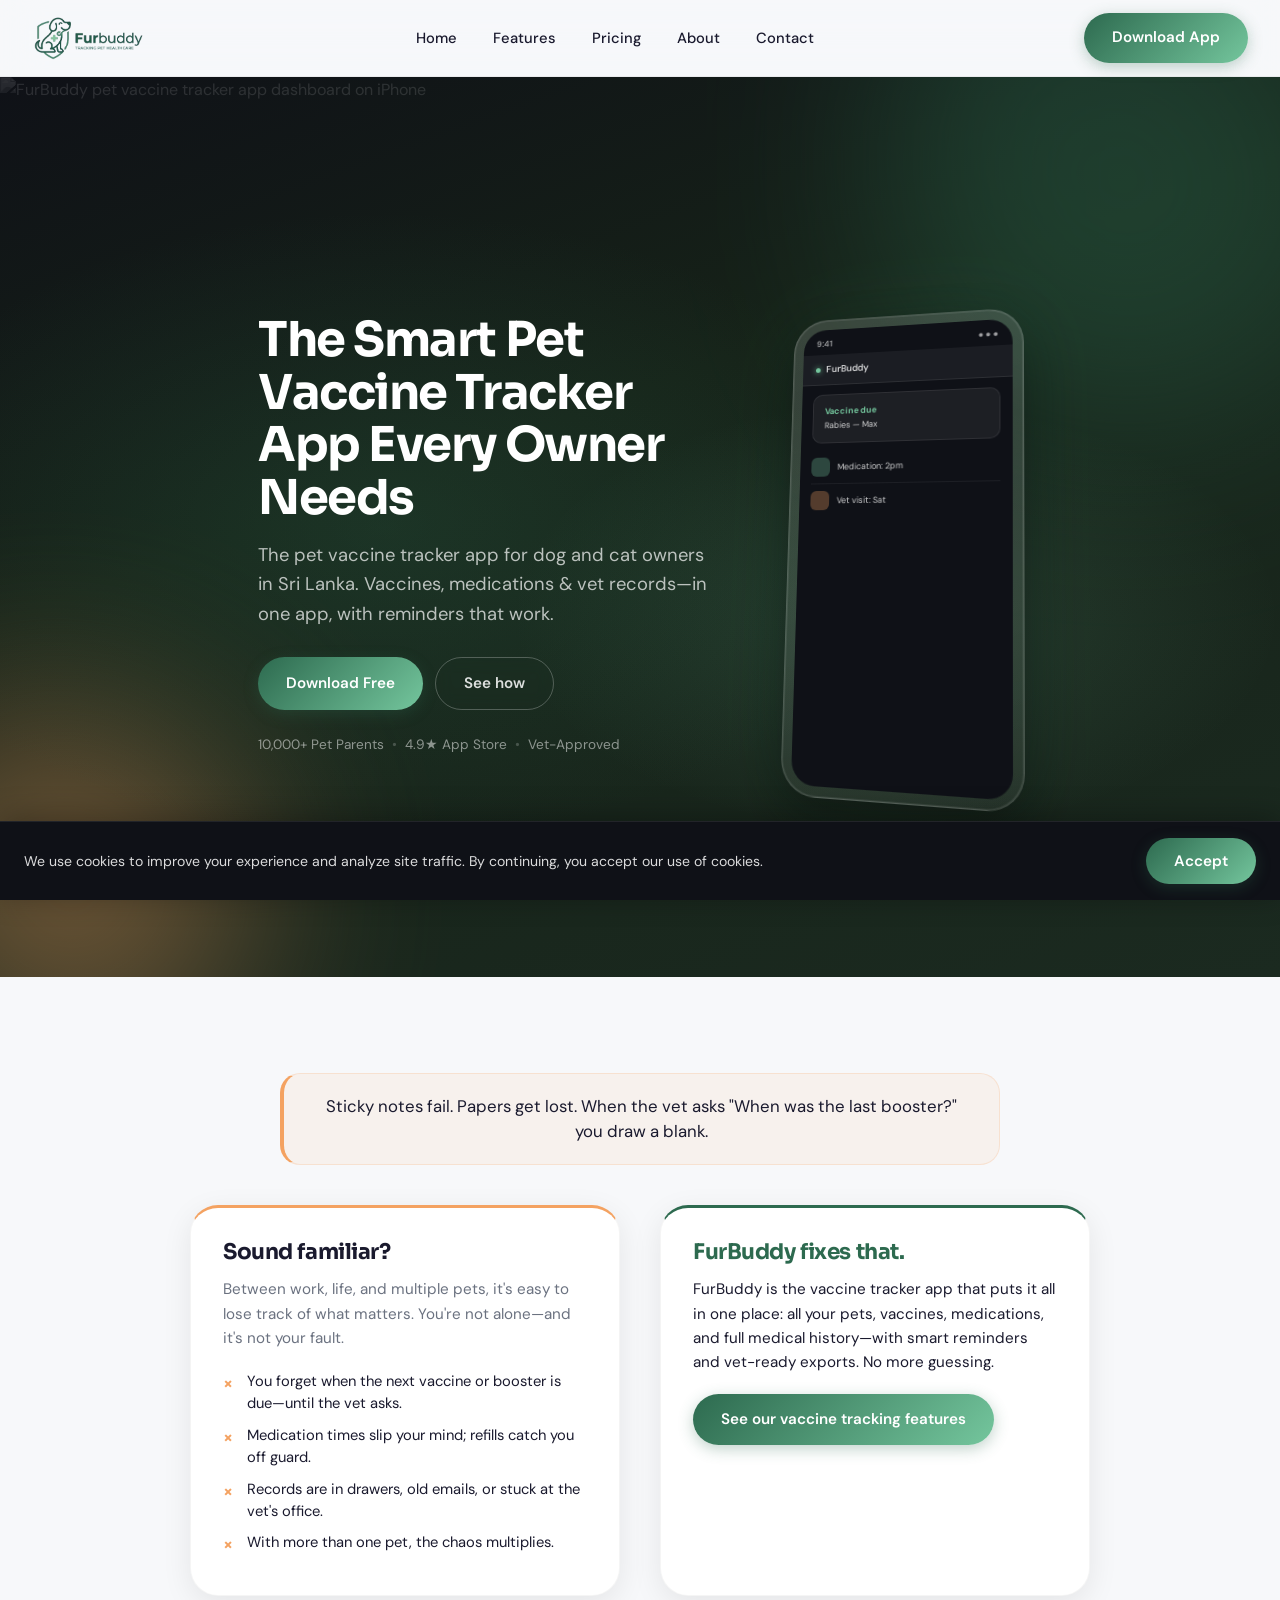
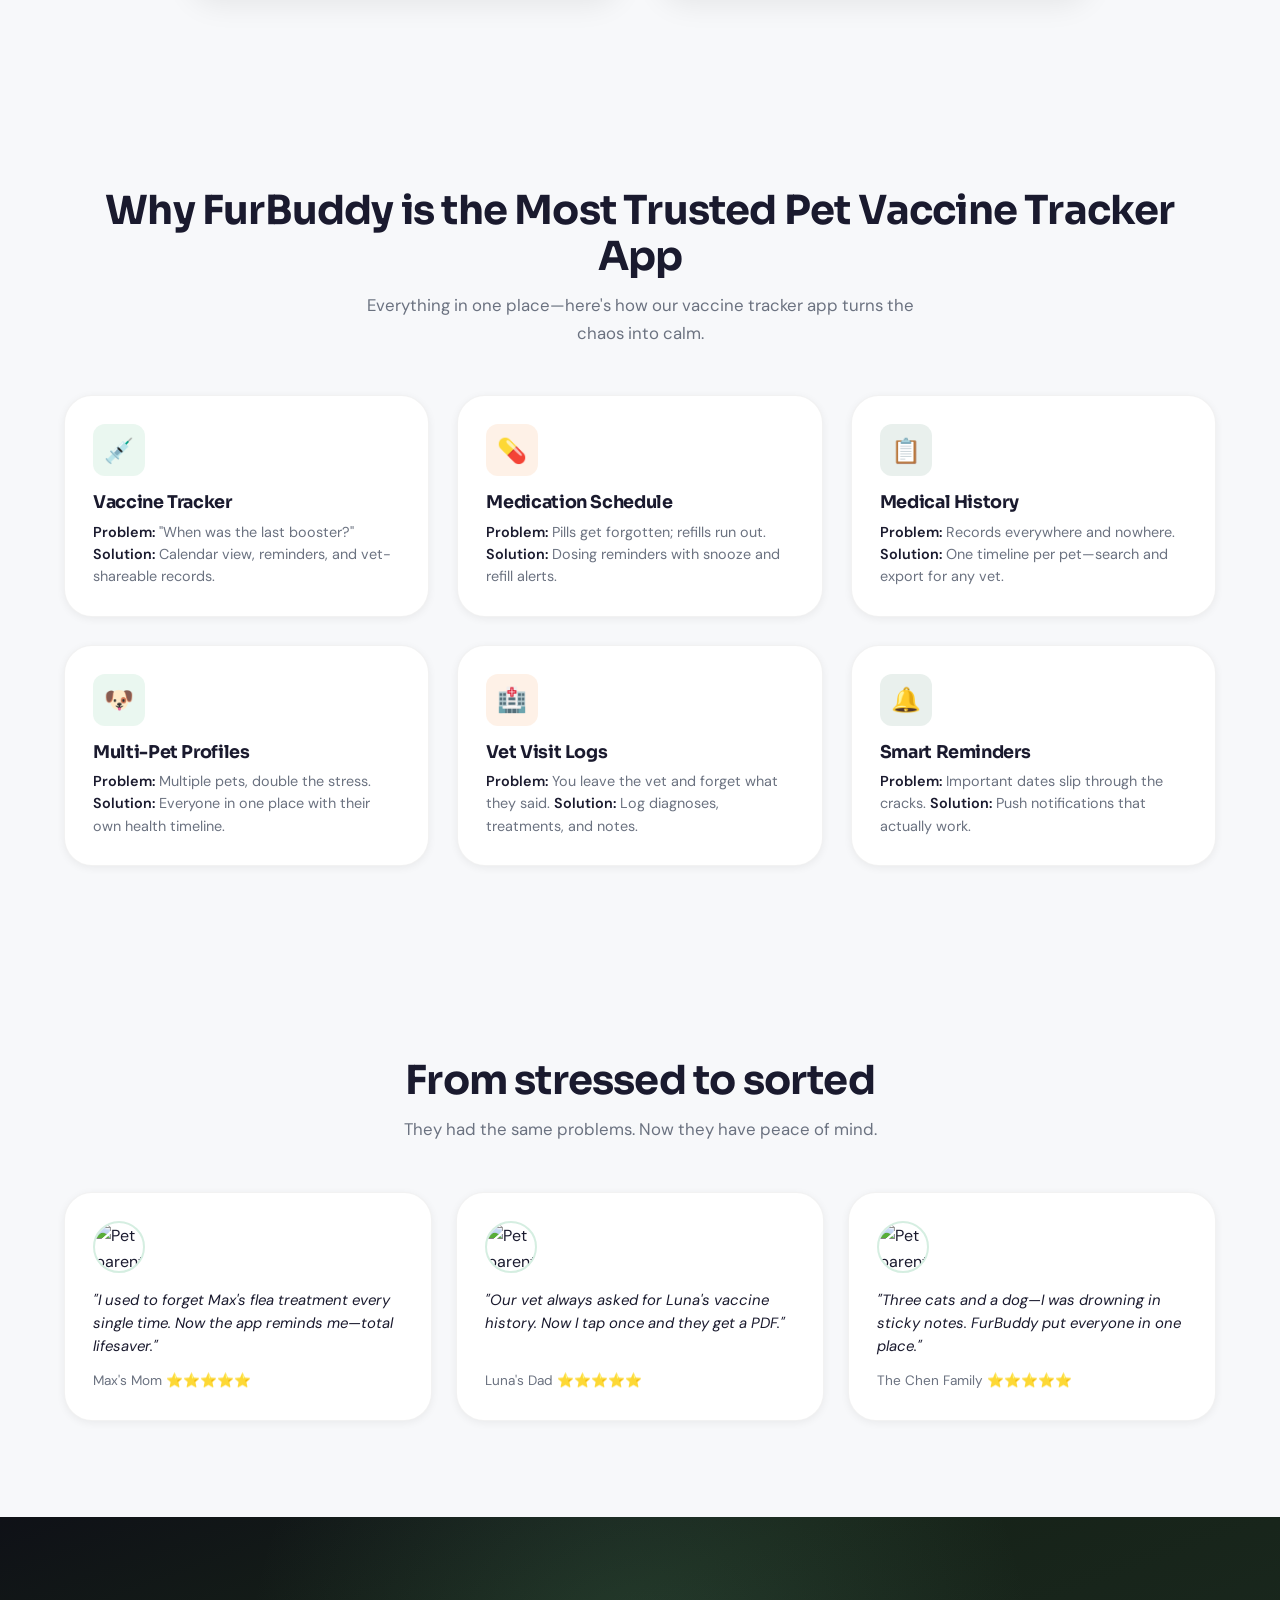
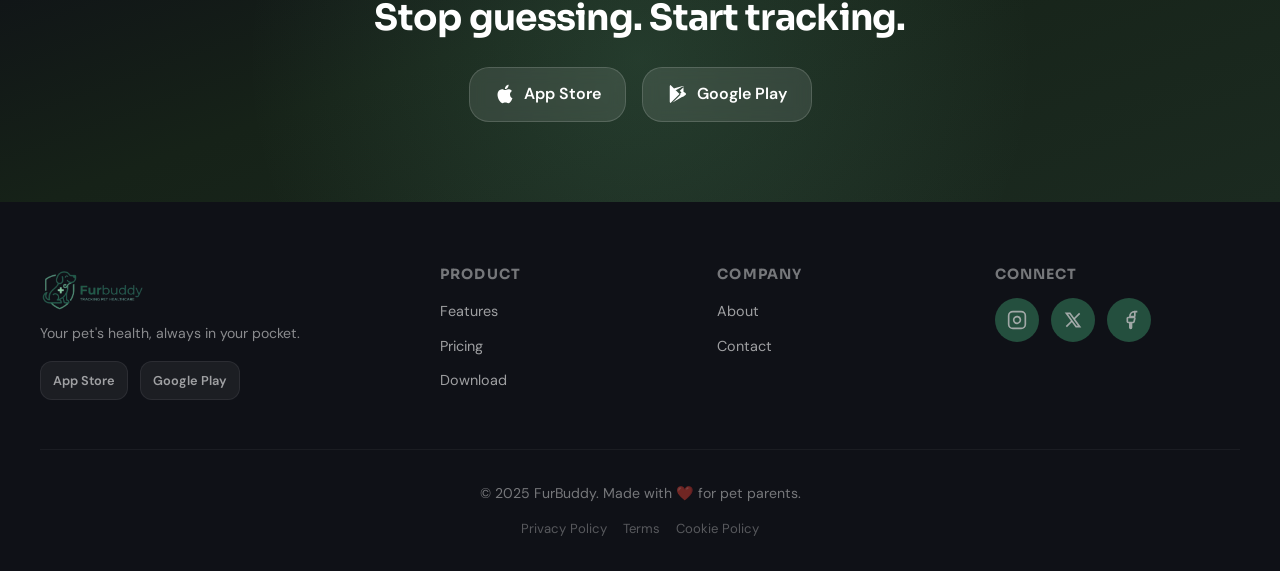
==== commit 14ba9b5f: "SEO Optimization Done" ====
--- a/index.html
+++ b/index.html
@@ -3,8 +3,9 @@
 <head>
   <meta charset="UTF-8" />
   <meta name="viewport" content="width=device-width, initial-scale=1.0" />
-  <title>FurBuddy — Your Pet's Health, Always in Your Pocket</title>
-  <meta name="description" content="Track vaccines, medications & medical records for your pets — all in one beautiful app. Join 10,000+ pet parents." />
+  <title>FurBuddy – #1 Pet Vaccine Tracker App for Dog & Cat Owners | Sri Lanka</title>
+  <meta name="description" content="Track your pet's vaccines, medications, and vet visits with FurBuddy – Sri Lanka's trusted pet vaccine tracker app. Never miss a booster or dose. Join 10,000+ pet parents." />
+  <link rel="canonical" href="https://www.furbuddy.app/pet-vaccine-tracker-app" />
   <link rel="stylesheet" href="css/styles.css" />
 </head>
 <body>
@@ -39,13 +40,13 @@
 
   <main id="main-content">
     <section class="hero hero-photo-wrap" aria-labelledby="hero-heading">
-      <img src="https://images.unsplash.com/photo-1587300003388-59208cc962cb?w=1920&q=80" alt="Happy dog in a warm setting" class="hero-photo" />
+      <img src="https://images.unsplash.com/photo-1587300003388-59208cc962cb?w=1920&q=80" alt="FurBuddy pet vaccine tracker app dashboard on iPhone" class="hero-photo" />
       <div class="hero-bg"></div>
       <div class="hero-blob hero-blob-1" aria-hidden="true"></div>
       <div class="hero-blob hero-blob-2" aria-hidden="true"></div>
       <div class="hero-content">
-        <h1 id="hero-heading">Your Pet's Health, Always in Your Pocket.</h1>
-        <p class="subheadline">Vaccines, medications & vet records—in one app, with reminders that work.</p>
+        <h1 id="hero-heading">The Smart Pet Vaccine Tracker App Every Owner Needs</h1>
+        <p class="subheadline">The pet vaccine tracker app for dog and cat owners in Sri Lanka. Vaccines, medications & vet records—in one app, with reminders that work.</p>
         <div class="hero-ctas">
           <a href="pricing.html#download" class="btn btn-primary">Download Free</a>
           <a href="#the-problem" class="btn btn-ghost">See how</a>
@@ -91,8 +92,8 @@
           </div>
           <div class="solution-block fade-in">
             <h2 id="solution-heading" class="section-title">FurBuddy fixes that.</h2>
-            <p class="solution-lead">One app. All your pets. Vaccines, medications, and full medical history—with smart reminders and vet-ready exports. No more guessing.</p>
-            <a href="#features" class="btn btn-primary">See how it works</a>
+            <p class="solution-lead">FurBuddy is the vaccine tracker app that puts it all in one place: all your pets, vaccines, medications, and full medical history—with smart reminders and vet-ready exports. No more guessing.</p>
+            <a href="features.html#feature-blocks" class="btn btn-primary">See our vaccine tracking features</a>
           </div>
         </div>
       </div>
@@ -100,8 +101,8 @@
 
     <section class="section" id="features" aria-labelledby="features-heading">
       <div class="container">
-        <h2 id="features-heading" class="section-title fade-in">Everything in one place</h2>
-        <p class="section-subtitle fade-in">Here's how FurBuddy turns the chaos into calm.</p>
+        <h2 id="features-heading" class="section-title fade-in">Why FurBuddy is the Most Trusted Pet Vaccine Tracker App</h2>
+        <p class="section-subtitle fade-in">Everything in one place—here's how our vaccine tracker app turns the chaos into calm.</p>
         <div class="features-grid">
           <article class="feature-card fade-in">
             <div class="icon-wrap green">💉</div>
--- a/css/styles.css
+++ b/css/styles.css
@@ -1074,6 +1074,8 @@
   margin-top: 2rem;
 }
 .cta-strip p { margin-bottom: 1rem; font-size: 1.1rem; }
+.cta-strip p a { color: var(--primary); font-weight: 600; text-underline-offset: 2px; }
+.cta-strip p a:hover { text-decoration: underline; }
 
 /* ========== FOOTER ========== */
 .footer {
